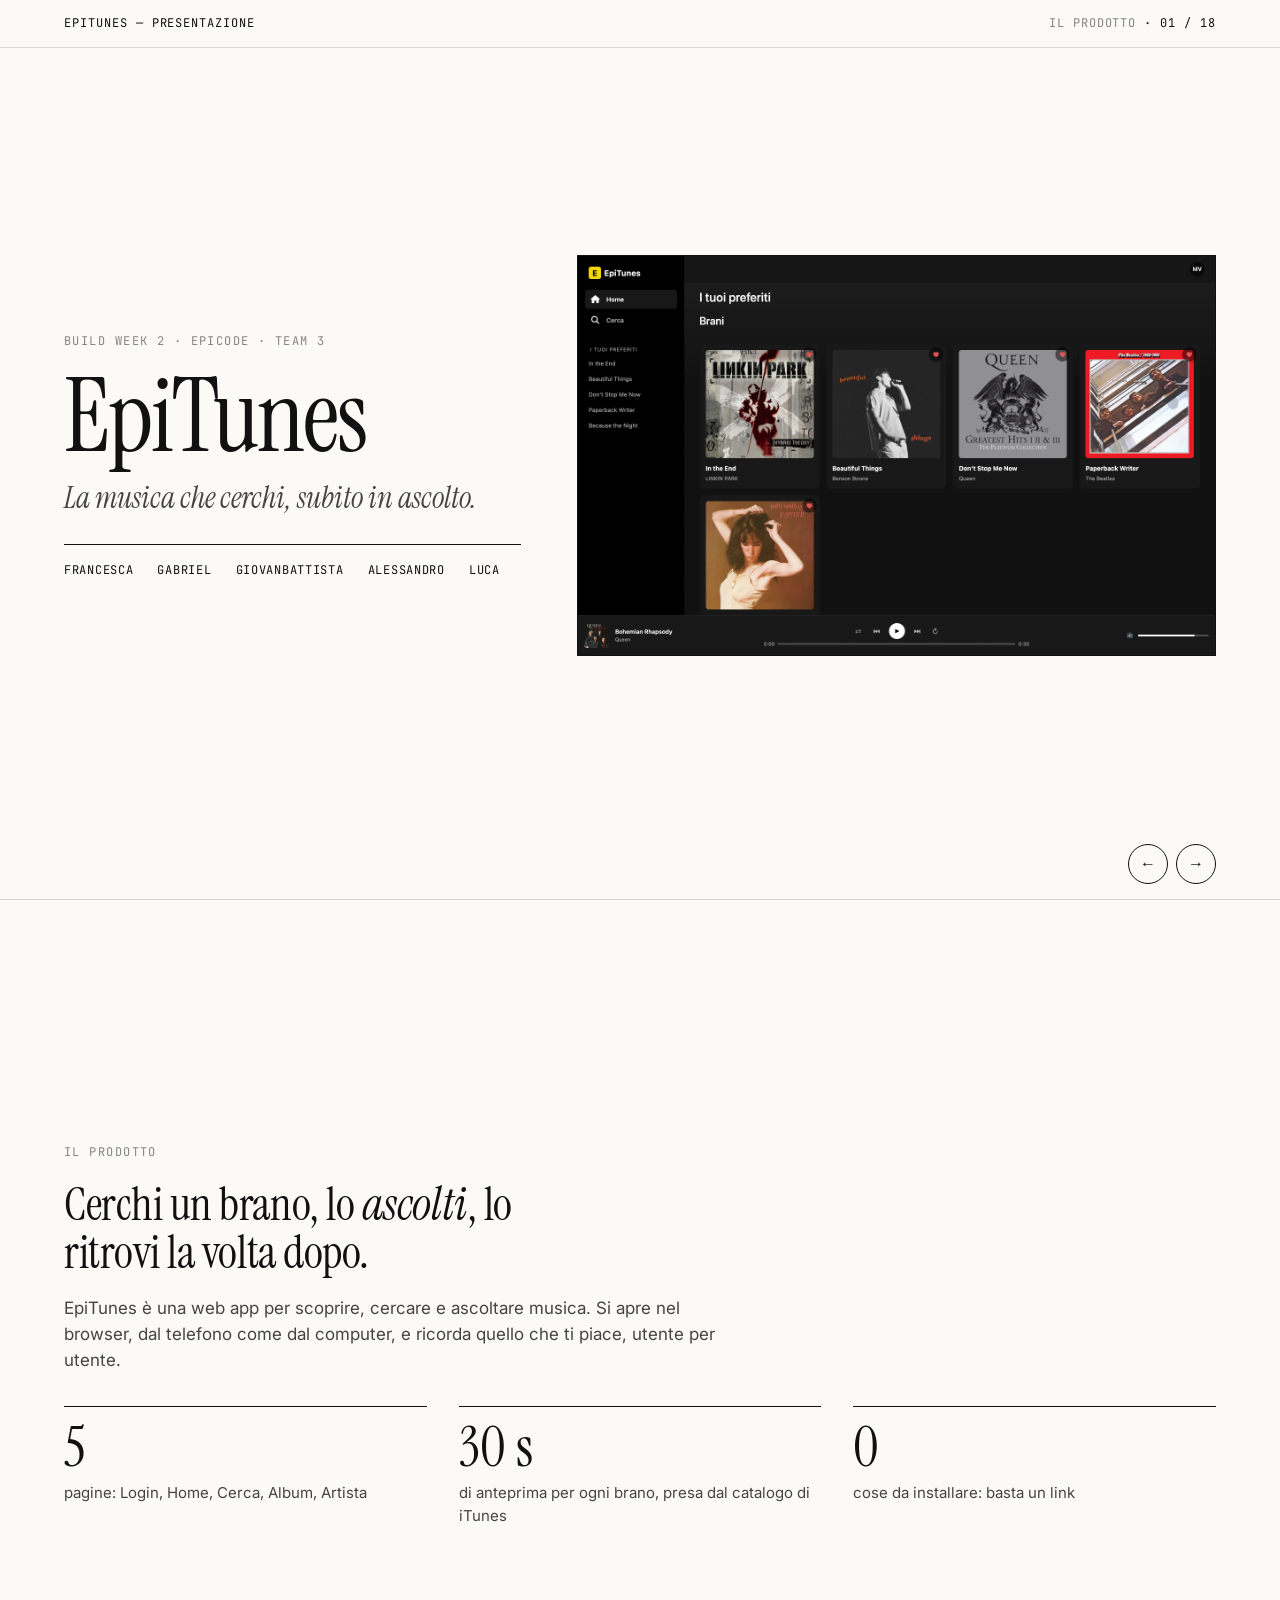
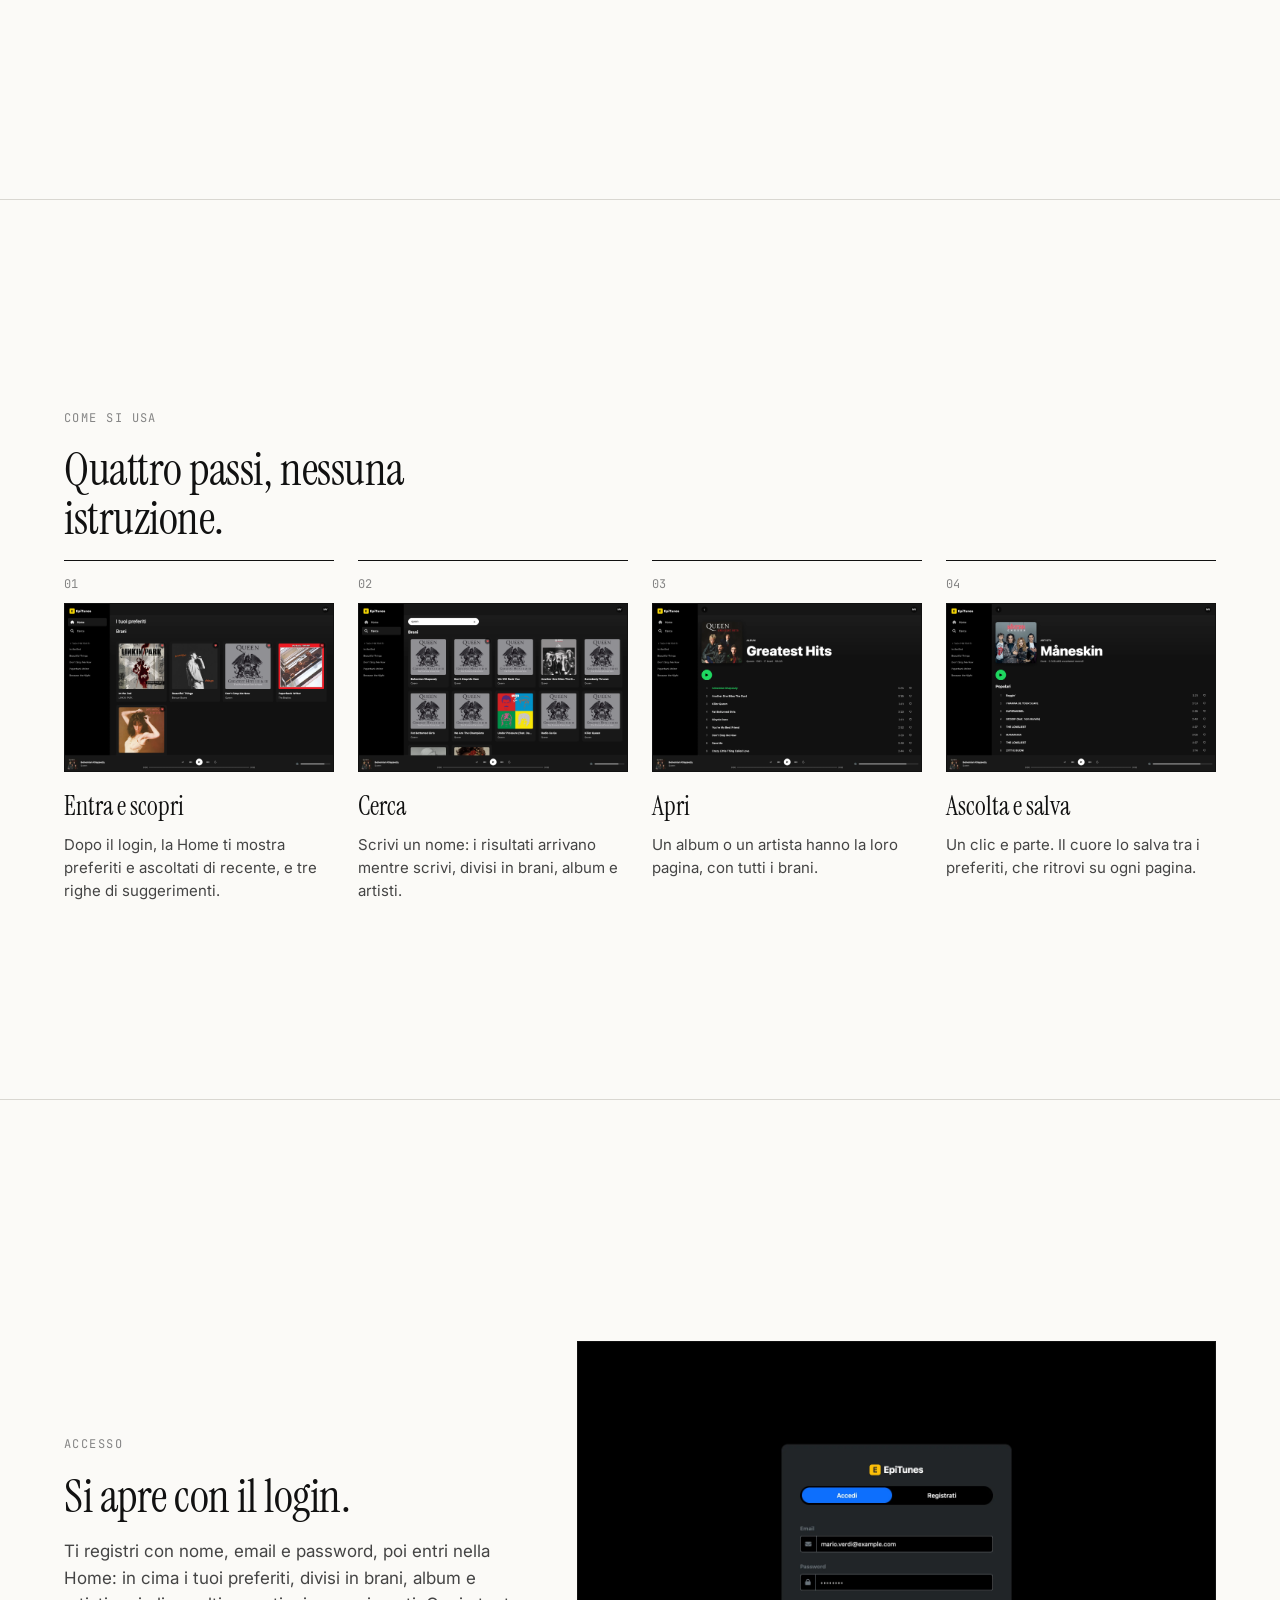
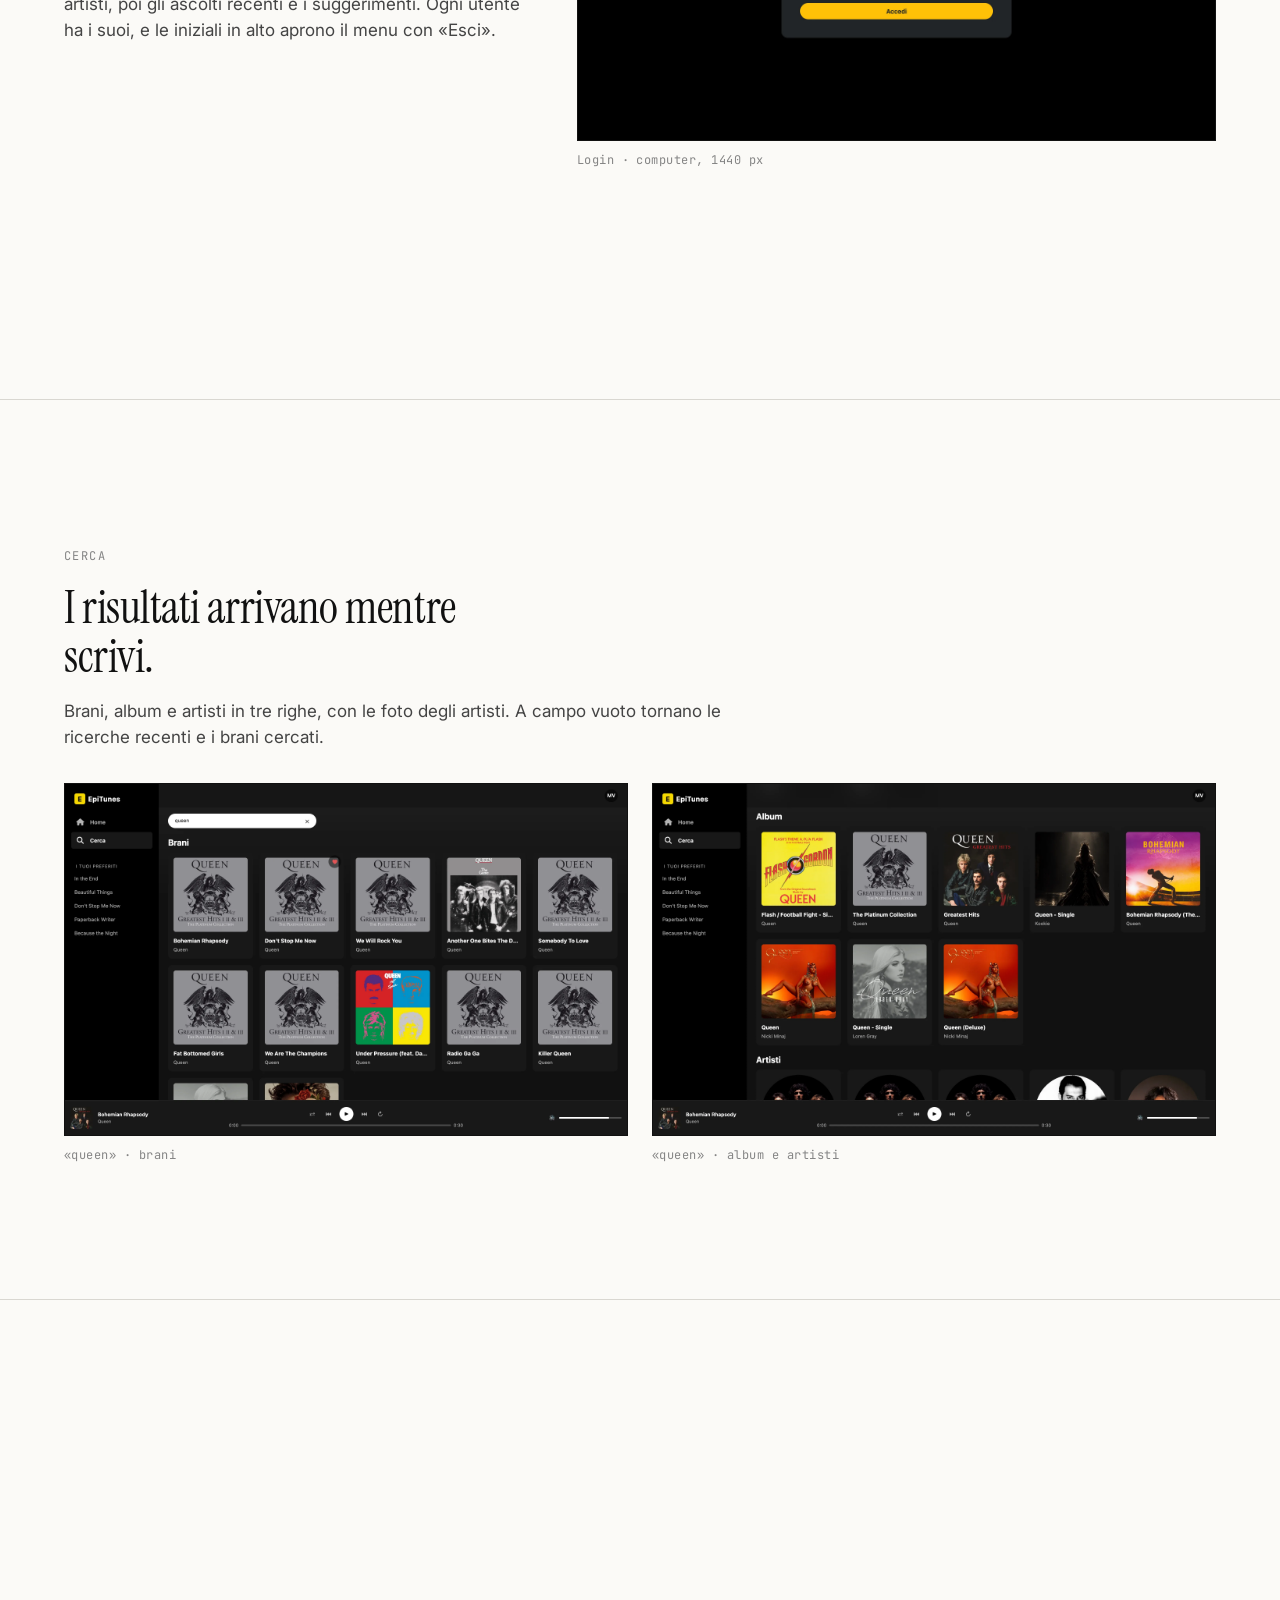
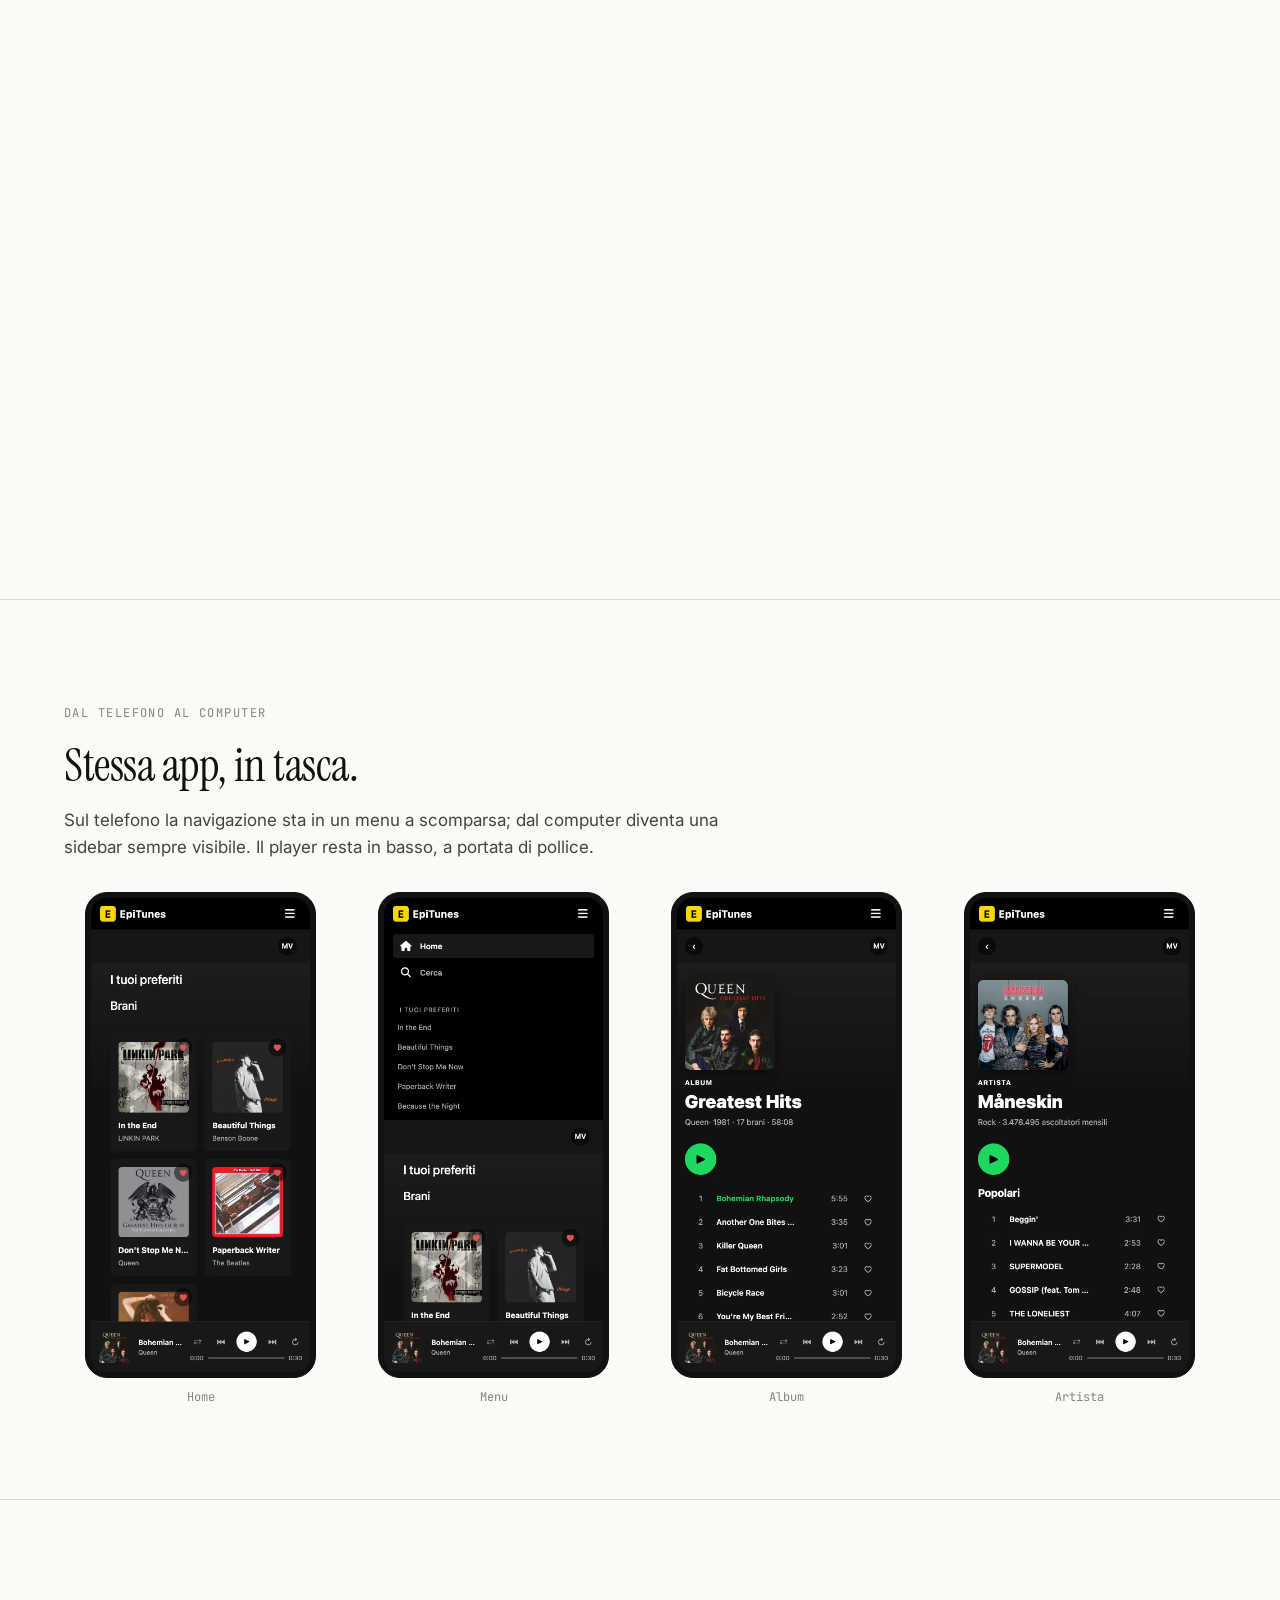
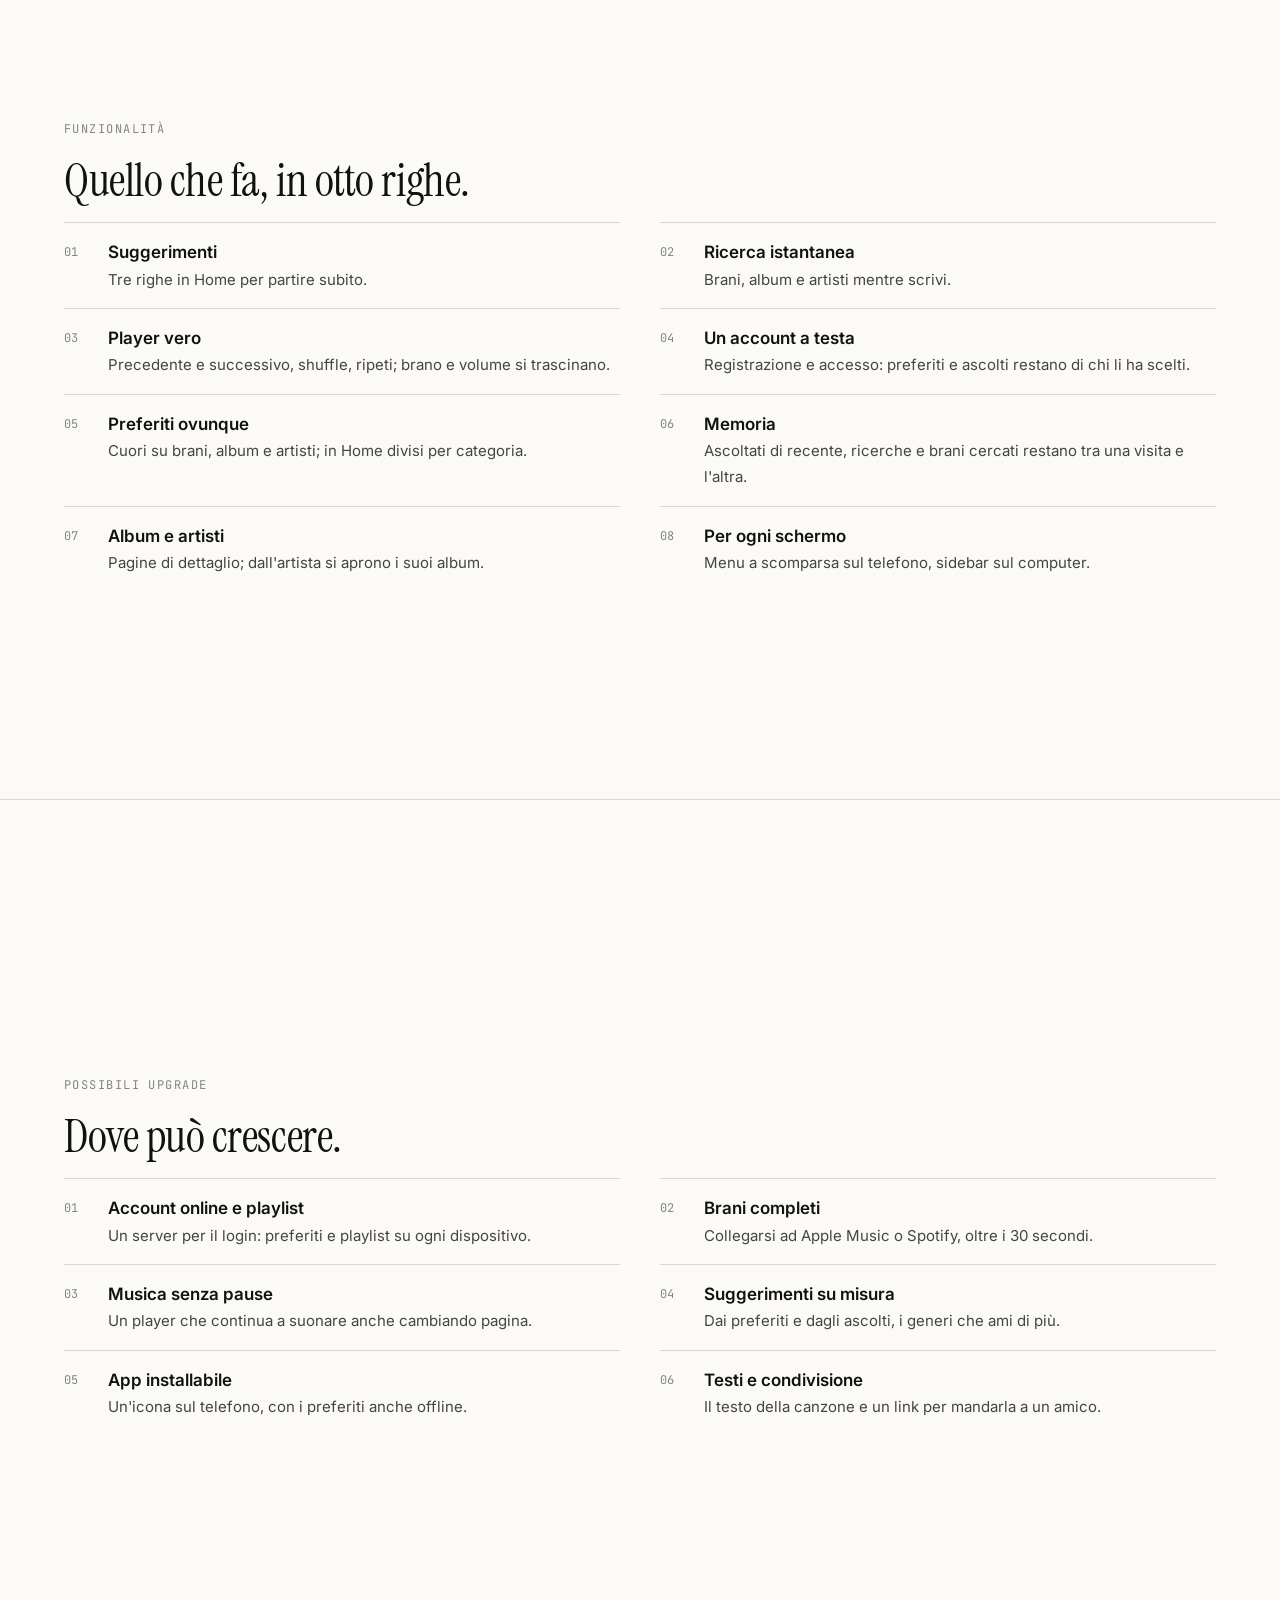
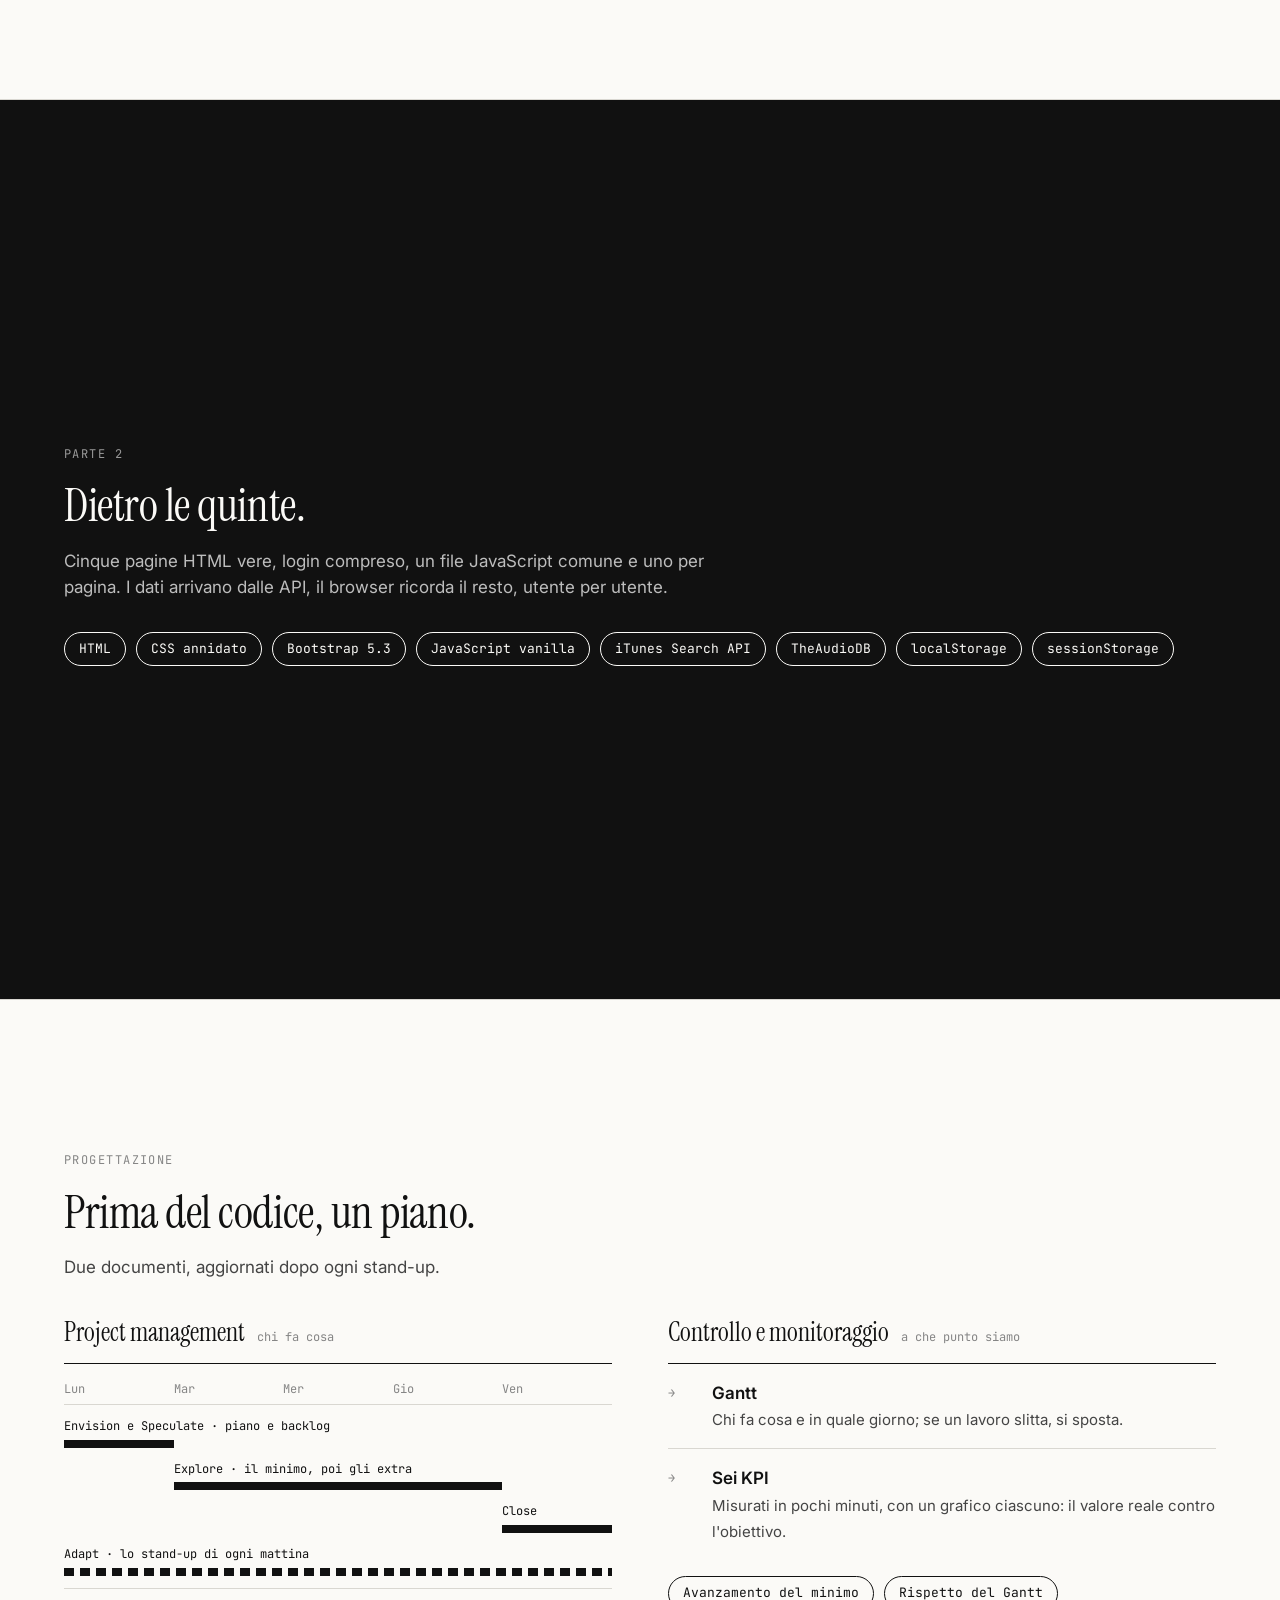
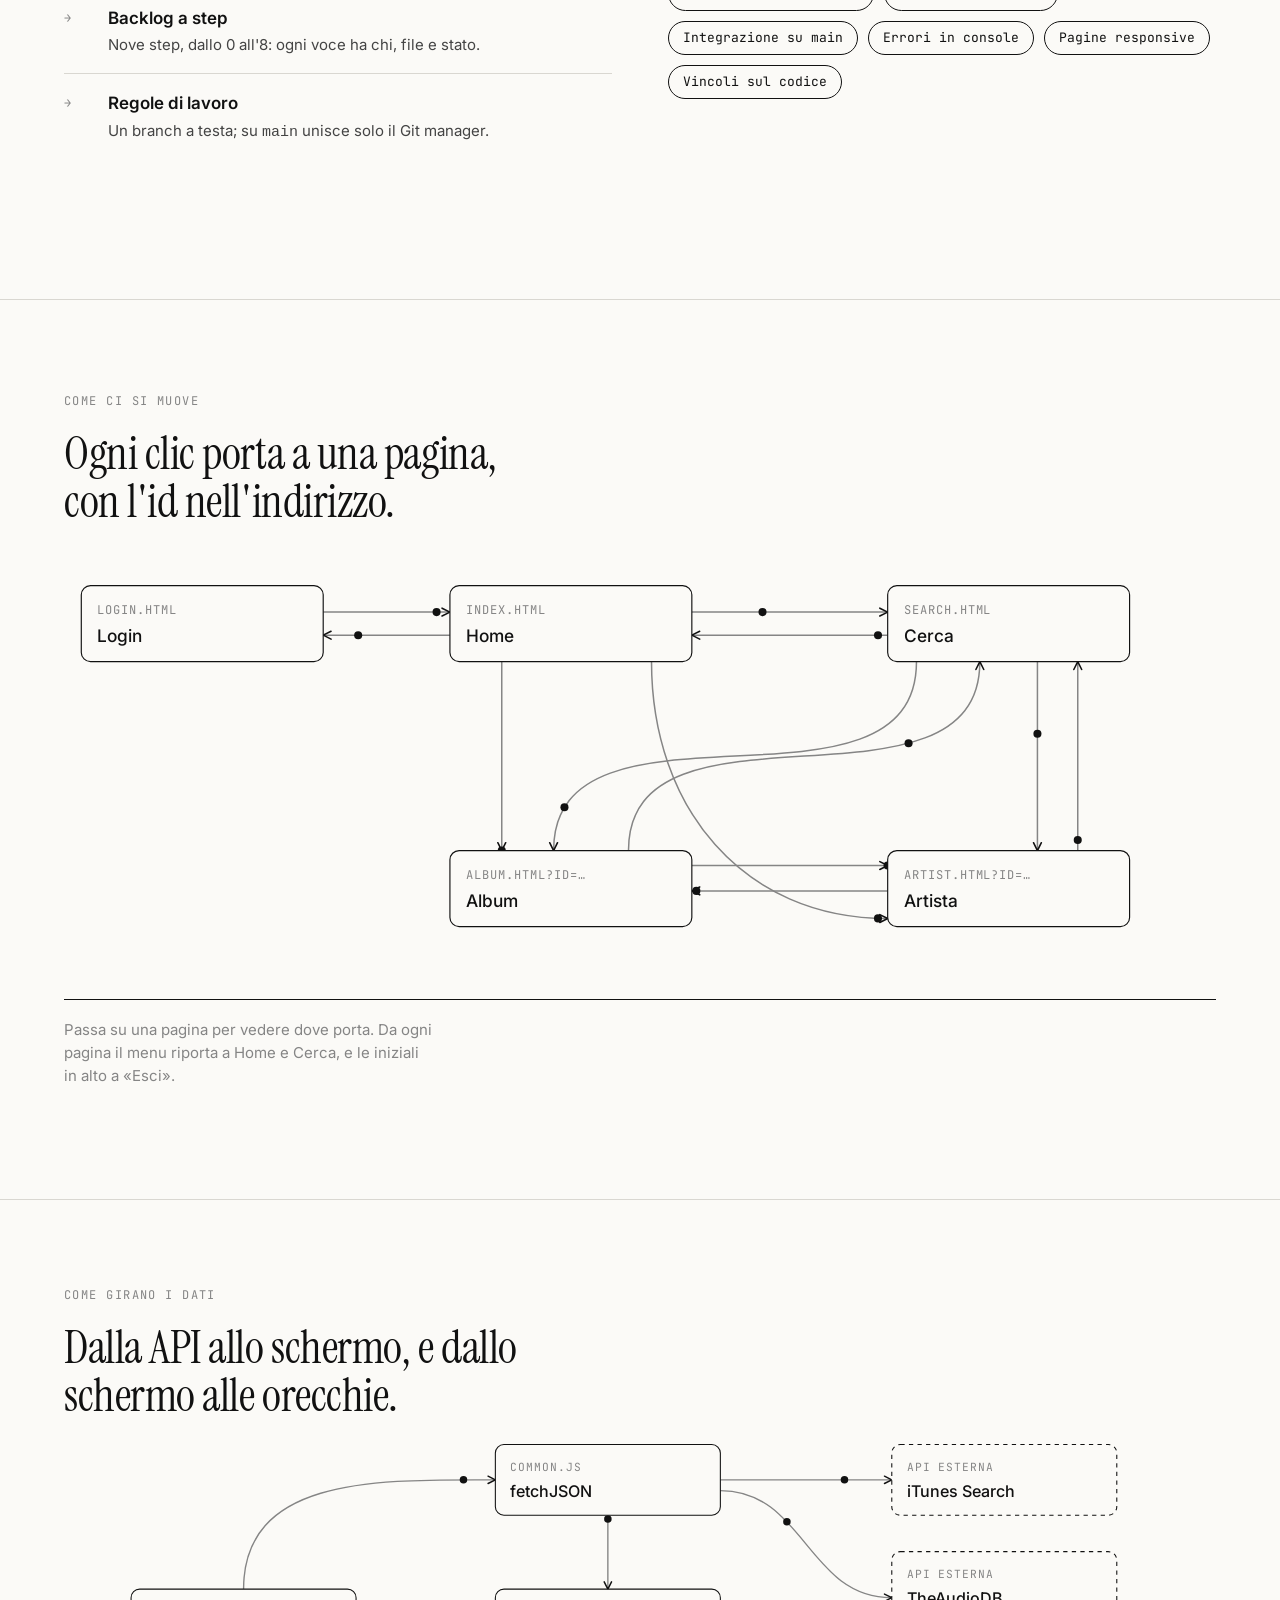
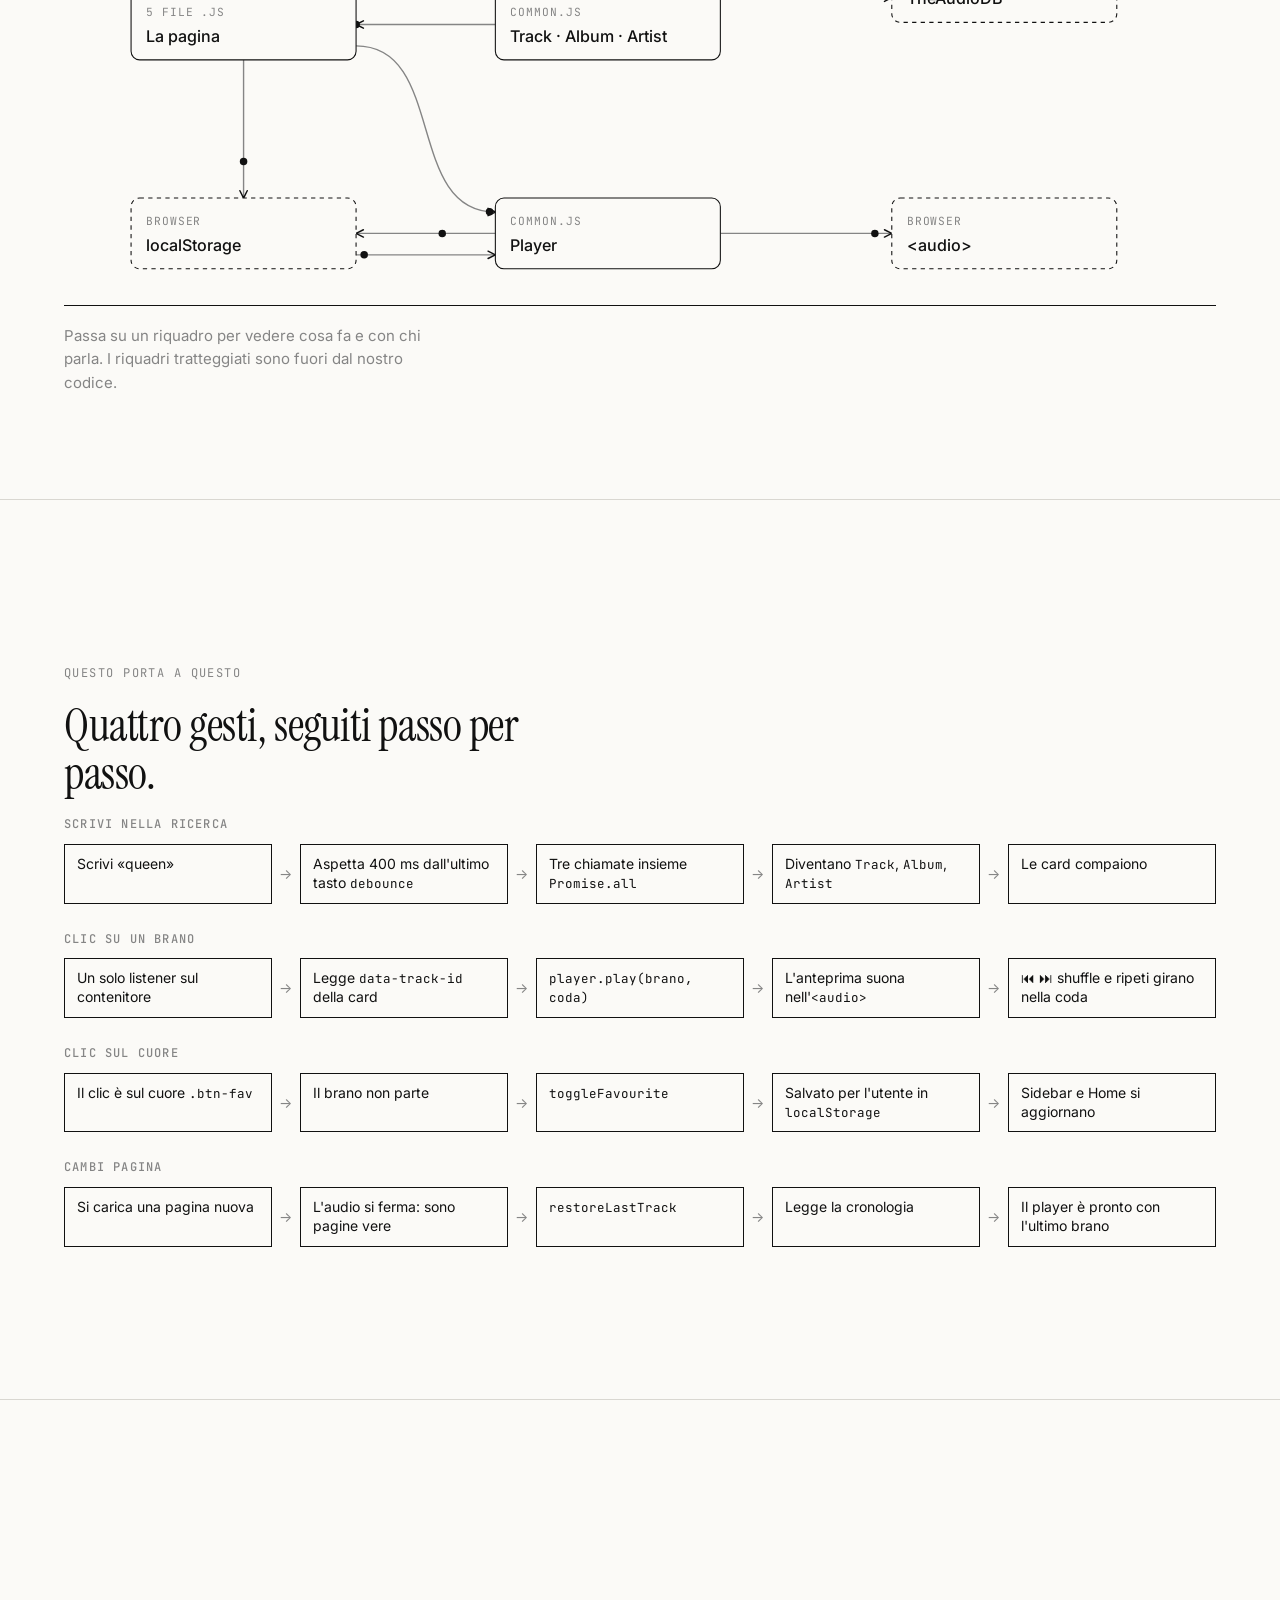
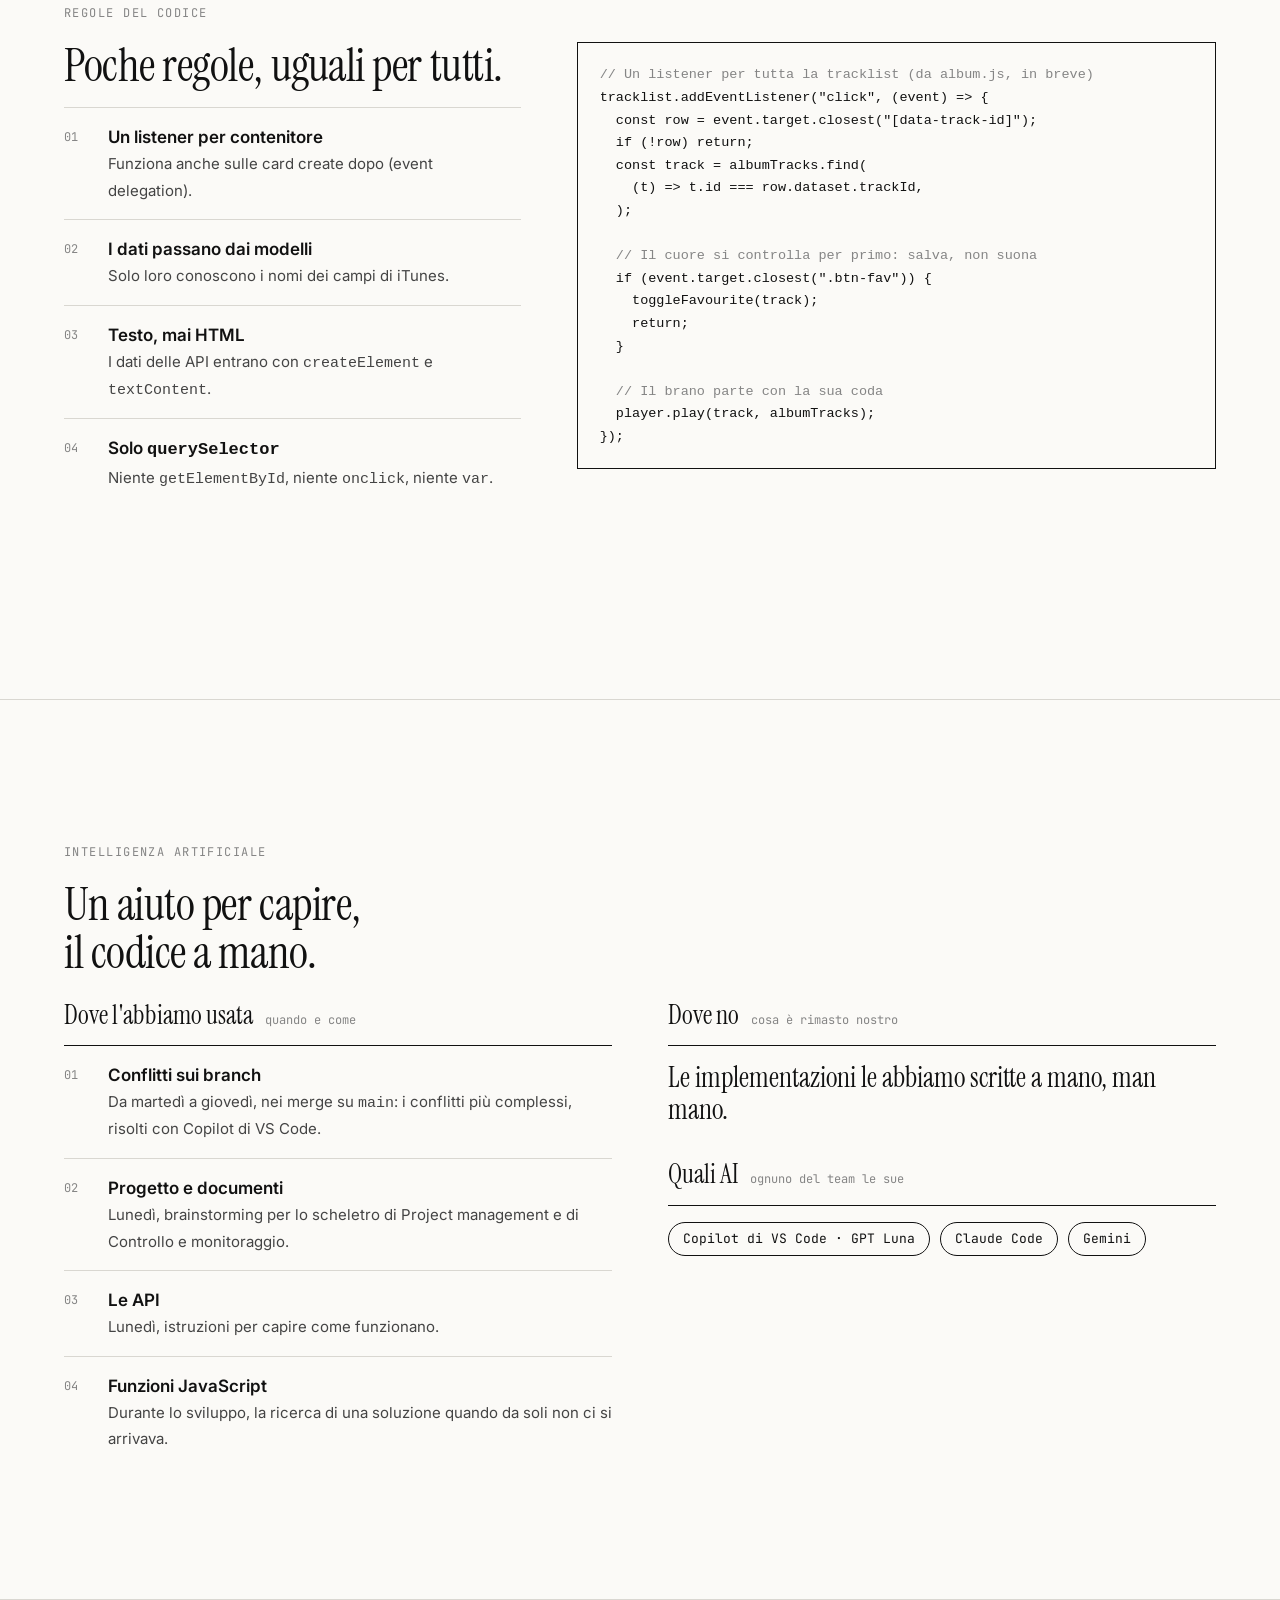
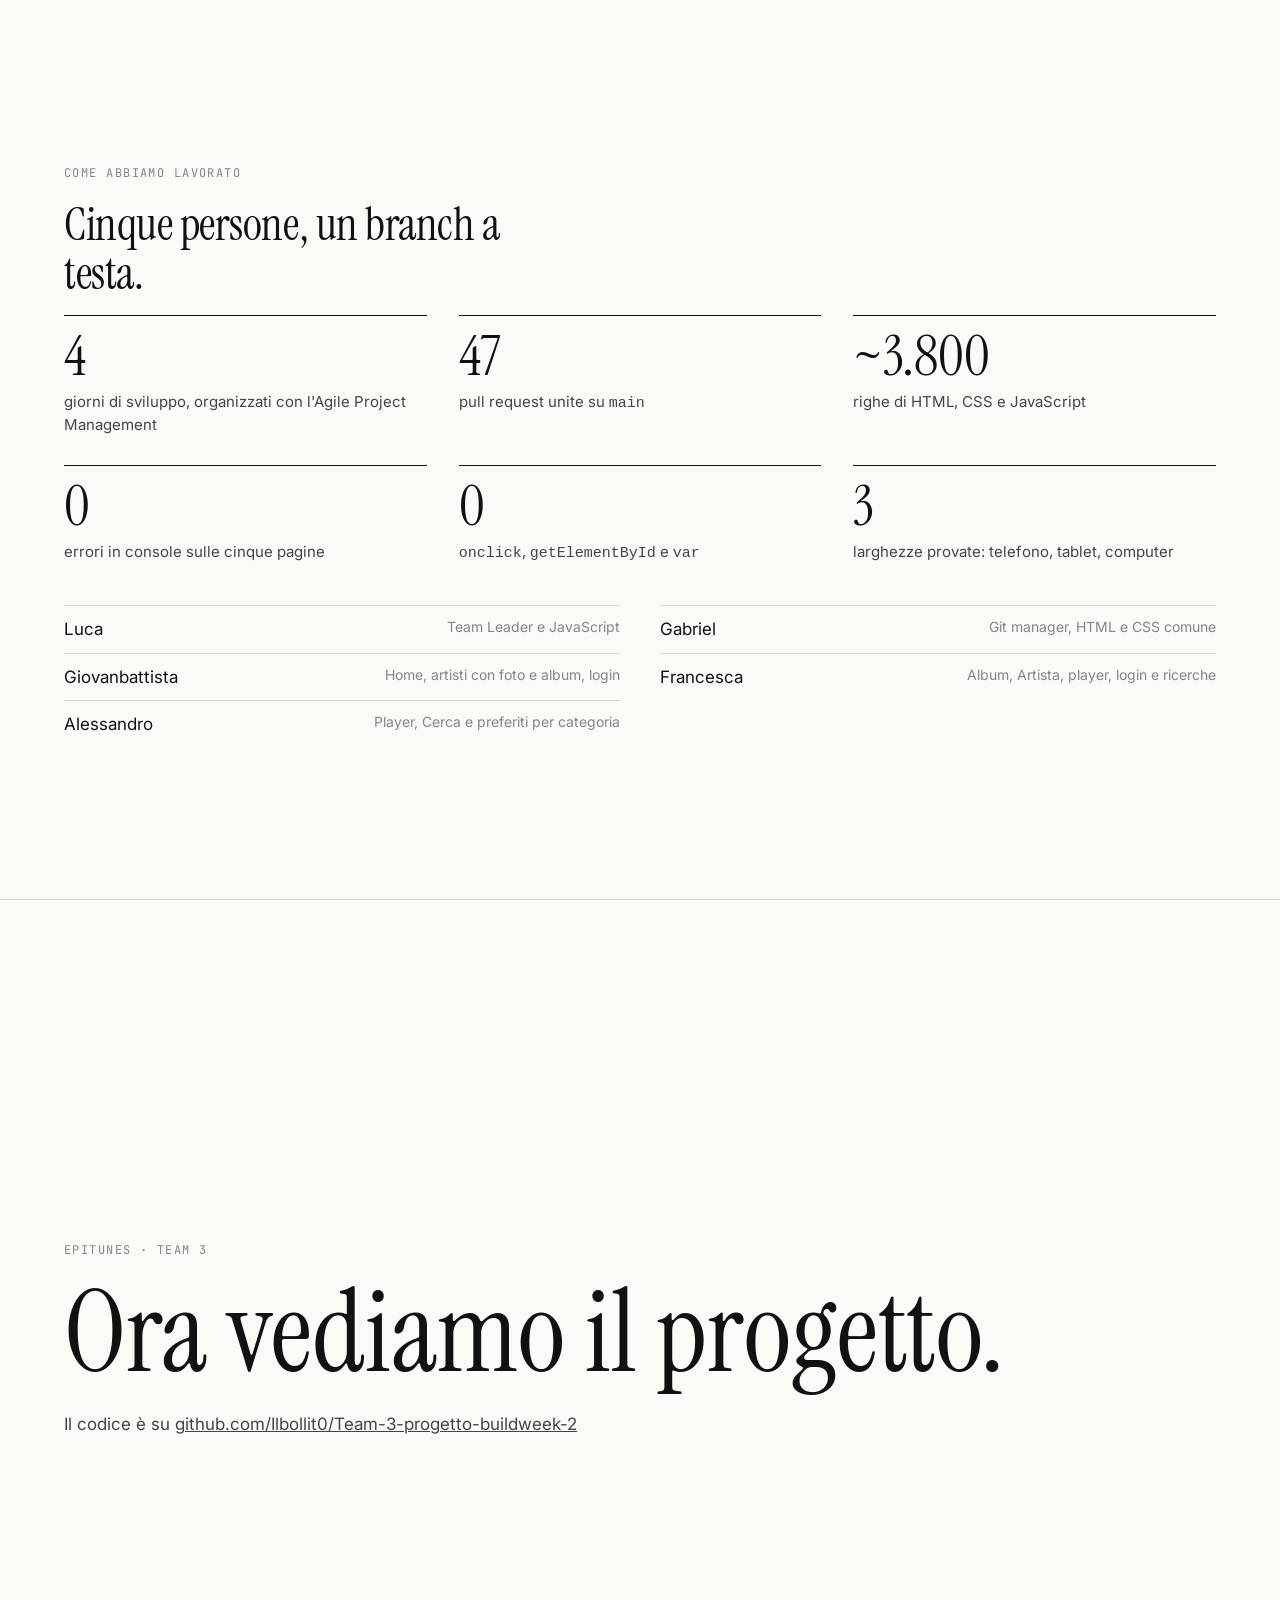
==== docs/presentazione/index.html @ e211a090 "Aggiornamento finale project e presentazione" ====
<!doctype html>
<html lang="it">
  <head>
    <meta charset="UTF-8" />
    <meta name="viewport" content="width=device-width, initial-scale=1.0" />
    <title>EpiTunes — Presentazione</title>
    <!-- Font: titoli serif editoriali, testo sans, etichette mono -->
    <link rel="preconnect" href="https://fonts.googleapis.com" />
    <link rel="preconnect" href="https://fonts.gstatic.com" crossorigin />
    <link
      href="https://fonts.googleapis.com/css2?family=Instrument+Serif:ital@0;1&family=Inter:wght@400;500;600&family=JetBrains+Mono:wght@400;500&display=swap"
      rel="stylesheet"
    />
    <style>
      /* ============================================================
         Presentazione di EpiTunes — una pagina a slide
         Ordine: token, base, barra e comandi, slide, copertina,
         schermate, elenchi, flussi, catene, codice, numeri, chiusura.
         ============================================================ */

      /* Token: carta e inchiostro, font, misure */
      :root {
        --carta: #fbfaf7;
        --inchiostro: #111111;
        --inchiostro-2: #444444;
        --inchiostro-3: #858585;
        --filo: #d9d7d1;
        --font-titoli: "Instrument Serif", Georgia, serif;
        --font-testo: "Inter", system-ui, -apple-system, sans-serif;
        --font-mono: "JetBrains Mono", ui-monospace, Menlo, monospace;
        --margine: clamp(16px, 5vw, 72px);
        --larghezza: 1180px;
        --molla: cubic-bezier(0.32, 0.72, 0, 1);
      }

      /* Base */
      * {
        box-sizing: border-box;
      }

      html {
        scroll-snap-type: y proximity;
        scroll-behavior: smooth;
      }

      body {
        margin: 0;
        background: var(--carta);
        color: var(--inchiostro);
        font-family: var(--font-testo);
        font-size: 17px;
        line-height: 1.55;
        -webkit-font-smoothing: antialiased;
      }

      img {
        display: block;
        max-width: 100%;
        height: auto;
      }

      a {
        color: inherit;
      }

      :focus-visible {
        outline: 2px solid var(--inchiostro);
        outline-offset: 3px;
      }

      /* Barra in alto: nome, parte, numero della slide */
      .barra {
        position: fixed;
        inset: 0 0 auto;
        z-index: 10;
        display: flex;
        justify-content: space-between;
        gap: 16px;
        padding: 14px var(--margine);
        background: color-mix(in srgb, var(--carta) 88%, transparent);
        backdrop-filter: blur(8px);
        border-bottom: 1px solid var(--filo);
        font-family: var(--font-mono);
        font-size: 12px;
        letter-spacing: 0.08em;
        text-transform: uppercase;

        .barra-parte {
          color: var(--inchiostro-3);
        }

        /* Sul telefono resta solo il nome, così la barra sta su una riga */
        .barra-extra {
          @media (max-width: 599px) {
            display: none;
          }
        }
      }

      /* Comandi in basso: slide precedente e successiva */
      .comandi {
        position: fixed;
        right: var(--margine);
        bottom: 16px;
        z-index: 10;
        display: flex;
        gap: 8px;

        button {
          width: 40px;
          height: 40px;
          border: 1px solid var(--inchiostro);
          border-radius: 50%;
          background: var(--carta);
          color: var(--inchiostro);
          font-size: 16px;
          cursor: pointer;
          transition:
            background 0.2s,
            color 0.2s;

          &:hover {
            background: var(--inchiostro);
            color: var(--carta);
          }
        }
      }

      /* Slide: un'altezza di schermo, contenuto centrato */
      .slide {
        min-height: 100vh;
        padding: 76px var(--margine) 64px;
        display: flex;
        flex-direction: column;
        justify-content: center;
        border-bottom: 1px solid var(--filo);
        scroll-snap-align: start;

        /* Schermi bassi, come un proiettore a 720 px: margini e titoli più stretti */
        @media (max-height: 780px) {
          padding: 64px var(--margine) 44px;
        }

        .contenuto {
          width: 100%;
          max-width: var(--larghezza);
          margin: 0 auto;
        }

        .etichetta {
          display: block;
          margin-bottom: 18px;
          font-family: var(--font-mono);
          font-size: 12px;
          letter-spacing: 0.12em;
          text-transform: uppercase;
          color: var(--inchiostro-3);
        }

        h2 {
          margin: 0 0 18px;
          max-width: 22ch;
          font-family: var(--font-titoli);
          font-weight: 400;
          font-size: clamp(32px, 3.6vw, 46px);
          line-height: 1.05;
          letter-spacing: -0.01em;

          @media (max-height: 780px) {
            font-size: clamp(28px, 3vw, 38px);
          }

          em {
            font-style: italic;
          }
        }

        .lead {
          max-width: 60ch;
          margin: 0 0 32px;
          color: var(--inchiostro-2);

          @media (max-height: 780px) {
            margin-bottom: 20px;
          }
        }

        /* Due colonne da tablet in su: testo e immagine */
        .due-colonne {
          display: grid;
          gap: 32px;
          align-items: center;

          @media (min-width: 900px) {
            grid-template-columns: 5fr 7fr;
            gap: 56px;
          }
        }
      }

      /* Ingresso dei blocchi quando la slide arriva sullo schermo */
      .js .rivela {
        opacity: 0;
        transform: translateY(14px);
        transition:
          opacity 0.7s var(--molla),
          transform 0.7s var(--molla);

        &.is-visibile {
          opacity: 1;
          transform: none;
        }

        @media (prefers-reduced-motion: reduce) {
          transform: none;
          transition: opacity 0.3s;
        }
      }

      /* Copertina */
      .copertina {
        .titolo {
          margin: 0;
          font-family: var(--font-titoli);
          font-weight: 400;
          font-size: clamp(56px, 8vw, 104px);
          line-height: 0.95;
          letter-spacing: -0.02em;
        }

        .sottotitolo {
          margin: 14px 0 28px;
          font-family: var(--font-titoli);
          font-style: italic;
          font-size: clamp(22px, 2.4vw, 30px);
          line-height: 1.2;
          color: var(--inchiostro-2);
        }

        .meta {
          display: flex;
          flex-wrap: wrap;
          gap: 8px 24px;
          margin: 0;
          padding: 16px 0 0;
          border-top: 1px solid var(--inchiostro);
          list-style: none;
          font-family: var(--font-mono);
          font-size: 12px;
          letter-spacing: 0.06em;
          text-transform: uppercase;
        }
      }

      /* Schermate del computer: cornice sottile e didascalia */
      .schermata {
        margin: 0;

        img {
          width: 100%;
          border: 1px solid var(--inchiostro);
          background: #121212;
        }

        figcaption {
          margin-top: 10px;
          font-family: var(--font-mono);
          font-size: 12px;
          letter-spacing: 0.04em;
          color: var(--inchiostro-3);
        }
      }

      /* Due schermate affiancate */
      .coppia {
        display: grid;
        gap: 24px;

        @media (min-width: 900px) {
          grid-template-columns: 1fr 1fr;
        }
      }

      /* Schermate del telefono: cornice arrotondata, in fila */
      .telefoni {
        display: grid;
        grid-template-columns: repeat(2, 1fr);
        gap: 20px;

        @media (min-width: 900px) {
          grid-template-columns: repeat(4, 1fr);
        }

        figure {
          margin: 0;
        }

        img {
          border: 1px solid var(--inchiostro);
          border-radius: 22px;
          padding: 5px;
          background: var(--inchiostro);
          max-height: 54vh;
          width: auto;
          margin: 0 auto;
        }

        figcaption {
          margin-top: 10px;
          text-align: center;
          font-family: var(--font-mono);
          font-size: 12px;
          color: var(--inchiostro-3);
        }
      }

      /* Percorso dell'utente: quattro passi numerati */
      .passi {
        display: grid;
        gap: 24px;
        margin: 0;
        padding: 0;
        list-style: none;
        counter-reset: passo;

        @media (min-width: 900px) {
          grid-template-columns: repeat(4, 1fr);
        }

        li {
          padding-top: 14px;
          border-top: 1px solid var(--inchiostro);
          counter-increment: passo;

          &::before {
            content: "0" counter(passo);
            display: block;
            margin-bottom: 10px;
            font-family: var(--font-mono);
            font-size: 12px;
            color: var(--inchiostro-3);
          }

          img {
            margin-bottom: 14px;
            border: 1px solid var(--inchiostro);
            aspect-ratio: 16 / 10;
            object-fit: cover;
            object-position: top left;
          }

          h3 {
            margin: 0 0 6px;
            font-family: var(--font-titoli);
            font-weight: 400;
            font-size: 26px;
          }

          p {
            margin: 0;
            font-size: 15px;
            color: var(--inchiostro-2);
          }
        }
      }

      /* Griglia di voci brevi: funzionalità, upgrade, regole */
      .voci {
        display: grid;
        gap: 0 40px;
        margin: 0;
        padding: 0;
        list-style: none;

        @media (min-width: 760px) {
          grid-template-columns: 1fr 1fr;
        }

        li {
          display: grid;
          grid-template-columns: 44px 1fr;
          padding: 16px 0;
          border-top: 1px solid var(--filo);

          .numero {
            font-family: var(--font-mono);
            font-size: 12px;
            color: var(--inchiostro-3);
            padding-top: 4px;
          }

          strong {
            display: block;
            font-weight: 600;
          }

          strong + span {
            color: var(--inchiostro-2);
            font-size: 15px;
          }
        }
      }

      /* Elenco di tecnologie, come targhette */
      .targhette {
        display: flex;
        flex-wrap: wrap;
        gap: 10px;
        margin: 0;
        padding: 0;
        list-style: none;

        li {
          padding: 6px 14px;
          border: 1px solid var(--inchiostro);
          border-radius: 999px;
          font-family: var(--font-mono);
          font-size: 13px;
        }
      }

      /* Due colonne con il loro titolo: i documenti di progetto, l'uso dell'AI */
      .colonne {
        display: grid;
        gap: 32px;

        @media (min-width: 900px) {
          grid-template-columns: 1fr 1fr;
          gap: 56px;
        }

        h3 {
          margin: 0 0 16px;
          padding-bottom: 10px;
          border-bottom: 1px solid var(--inchiostro);
          font-family: var(--font-titoli);
          font-weight: 400;
          font-size: 26px;

          /* Un secondo titolo nella stessa colonna si stacca da quello che c'è sopra */
          * + & {
            margin-top: 28px;
          }

          span {
            margin-left: 8px;
            font-family: var(--font-mono);
            font-size: 12px;
            color: var(--inchiostro-3);
          }
        }

        .voci {
          grid-template-columns: 1fr;
        }

        /* Sotto il titolo basta la sua riga, niente secondo filo */
        h3 + .voci li:first-child {
          padding-top: 0;
          border-top: 0;
        }

        .targhette {
          margin-top: 16px;
        }

        /* Frase in evidenza, nel carattere dei titoli */
        .frase {
          margin: 0;
          font-family: var(--font-titoli);
          font-size: 28px;
          line-height: 1.15;
        }
      }

      /* Settimana come un piccolo Gantt: le barre crescono quando la slide arriva */
      .settimana {
        display: grid;
        /* minmax(0, …): le etichette lunghe escono a destra senza allargare il giorno */
        grid-template-columns: repeat(5, minmax(0, 1fr));
        gap: 12px 0;
        margin-bottom: 12px;
        font-family: var(--font-mono);
        font-size: 12px;

        .giorno {
          padding-bottom: 6px;
          border-bottom: 1px solid var(--filo);
          color: var(--inchiostro-3);
        }

        /* Una fase per riga, come nel Gantt; la riga 1 è dei giorni */
        .fase {
          grid-column: var(--da) / var(--a);
          grid-row: calc(var(--i) + 2);
          white-space: nowrap;

          &::after {
            content: "";
            display: block;
            height: 8px;
            margin-top: 4px;
            background: var(--inchiostro);
            transform-origin: left;
            transition: transform 0.9s var(--molla) calc(var(--i) * 0.3s);
          }

          /* Adapt non è una fase in fila: tratteggio, perché torna ogni giorno */
          &.ogni-giorno::after {
            background: repeating-linear-gradient(
              90deg,
              var(--inchiostro) 0 10px,
              transparent 10px 16px
            );
          }
        }

        /* Con JS le barre partono vuote finché la slide non si vede */
        .js .rivela:not(.is-visibile) & .fase::after {
          transform: scaleX(0);
        }

        @media (prefers-reduced-motion: reduce) {
          .fase::after {
            transition: none;
          }
        }
      }

      /* Flussi: riquadri e frecce, si sceglie un riquadro per leggere cosa fa */
      .flusso {
        margin: 0;

        /* Il disegno si adatta in larghezza, ma non supera metà schermo in altezza */
        svg {
          display: block;
          width: 100%;
          height: auto;
          max-height: 50vh;
          overflow: visible;

          @media (max-height: 780px) {
            max-height: 44vh;
          }
        }

        .arco {
          transition: opacity 0.4s var(--molla);

          path {
            fill: none;
            stroke: var(--inchiostro-3);
            stroke-width: 1.3;
            transition: stroke 0.4s;
          }

          &.is-acceso path {
            stroke: var(--inchiostro);
            stroke-width: 1.8;
          }

          &.is-spento {
            opacity: 0.15;
          }
        }

        .impulso {
          fill: var(--inchiostro);

          @media (prefers-reduced-motion: reduce) {
            display: none;
          }
        }

        .nodo {
          cursor: pointer;
          transition: opacity 0.4s var(--molla);

          rect {
            fill: var(--carta);
            stroke: var(--inchiostro);
            stroke-width: 1;
            transition: fill 0.3s;
          }

          &.is-esterno rect {
            stroke-dasharray: 4 4;
          }

          .nodo-tipo {
            font-family: var(--font-mono);
            font-size: 10.5px;
            letter-spacing: 0.08em;
            text-transform: uppercase;
            fill: var(--inchiostro-3);
          }

          .nodo-nome {
            font-family: var(--font-testo);
            font-size: 15px;
            font-weight: 500;
            fill: var(--inchiostro);
          }

          &:focus {
            outline: none;
          }

          &.is-scelto rect,
          &:focus-visible rect {
            fill: var(--inchiostro);
          }

          &.is-scelto text,
          &:focus-visible text {
            fill: var(--carta);
          }

          &.is-spento {
            opacity: 0.3;
          }
        }

        /* Pannello sotto il disegno: cosa fa il riquadro scelto e con chi parla */
        .pannello {
          min-height: 120px;
          margin-top: 18px;
          padding-top: 18px;
          border-top: 1px solid var(--inchiostro);
          display: grid;
          gap: 8px 40px;

          @media (min-width: 900px) {
            grid-template-columns: 4fr 8fr;
          }

          .invito {
            color: var(--inchiostro-3);
            font-size: 15px;
          }

          .pannello-tipo {
            display: block;
            font-family: var(--font-mono);
            font-size: 12px;
            letter-spacing: 0.08em;
            text-transform: uppercase;
            color: var(--inchiostro-3);
          }

          .pannello-nome {
            display: block;
            margin-top: 4px;
            font-family: var(--font-titoli);
            font-size: 28px;
            line-height: 1.1;
          }

          p {
            margin: 0 0 8px;
            color: var(--inchiostro-2);
          }

          ul {
            margin: 0;
            padding: 0;
            list-style: none;
            font-size: 15px;

            li {
              padding: 3px 0;
            }

            .verso {
              font-family: var(--font-mono);
              font-size: 12px;
              color: var(--inchiostro-3);
            }
          }
        }
      }

      /* Catene «questo porta a questo»: i passi si accendono uno dopo l'altro */
      .catene {
        display: grid;
        gap: 26px;
      }

      .catena {
        h3 {
          margin: 0 0 10px;
          font-family: var(--font-mono);
          font-size: 12px;
          font-weight: 500;
          letter-spacing: 0.1em;
          text-transform: uppercase;
          color: var(--inchiostro-3);
        }

        ol {
          display: grid;
          gap: 24px;
          margin: 0;
          padding: 0;
          list-style: none;

          @media (min-width: 900px) {
            grid-template-columns: repeat(5, 1fr);
            gap: 28px;
          }
        }

        li {
          position: relative;
          padding: 10px 12px;
          border: 1px solid var(--inchiostro);
          font-size: 14px;
          line-height: 1.35;
          background: var(--carta);

          code {
            font-family: var(--font-mono);
            font-size: 12.5px;
          }

          /* La freccia verso il passo dopo */
          &:not(:last-child)::after {
            content: "→";
            position: absolute;
            top: 50%;
            right: -21px;
            transform: translateY(-50%);
            color: var(--inchiostro-3);

            @media (max-width: 899px) {
              content: "↓";
              top: auto;
              right: auto;
              left: 16px;
              bottom: -23px;
              transform: none;
            }
          }
        }

        &.is-visibile li {
          animation: passo 6s infinite;
          animation-delay: calc(var(--i) * 1.2s);

          @media (prefers-reduced-motion: reduce) {
            animation: none;
          }
        }
      }

      @keyframes passo {
        0%,
        18% {
          background: var(--inchiostro);
          color: var(--carta);
        }
        24%,
        100% {
          background: var(--carta);
          color: var(--inchiostro);
        }
      }

      /* Codice */
      .codice {
        margin: 0;
        padding: 20px 22px;
        border: 1px solid var(--inchiostro);
        overflow-x: auto;
        font-family: var(--font-mono);
        font-size: 13.5px;
        line-height: 1.6;

        .commento {
          color: var(--inchiostro-3);
        }
      }

      /* Numeri grandi */
      .numeri {
        display: grid;
        grid-template-columns: repeat(2, 1fr);
        gap: 28px 32px;
        margin: 0 0 40px;
        padding: 0;
        list-style: none;

        @media (min-width: 900px) {
          grid-template-columns: repeat(3, 1fr);
        }

        li {
          padding-top: 12px;
          border-top: 1px solid var(--inchiostro);
        }

        strong {
          display: block;
          font-family: var(--font-titoli);
          font-weight: 400;
          font-size: clamp(40px, 4.4vw, 60px);
          line-height: 1;
        }

        span {
          display: block;
          margin-top: 6px;
          font-size: 15px;
          color: var(--inchiostro-2);
        }
      }

      /* Team: nome e ruolo */
      .team {
        display: grid;
        gap: 0 40px;
        margin: 0;
        padding: 0;
        list-style: none;

        @media (min-width: 760px) {
          grid-template-columns: 1fr 1fr;
        }

        li {
          display: flex;
          justify-content: space-between;
          gap: 16px;
          padding: 10px 0;
          border-top: 1px solid var(--filo);

          span {
            color: var(--inchiostro-3);
            font-size: 14px;
            text-align: right;
          }
        }
      }

      /* Divisore tra le due parti */
      .divisore {
        background: var(--inchiostro);
        color: var(--carta);

        .etichetta {
          color: #9a9a9a;
        }

        .targhette li {
          border-color: var(--carta);
        }
      }

      /* Chiusura */
      .chiusura {
        .grazie {
          margin: 0 0 24px;
          font-family: var(--font-titoli);
          font-weight: 400;
          font-size: clamp(64px, 9vw, 120px);
          line-height: 0.95;
        }
      }
    </style>
  </head>

  <body>
    <script>
      document.documentElement.classList.add("js");
    </script>

    <!-- Barra in alto -->
    <header class="barra">
      <span>EpiTunes<span class="barra-extra"> — Presentazione</span></span>
      <span
        ><span class="barra-parte" id="barra-parte">Il prodotto</span> ·
        <span id="barra-numero">01</span></span
      >
    </header>

    <main>
      <!-- ======================= PARTE 1 — IL PRODOTTO ======================= -->

      <!-- 1. Copertina -->
      <section class="slide copertina" data-parte="Il prodotto">
        <div class="contenuto due-colonne">
          <div class="rivela">
            <span class="etichetta">Build Week 2 · EPICODE · Team 3</span>
            <h1 class="titolo">EpiTunes</h1>
            <p class="sottotitolo">La musica che cerchi, subito in ascolto.</p>
            <ul class="meta">
              <li>Francesca</li>
              <li>Gabriel</li>
              <li>Giovanbattista</li>
              <li>Alessandro</li>
              <li>Luca</li>
            </ul>
          </div>
          <figure class="schermata rivela">
            <img
              src="schermate/home.webp"
              width="2880"
              height="1800"
              alt="La Home di EpiTunes: preferiti con le copertine, sidebar e player in basso"
            />
          </figure>
        </div>
      </section>

      <!-- 2. Il prodotto in una frase -->
      <section class="slide" data-parte="Il prodotto">
        <div class="contenuto">
          <span class="etichetta rivela">Il prodotto</span>
          <h2 class="rivela">
            Cerchi un brano, lo <em>ascolti</em>, lo ritrovi la volta dopo.
          </h2>
          <p class="lead rivela">
            EpiTunes è una web app per scoprire, cercare e ascoltare musica. Si
            apre nel browser, dal telefono come dal computer, e ricorda quello
            che ti piace, utente per utente.
          </p>
          <ul class="numeri rivela">
            <li>
              <strong>5</strong
              ><span>pagine: Login, Home, Cerca, Album, Artista</span>
            </li>
            <li>
              <strong>30 s</strong
              ><span
                >di anteprima per ogni brano, presa dal catalogo di iTunes</span
              >
            </li>
            <li>
              <strong>0</strong><span>cose da installare: basta un link</span>
            </li>
          </ul>
        </div>
      </section>

      <!-- 3. Come si usa -->
      <section class="slide" data-parte="Il prodotto">
        <div class="contenuto">
          <span class="etichetta rivela">Come si usa</span>
          <h2 class="rivela">Quattro passi, nessuna istruzione.</h2>
          <ol class="passi rivela">
            <li>
              <img
                src="schermate/home.webp"
                width="2880"
                height="1800"
                alt=""
              />
              <h3>Entra e scopri</h3>
              <p>
                Dopo il login, la Home ti mostra preferiti e ascoltati di
                recente, e tre righe di suggerimenti.
              </p>
            </li>
            <li>
              <img
                src="schermate/cerca.webp"
                width="2880"
                height="1800"
                alt=""
              />
              <h3>Cerca</h3>
              <p>
                Scrivi un nome: i risultati arrivano mentre scrivi, divisi in
                brani, album e artisti.
              </p>
            </li>
            <li>
              <img
                src="schermate/album.webp"
                width="2880"
                height="1800"
                alt=""
              />
              <h3>Apri</h3>
              <p>
                Un album o un artista hanno la loro pagina, con tutti i brani.
              </p>
            </li>
            <li>
              <img
                src="schermate/artista.webp"
                width="2880"
                height="1800"
                alt=""
              />
              <h3>Ascolta e salva</h3>
              <p>
                Un clic e parte. Il cuore lo salva tra i preferiti, che ritrovi
                su ogni pagina.
              </p>
            </li>
          </ol>
        </div>
      </section>

      <!-- 4. Login -->
      <section class="slide" data-parte="Il prodotto">
        <div class="contenuto due-colonne">
          <div class="rivela">
            <span class="etichetta">Accesso</span>
            <h2>Si apre con il login.</h2>
            <p class="lead">
              Ti registri con nome, email e password, poi entri nella Home: in
              cima i tuoi preferiti, divisi in brani, album e artisti, poi gli
              ascolti recenti e i suggerimenti. Ogni utente ha i suoi, e le
              iniziali in alto aprono il menu con «Esci».
            </p>
          </div>
          <figure class="schermata rivela">
            <img
              src="schermate/login.webp"
              width="2880"
              height="1800"
              alt="Il login di EpiTunes: schede Accedi e Registrati, email e password"
            />
            <figcaption>Login · computer, 1440 px</figcaption>
          </figure>
        </div>
      </section>

      <!-- 5. Cerca -->
      <section class="slide" data-parte="Il prodotto">
        <div class="contenuto">
          <span class="etichetta rivela">Cerca</span>
          <h2 class="rivela">I risultati arrivano mentre scrivi.</h2>
          <p class="lead rivela">
            Brani, album e artisti in tre righe, con le foto degli artisti. A
            campo vuoto tornano le ricerche recenti e i brani cercati.
          </p>
          <div class="coppia rivela">
            <figure class="schermata">
              <img
                src="schermate/cerca.webp"
                width="2880"
                height="1800"
                alt="La Cerca con «queen»: la riga dei brani"
              />
              <figcaption>«queen» · brani</figcaption>
            </figure>
            <figure class="schermata">
              <img
                src="schermate/cerca-artisti.webp"
                width="2880"
                height="1800"
                alt="La Cerca con «queen»: album e artisti con le foto"
              />
              <figcaption>«queen» · album e artisti</figcaption>
            </figure>
          </div>
        </div>
      </section>

      <!-- 6. Album e Artista -->
      <section class="slide" data-parte="Il prodotto">
        <div class="contenuto">
          <span class="etichetta rivela">Album e Artista</span>
          <h2 class="rivela">Ogni album, ogni artista, la sua pagina.</h2>
          <p class="lead rivela">
            L'album con anno, brani e durata; l'artista con i più ascoltati e i
            suoi album. Il brano in ascolto è in verde, il grande ▶ parte
            dall'inizio.
          </p>
          <div class="coppia rivela">
            <figure class="schermata">
              <img
                src="schermate/album.webp"
                width="2880"
                height="1800"
                alt="La pagina dell'album Greatest Hits dei Queen con la tracklist"
              />
              <figcaption>Album · Greatest Hits</figcaption>
            </figure>
            <figure class="schermata">
              <img
                src="schermate/artista.webp"
                width="2880"
                height="1800"
                alt="La pagina dell'artista Måneskin con i brani popolari"
              />
              <figcaption>Artista · Måneskin</figcaption>
            </figure>
          </div>
        </div>
      </section>

      <!-- 7. Telefono -->
      <section class="slide" data-parte="Il prodotto">
        <div class="contenuto">
          <span class="etichetta rivela">Dal telefono al computer</span>
          <h2 class="rivela">Stessa app, in tasca.</h2>
          <p class="lead rivela">
            Sul telefono la navigazione sta in un menu a scomparsa; dal computer
            diventa una sidebar sempre visibile. Il player resta in basso, a
            portata di pollice.
          </p>
          <div class="telefoni rivela">
            <figure>
              <img
                src="schermate/home-telefono.webp"
                width="780"
                height="1688"
                alt="La Home sul telefono"
              />
              <figcaption>Home</figcaption>
            </figure>
            <figure>
              <img
                src="schermate/menu-telefono.webp"
                width="780"
                height="1688"
                alt="Il menu aperto sul telefono, con Home, Cerca e i preferiti"
              />
              <figcaption>Menu</figcaption>
            </figure>
            <figure>
              <img
                src="schermate/album-telefono.webp"
                width="780"
                height="1688"
                alt="La pagina dell'album sul telefono"
              />
              <figcaption>Album</figcaption>
            </figure>
            <figure>
              <img
                src="schermate/artista-telefono.webp"
                width="780"
                height="1688"
                alt="La pagina dell'artista sul telefono"
              />
              <figcaption>Artista</figcaption>
            </figure>
          </div>
        </div>
      </section>

      <!-- 8. Funzionalità -->
      <section class="slide" data-parte="Il prodotto">
        <div class="contenuto">
          <span class="etichetta rivela">Funzionalità</span>
          <h2 class="rivela">Quello che fa, in otto righe.</h2>
          <ul class="voci rivela">
            <li>
              <span class="numero">01</span
              ><span
                ><strong>Suggerimenti</strong
                ><span>Tre righe in Home per partire subito.</span></span
              >
            </li>
            <li>
              <span class="numero">02</span
              ><span
                ><strong>Ricerca istantanea</strong
                ><span>Brani, album e artisti mentre scrivi.</span></span
              >
            </li>
            <li>
              <span class="numero">03</span
              ><span
                ><strong>Player vero</strong
                ><span
                  >Precedente e successivo, shuffle, ripeti; brano e volume si
                  trascinano.</span
                ></span
              >
            </li>
            <li>
              <span class="numero">04</span
              ><span
                ><strong>Un account a testa</strong
                ><span
                  >Registrazione e accesso: preferiti e ascolti restano di chi
                  li ha scelti.</span
                ></span
              >
            </li>
            <li>
              <span class="numero">05</span
              ><span
                ><strong>Preferiti ovunque</strong
                ><span
                  >Cuori su brani, album e artisti; in Home divisi per
                  categoria.</span
                ></span
              >
            </li>
            <li>
              <span class="numero">06</span
              ><span
                ><strong>Memoria</strong
                ><span
                  >Ascoltati di recente, ricerche e brani cercati restano tra
                  una visita e l'altra.</span
                ></span
              >
            </li>
            <li>
              <span class="numero">07</span
              ><span
                ><strong>Album e artisti</strong
                ><span
                  >Pagine di dettaglio; dall'artista si aprono i suoi
                  album.</span
                ></span
              >
            </li>
            <li>
              <span class="numero">08</span
              ><span
                ><strong>Per ogni schermo</strong
                ><span
                  >Menu a scomparsa sul telefono, sidebar sul computer.</span
                ></span
              >
            </li>
          </ul>
        </div>
      </section>

      <!-- 9. Possibili upgrade -->
      <section class="slide" data-parte="Il prodotto">
        <div class="contenuto">
          <span class="etichetta rivela">Possibili upgrade</span>
          <h2 class="rivela">Dove può crescere.</h2>
          <ul class="voci rivela">
            <li>
              <span class="numero">01</span
              ><span
                ><strong>Account online e playlist</strong
                ><span
                  >Un server per il login: preferiti e playlist su ogni
                  dispositivo.</span
                ></span
              >
            </li>
            <li>
              <span class="numero">02</span
              ><span
                ><strong>Brani completi</strong
                ><span
                  >Collegarsi ad Apple Music o Spotify, oltre i 30
                  secondi.</span
                ></span
              >
            </li>
            <li>
              <span class="numero">03</span
              ><span
                ><strong>Musica senza pause</strong
                ><span
                  >Un player che continua a suonare anche cambiando
                  pagina.</span
                ></span
              >
            </li>
            <li>
              <span class="numero">04</span
              ><span
                ><strong>Suggerimenti su misura</strong
                ><span
                  >Dai preferiti e dagli ascolti, i generi che ami di più.</span
                ></span
              >
            </li>
            <li>
              <span class="numero">05</span
              ><span
                ><strong>App installabile</strong
                ><span
                  >Un'icona sul telefono, con i preferiti anche offline.</span
                ></span
              >
            </li>
            <li>
              <span class="numero">06</span
              ><span
                ><strong>Testi e condivisione</strong
                ><span
                  >Il testo della canzone e un link per mandarla a un
                  amico.</span
                ></span
              >
            </li>
          </ul>
        </div>
      </section>

      <!-- ======================= PARTE 2 — COME FUNZIONA ======================= -->

      <!-- 10. Divisore -->
      <section class="slide divisore" data-parte="Come funziona">
        <div class="contenuto">
          <span class="etichetta rivela">Parte 2</span>
          <h2 class="rivela">Dietro le quinte.</h2>
          <p class="lead rivela" style="color: #bdbdbd">
            Cinque pagine HTML vere, login compreso, un file JavaScript comune e
            uno per pagina. I dati arrivano dalle API, il browser ricorda il
            resto, utente per utente.
          </p>
          <ul class="targhette rivela">
            <li>HTML</li>
            <li>CSS annidato</li>
            <li>Bootstrap 5.3</li>
            <li>JavaScript vanilla</li>
            <li>iTunes Search API</li>
            <li>TheAudioDB</li>
            <li>localStorage</li>
            <li>sessionStorage</li>
          </ul>
        </div>
      </section>

      <!-- 11. Progettazione -->
      <section class="slide" data-parte="Come funziona">
        <div class="contenuto">
          <span class="etichetta rivela">Progettazione</span>
          <h2 class="rivela">Prima del codice, un piano.</h2>
          <p class="lead rivela">
            Due documenti, aggiornati dopo ogni stand-up.
          </p>
          <div class="colonne">
            <div class="rivela">
              <h3>Project management <span>chi fa cosa</span></h3>
              <div
                class="settimana"
                role="img"
                aria-label="La settimana: lunedì Envision e Speculate, da martedì a giovedì Explore, venerdì Close, ogni giorno Adapt"
              >
                <span class="giorno">Lun</span>
                <span class="giorno">Mar</span>
                <span class="giorno">Mer</span>
                <span class="giorno">Gio</span>
                <span class="giorno">Ven</span>
                <span class="fase" style="--da: 1; --a: 2; --i: 0"
                  >Envision e Speculate · piano e backlog</span
                >
                <span class="fase" style="--da: 2; --a: 5; --i: 1"
                  >Explore · il minimo, poi gli extra</span
                >
                <span class="fase" style="--da: 5; --a: 6; --i: 2">Close</span>
                <span class="fase ogni-giorno" style="--da: 1; --a: 6; --i: 3"
                  >Adapt · lo stand-up di ogni mattina</span
                >
              </div>
              <ul class="voci">
                <li>
                  <span class="numero">→</span
                  ><span
                    ><strong>Backlog a step</strong
                    ><span
                      >Nove step, dallo 0 all'8: ogni voce ha chi, file e
                      stato.</span
                    ></span
                  >
                </li>
                <li>
                  <span class="numero">→</span
                  ><span
                    ><strong>Regole di lavoro</strong
                    ><span
                      >Un branch a testa; su <code>main</code> unisce solo il
                      Git manager.</span
                    ></span
                  >
                </li>
              </ul>
            </div>
            <div class="rivela">
              <h3>Controllo e monitoraggio <span>a che punto siamo</span></h3>
              <ul class="voci">
                <li>
                  <span class="numero">→</span
                  ><span
                    ><strong>Gantt</strong
                    ><span
                      >Chi fa cosa e in quale giorno; se un lavoro slitta, si
                      sposta.</span
                    ></span
                  >
                </li>
                <li>
                  <span class="numero">→</span
                  ><span
                    ><strong>Sei KPI</strong
                    ><span
                      >Misurati in pochi minuti, con un grafico ciascuno: il
                      valore reale contro l'obiettivo.</span
                    ></span
                  >
                </li>
              </ul>
              <ul class="targhette">
                <li>Avanzamento del minimo</li>
                <li>Rispetto del Gantt</li>
                <li>Integrazione su main</li>
                <li>Errori in console</li>
                <li>Pagine responsive</li>
                <li>Vincoli sul codice</li>
              </ul>
            </div>
          </div>
        </div>
      </section>

      <!-- 12. Flusso delle pagine -->
      <section class="slide" data-parte="Come funziona">
        <div class="contenuto">
          <span class="etichetta rivela">Come ci si muove</span>
          <h2 class="rivela">
            Ogni clic porta a una pagina, con l'id nell'indirizzo.
          </h2>
          <figure class="flusso rivela" data-flusso="pagine">
            <svg
              role="group"
              aria-label="Le cinque pagine e i collegamenti tra loro"
            ></svg>
            <div class="pannello" aria-live="polite"></div>
          </figure>
        </div>
      </section>

      <!-- 13. Flusso dei dati -->
      <section class="slide" data-parte="Come funziona">
        <div class="contenuto">
          <span class="etichetta rivela">Come girano i dati</span>
          <h2 class="rivela">
            Dalla API allo schermo, e dallo schermo alle orecchie.
          </h2>
          <figure class="flusso rivela" data-flusso="dati">
            <svg
              role="group"
              aria-label="Il percorso dei dati tra pagine, codice comune, API e browser"
            ></svg>
            <div class="pannello" aria-live="polite"></div>
          </figure>
        </div>
      </section>

      <!-- 14. Questo porta a questo -->
      <section class="slide" data-parte="Come funziona">
        <div class="contenuto">
          <span class="etichetta rivela">Questo porta a questo</span>
          <h2 class="rivela">Quattro gesti, seguiti passo per passo.</h2>
          <div class="catene">
            <div class="catena rivela">
              <h3>Scrivi nella ricerca</h3>
              <ol>
                <li style="--i: 0">Scrivi «queen»</li>
                <li style="--i: 1">
                  Aspetta 400 ms dall'ultimo tasto <code>debounce</code>
                </li>
                <li style="--i: 2">
                  Tre chiamate insieme <code>Promise.all</code>
                </li>
                <li style="--i: 3">
                  Diventano <code>Track</code>, <code>Album</code>,
                  <code>Artist</code>
                </li>
                <li style="--i: 4">Le card compaiono</li>
              </ol>
            </div>
            <div class="catena rivela">
              <h3>Clic su un brano</h3>
              <ol>
                <li style="--i: 0">Un solo listener sul contenitore</li>
                <li style="--i: 1">
                  Legge <code>data-track-id</code> della card
                </li>
                <li style="--i: 2"><code>player.play(brano, coda)</code></li>
                <li style="--i: 3">
                  L'anteprima suona nell'<code>&lt;audio&gt;</code>
                </li>
                <li style="--i: 4">⏮ ⏭ shuffle e ripeti girano nella coda</li>
              </ol>
            </div>
            <div class="catena rivela">
              <h3>Clic sul cuore</h3>
              <ol>
                <li style="--i: 0">
                  Il clic è sul cuore <code>.btn-fav</code>
                </li>
                <li style="--i: 1">Il brano non parte</li>
                <li style="--i: 2"><code>toggleFavourite</code></li>
                <li style="--i: 3">
                  Salvato per l'utente in <code>localStorage</code>
                </li>
                <li style="--i: 4">Sidebar e Home si aggiornano</li>
              </ol>
            </div>
            <div class="catena rivela">
              <h3>Cambi pagina</h3>
              <ol>
                <li style="--i: 0">Si carica una pagina nuova</li>
                <li style="--i: 1">L'audio si ferma: sono pagine vere</li>
                <li style="--i: 2"><code>restoreLastTrack</code></li>
                <li style="--i: 3">Legge la cronologia</li>
                <li style="--i: 4">Il player è pronto con l'ultimo brano</li>
              </ol>
            </div>
          </div>
        </div>
      </section>

      <!-- 15. Regole del codice -->
      <section class="slide" data-parte="Come funziona">
        <div class="contenuto due-colonne">
          <div class="rivela">
            <span class="etichetta">Regole del codice</span>
            <h2>Poche regole, uguali per tutti.</h2>
            <ul class="voci" style="grid-template-columns: 1fr">
              <li>
                <span class="numero">01</span
                ><span
                  ><strong>Un listener per contenitore</strong
                  ><span
                    >Funziona anche sulle card create dopo (event
                    delegation).</span
                  ></span
                >
              </li>
              <li>
                <span class="numero">02</span
                ><span
                  ><strong>I dati passano dai modelli</strong
                  ><span
                    >Solo loro conoscono i nomi dei campi di iTunes.</span
                  ></span
                >
              </li>
              <li>
                <span class="numero">03</span
                ><span
                  ><strong>Testo, mai HTML</strong
                  ><span
                    >I dati delle API entrano con <code>createElement</code> e
                    <code>textContent</code>.</span
                  ></span
                >
              </li>
              <li>
                <span class="numero">04</span
                ><span
                  ><strong>Solo <code>querySelector</code></strong
                  ><span
                    >Niente <code>getElementById</code>, niente
                    <code>onclick</code>, niente <code>var</code>.</span
                  ></span
                >
              </li>
            </ul>
          </div>
          <pre
            class="codice rivela"
          ><code><span class="commento">// Un listener per tutta la tracklist (da album.js, in breve)</span>
tracklist.addEventListener("click", (event) =&gt; {
  const row = event.target.closest("[data-track-id]");
  if (!row) return;
  const track = albumTracks.find(
    (t) =&gt; t.id === row.dataset.trackId,
  );

  <span class="commento">// Il cuore si controlla per primo: salva, non suona</span>
  if (event.target.closest(".btn-fav")) {
    toggleFavourite(track);
    return;
  }

  <span class="commento">// Il brano parte con la sua coda</span>
  player.play(track, albumTracks);
});</code></pre>
        </div>
      </section>

      <!-- 16. Intelligenza artificiale -->
      <section class="slide" data-parte="Come funziona">
        <div class="contenuto">
          <span class="etichetta rivela">Intelligenza artificiale</span>
          <h2 class="rivela">Un aiuto per capire,<br />il codice a mano.</h2>
          <div class="colonne">
            <div class="rivela">
              <h3>Dove l'abbiamo usata <span>quando e come</span></h3>
              <ul class="voci">
                <li>
                  <span class="numero">01</span
                  ><span
                    ><strong>Conflitti sui branch</strong
                    ><span
                      >Da martedì a giovedì, nei merge su <code>main</code>: i
                      conflitti più complessi, risolti con Copilot di VS
                      Code.</span
                    ></span
                  >
                </li>
                <li>
                  <span class="numero">02</span
                  ><span
                    ><strong>Progetto e documenti</strong
                    ><span
                      >Lunedì, brainstorming per lo scheletro di Project
                      management e di Controllo e monitoraggio.</span
                    ></span
                  >
                </li>
                <li>
                  <span class="numero">03</span
                  ><span
                    ><strong>Le API</strong
                    ><span
                      >Lunedì, istruzioni per capire come funzionano.</span
                    ></span
                  >
                </li>
                <li>
                  <span class="numero">04</span
                  ><span
                    ><strong>Funzioni JavaScript</strong
                    ><span
                      >Durante lo sviluppo, la ricerca di una soluzione quando
                      da soli non ci si arrivava.</span
                    ></span
                  >
                </li>
              </ul>
            </div>
            <div class="rivela">
              <h3>Dove no <span>cosa è rimasto nostro</span></h3>
              <p class="frase">
                Le implementazioni le abbiamo scritte a mano, man mano.
              </p>
              <h3>Quali AI <span>ognuno del team le sue</span></h3>
              <ul class="targhette">
                <li>Copilot di VS Code · GPT Luna</li>
                <li>Claude Code</li>
                <li>Gemini</li>
              </ul>
            </div>
          </div>
        </div>
      </section>

      <!-- 17. Come abbiamo lavorato -->
      <section class="slide" data-parte="Come funziona">
        <div class="contenuto">
          <span class="etichetta rivela">Come abbiamo lavorato</span>
          <h2 class="rivela">Cinque persone, un branch a testa.</h2>
          <ul class="numeri rivela">
            <li>
              <strong>4</strong
              ><span
                >giorni di sviluppo, organizzati con l'Agile Project
                Management</span
              >
            </li>
            <li>
              <strong>47</strong
              ><span>pull request unite su <code>main</code></span>
            </li>
            <li>
              <strong>~3.800</strong
              ><span>righe di HTML, CSS e JavaScript</span>
            </li>
            <li>
              <strong>0</strong
              ><span>errori in console sulle cinque pagine</span>
            </li>
            <li>
              <strong>0</strong
              ><span
                ><code>onclick</code>, <code>getElementById</code> e
                <code>var</code></span
              >
            </li>
            <li>
              <strong>3</strong
              ><span>larghezze provate: telefono, tablet, computer</span>
            </li>
          </ul>
          <ul class="team rivela">
            <li>Luca <span>Team Leader e JavaScript</span></li>
            <li>Gabriel <span>Git manager, HTML e CSS comune</span></li>
            <li>
              Giovanbattista <span>Home, artisti con foto e album, login</span>
            </li>
            <li>
              Francesca <span>Album, Artista, player, login e ricerche</span>
            </li>
            <li>
              Alessandro <span>Player, Cerca e preferiti per categoria</span>
            </li>
          </ul>
        </div>
      </section>

      <!-- 18. Chiusura -->
      <section class="slide chiusura" data-parte="Come funziona">
        <div class="contenuto">
          <span class="etichetta rivela">EpiTunes · Team 3</span>
          <p class="grazie rivela">Ora vediamo il progetto.</p>
          <p class="lead rivela">
            Il codice è su
            <a href="https://github.com/Ilbollit0/Team-3-progetto-buildweek-2"
              >github.com/Ilbollit0/Team-3-progetto-buildweek-2</a
            >
          </p>
        </div>
      </section>
    </main>

    <!-- Comandi: slide precedente e successiva -->
    <nav class="comandi" aria-label="Slide">
      <button type="button" id="slide-prima" aria-label="Slide precedente">
        ←
      </button>
      <button type="button" id="slide-dopo" aria-label="Slide successiva">
        →
      </button>
    </nav>

    <script>
      // Valori fissi: dove sta il disegno SVG, durata dell'impulso
      const SVG_NS = "http://www.w3.org/2000/svg";
      const DURATA_IMPULSO = 2.6;
      const NODO_LARGHEZZA = 210;
      const NODO_ALTEZZA = 66;

      // I due flussi: riquadri (con cosa fanno) e frecce (con cosa passa).
      // dal e al sono i lati della freccia (n, s, e, o); scarto la sposta di lato, per le frecce affiancate
      const FLUSSI = {
        pagine: {
          larghezza: 1000,
          altezza: 380,
          invito:
            "Passa su una pagina per vedere dove porta. Da ogni pagina il menu riporta a Home e Cerca, e le iniziali in alto a «Esci».",
          nodi: [
            {
              id: "login",
              tipo: "login.html",
              nome: "Login",
              x: 120,
              y: 70,
              testo:
                "La porta d'ingresso: ci si registra con nome, email e password, o si accede. Senza un utente collegato, ogni altra pagina rimanda qui.",
            },
            {
              id: "home",
              tipo: "index.html",
              nome: "Home",
              x: 440,
              y: 70,
              testo:
                "La pagina d'arrivo: preferiti divisi in brani, album e artisti, ascoltati di recente e tre righe di suggerimenti. Un clic su un brano lo fa partire senza cambiare pagina; un album o un artista preferito apre la sua pagina.",
            },
            {
              id: "cerca",
              tipo: "search.html",
              nome: "Cerca",
              x: 820,
              y: 70,
              testo:
                "Si scrive e i risultati arrivano da soli, divisi in brani, album e artisti. A campo vuoto mostra le ricerche recenti e i brani cercati. Da qui si aprono le pagine di dettaglio.",
            },
            {
              id: "album",
              tipo: "album.html?id=…",
              nome: "Album",
              x: 440,
              y: 300,
              testo:
                "Legge l'id dell'album dall'indirizzo e chiede a iTunes l'album con tutti i suoi brani.",
            },
            {
              id: "artista",
              tipo: "artist.html?id=…",
              nome: "Artista",
              x: 820,
              y: 300,
              testo:
                "Legge l'id dell'artista dall'indirizzo: nome, genere, brani più popolari e i suoi album.",
            },
          ],
          archi: [
            {
              da: "login",
              a: "home",
              dal: "e",
              al: "o",
              scarto: -10,
              etichetta: "accesso o registrazione",
            },
            {
              da: "home",
              a: "login",
              dal: "o",
              al: "e",
              scarto: 10,
              etichetta: "«Esci» dal menu delle iniziali, da ogni pagina",
            },
            {
              da: "home",
              a: "cerca",
              dal: "e",
              al: "o",
              scarto: -10,
              etichetta: "menu, Cerca",
            },
            {
              da: "cerca",
              a: "home",
              dal: "o",
              al: "e",
              scarto: 10,
              etichetta: "menu, Home",
            },
            {
              da: "home",
              a: "album",
              dal: "s",
              al: "n",
              scarto: -60,
              etichetta: "clic su un album preferito",
            },
            {
              da: "home",
              a: "artista",
              dal: "s",
              al: "o",
              scarto: [70, 26],
              etichetta: "clic su un artista preferito",
            },
            {
              da: "cerca",
              a: "album",
              dal: "s",
              al: "n",
              scarto: [-80, -15],
              etichetta: "clic su un album: album.html?id=…",
            },
            {
              da: "album",
              a: "cerca",
              dal: "n",
              al: "s",
              scarto: [50, -25],
              etichetta: "‹ torna alla pagina precedente",
            },
            {
              da: "cerca",
              a: "artista",
              dal: "s",
              al: "n",
              scarto: 25,
              etichetta: "clic su un artista: artist.html?id=…",
            },
            {
              da: "artista",
              a: "cerca",
              dal: "n",
              al: "s",
              scarto: 60,
              etichetta: "‹ torna alla pagina precedente",
            },
            {
              da: "album",
              a: "artista",
              dal: "e",
              al: "o",
              scarto: -20,
              etichetta: "clic sul nome dell'artista",
            },
            {
              da: "artista",
              a: "album",
              dal: "o",
              al: "e",
              scarto: 2,
              etichetta: "clic su un suo album",
            },
          ],
        },
        dati: {
          larghezza: 1000,
          altezza: 420,
          invito:
            "Passa su un riquadro per vedere cosa fa e con chi parla. I riquadri tratteggiati sono fuori dal nostro codice.",
          nodi: [
            {
              id: "pagina",
              tipo: "5 file .js",
              nome: "La pagina",
              x: 130,
              y: 175,
              testo:
                "Ogni pagina ha il suo file (login.js, home.js, search.js, album.js, artist.js): chiede i dati, disegna card e righe, ascolta i clic con un listener per contenitore.",
            },
            {
              id: "fetch",
              tipo: "common.js",
              nome: "fetchJSON",
              x: 470,
              y: 40,
              testo:
                "L'unica porta verso le API. Se una chiamata va male non blocca la pagina: scrive l'errore in console e risponde con una lista vuota.",
            },
            {
              id: "itunes",
              tipo: "API esterna",
              nome: "iTunes Search",
              x: 840,
              y: 40,
              esterno: true,
              testo:
                "Brani, album e artisti, con copertine e anteprime di 30 secondi. Gratis e senza chiave.",
            },
            {
              id: "audiodb",
              tipo: "API esterna",
              nome: "TheAudioDB",
              x: 840,
              y: 140,
              esterno: true,
              testo:
                "iTunes non ha le foto degli artisti: la Cerca le chiede qui. Se manca, usa la copertina di un suo brano o album.",
            },
            {
              id: "modelli",
              tipo: "common.js",
              nome: "Track · Album · Artist",
              x: 470,
              y: 175,
              testo:
                "Traducono i campi di iTunes (trackName, artworkUrl100) nei nostri (title, cover). Se iTunes cambia un nome, si corregge solo qui.",
            },
            {
              id: "player",
              tipo: "common.js",
              nome: "Player",
              x: 470,
              y: 370,
              testo:
                "Suona il brano scelto con la sua coda: precedente, successivo, shuffle e ripeti si muovono lì dentro.",
            },
            {
              id: "storage",
              tipo: "Browser",
              nome: "localStorage",
              x: 130,
              y: 370,
              esterno: true,
              testo:
                "La memoria del browser: gli utenti registrati e, per ognuno, preferiti, ultimi 12 ascolti, ricerche recenti e brani cercati, che restano anche chiudendo la pagina. Chi è collegato sta in sessionStorage, che si svuota chiudendo la scheda.",
            },
            {
              id: "audio",
              tipo: "Browser",
              nome: "<audio>",
              x: 840,
              y: 370,
              esterno: true,
              testo: "L'elemento audio di HTML: riceve l'anteprima e la suona.",
            },
          ],
          archi: [
            {
              da: "pagina",
              a: "fetch",
              dal: "n",
              al: "o",
              scarto: 0,
              etichetta: "chiede i dati",
            },
            {
              da: "fetch",
              a: "itunes",
              dal: "e",
              al: "o",
              scarto: 0,
              etichetta: "search e lookup",
            },
            {
              da: "fetch",
              a: "audiodb",
              dal: "e",
              al: "o",
              scarto: 10,
              etichetta: "foto dell'artista",
            },
            {
              da: "fetch",
              a: "modelli",
              dal: "s",
              al: "n",
              scarto: 0,
              etichetta: "risposta in JSON",
            },
            {
              da: "modelli",
              a: "pagina",
              dal: "o",
              al: "e",
              scarto: 0,
              etichetta: "oggetti pronti per card e righe",
            },
            {
              da: "pagina",
              a: "player",
              dal: "e",
              al: "o",
              scarto: [20, -20],
              etichetta: "play(brano, coda)",
            },
            {
              da: "player",
              a: "audio",
              dal: "e",
              al: "o",
              scarto: 0,
              etichetta: "anteprima di 30 secondi",
            },
            {
              da: "pagina",
              a: "storage",
              dal: "s",
              al: "n",
              scarto: 0,
              etichetta: "utente, preferiti e ricerche recenti",
            },
            {
              da: "player",
              a: "storage",
              dal: "o",
              al: "e",
              scarto: 0,
              etichetta: "cronologia degli ascolti",
            },
            {
              da: "storage",
              a: "player",
              dal: "e",
              al: "o",
              scarto: 20,
              etichetta: "ultimo brano, al cambio pagina",
            },
          ],
        },
      };

      // Direzione di ogni lato del riquadro
      const LATI = { n: [0, -1], s: [0, 1], e: [1, 0], o: [-1, 0] };

      // Elemento SVG con i suoi attributi
      const creaSvg = (tag, attributi = {}) => {
        const elemento = document.createElementNS(SVG_NS, tag);
        Object.entries(attributi).forEach(([nome, valore]) =>
          elemento.setAttribute(nome, valore),
        );
        return elemento;
      };

      // Punto sul lato del riquadro, spostato di lato di «scarto»
      const puntoSulLato = (nodo, lato, scarto) => {
        const [dx, dy] = LATI[lato];
        return {
          x: nodo.x + (dx * NODO_LARGHEZZA) / 2 + (dy !== 0 ? scarto : 0),
          y: nodo.y + (dy * NODO_ALTEZZA) / 2 + (dx !== 0 ? scarto : 0),
          dx,
          dy,
        };
      };

      // Tracciato a curva tra due riquadri: esce e arriva perpendicolare ai lati.
      // scarto è un numero, uguale ai due capi, o una coppia [partenza, arrivo]
      const tracciato = (da, a, arco) => {
        const [scartoDa, scartoA] = Array.isArray(arco.scarto)
          ? arco.scarto
          : [arco.scarto, arco.scarto];
        const p1 = puntoSulLato(da, arco.dal, scartoDa);
        const p2 = puntoSulLato(a, arco.al, scartoA);
        const spinta = Math.max(40, Math.hypot(p2.x - p1.x, p2.y - p1.y) / 2.4);
        const c1 = `${p1.x + p1.dx * spinta} ${p1.y + p1.dy * spinta}`;
        const c2 = `${p2.x + p2.dx * spinta} ${p2.y + p2.dy * spinta}`;
        return `M${p1.x} ${p1.y} C${c1} ${c2} ${p2.x} ${p2.y}`;
      };

      // Pannello sotto il disegno: cosa fa il riquadro e le sue frecce
      const disegnaPannello = (pannello, flusso, nodo) => {
        pannello.replaceChildren();
        if (!nodo) {
          const invito = document.createElement("p");
          invito.className = "invito";
          invito.textContent = flusso.invito;
          pannello.append(invito);
          return;
        }
        const nomeDi = (id) => flusso.nodi.find((n) => n.id === id).nome;
        const testa = document.createElement("div");
        const tipo = document.createElement("span");
        tipo.className = "pannello-tipo";
        tipo.textContent = nodo.tipo;
        const nome = document.createElement("span");
        nome.className = "pannello-nome";
        nome.textContent = nodo.nome;
        testa.append(tipo, nome);

        const corpo = document.createElement("div");
        const testo = document.createElement("p");
        testo.textContent = nodo.testo;
        const elenco = document.createElement("ul");
        flusso.archi
          .filter((arco) => arco.da === nodo.id || arco.a === nodo.id)
          .forEach((arco) => {
            const esce = arco.da === nodo.id;
            const voce = document.createElement("li");
            const verso = document.createElement("span");
            verso.className = "verso";
            verso.textContent = esce
              ? `→ ${nomeDi(arco.a)}  `
              : `← da ${nomeDi(arco.da)}  `;
            voce.append(verso, arco.etichetta);
            elenco.append(voce);
          });
        corpo.append(testo, elenco);
        pannello.append(testa, corpo);
      };

      // Un flusso: frecce con l'impulso, riquadri da scegliere, pannello
      const initFlusso = (figura) => {
        const flusso = FLUSSI[figura.dataset.flusso];
        const svg = figura.querySelector("svg");
        const pannello = figura.querySelector(".pannello");
        const nodoDi = (id) => flusso.nodi.find((n) => n.id === id);
        svg.setAttribute(
          "viewBox",
          `0 0 ${flusso.larghezza} ${flusso.altezza}`,
        );

        // Punta delle frecce
        const defs = creaSvg("defs");
        const punta = creaSvg("marker", {
          id: `punta-${figura.dataset.flusso}`,
          viewBox: "0 0 8 8",
          refX: 7,
          refY: 4,
          markerWidth: 7,
          markerHeight: 7,
          orient: "auto-start-reverse",
        });
        punta.append(
          creaSvg("path", {
            d: "M1 1 L7 4 L1 7",
            fill: "none",
            stroke: "#111",
            "stroke-width": 1.2,
            "stroke-linecap": "round",
            "stroke-linejoin": "round",
          }),
        );
        defs.append(punta);
        svg.append(defs);

        // Frecce: un impulso le percorre nel verso in cui passano i dati
        const archi = flusso.archi.map((arco, i) => {
          const d = tracciato(nodoDi(arco.da), nodoDi(arco.a), arco);
          const gruppo = creaSvg("g", { class: "arco" });
          gruppo.append(
            creaSvg("path", {
              d,
              "marker-end": `url(#punta-${figura.dataset.flusso})`,
            }),
          );
          const impulso = creaSvg("circle", { r: 3.5, class: "impulso" });
          impulso.append(
            creaSvg("animateMotion", {
              dur: `${DURATA_IMPULSO}s`,
              begin: `${(i * 0.43) % DURATA_IMPULSO}s`,
              repeatCount: "indefinite",
              path: d,
              keyPoints: "0;1",
              keyTimes: "0;1",
              calcMode: "spline",
              keySplines: "0.4 0 0.2 1",
            }),
          );
          gruppo.append(impulso);
          svg.append(gruppo);
          return { arco, gruppo };
        });

        // Riquadri: si scelgono con il mouse, con un tocco o con il tabulatore
        const riquadri = flusso.nodi.map((nodo) => {
          const gruppo = creaSvg("g", {
            class: `nodo${nodo.esterno ? " is-esterno" : ""}`,
            tabindex: 0,
            role: "button",
            "aria-label": `${nodo.nome}: ${nodo.testo}`,
          });
          gruppo.append(
            creaSvg("rect", {
              x: nodo.x - NODO_LARGHEZZA / 2,
              y: nodo.y - NODO_ALTEZZA / 2,
              width: NODO_LARGHEZZA,
              height: NODO_ALTEZZA,
              rx: 8,
            }),
          );
          const tipo = creaSvg("text", {
            x: nodo.x - NODO_LARGHEZZA / 2 + 14,
            y: nodo.y - 8,
            class: "nodo-tipo",
          });
          tipo.textContent = nodo.tipo;
          const nome = creaSvg("text", {
            x: nodo.x - NODO_LARGHEZZA / 2 + 14,
            y: nodo.y + 16,
            class: "nodo-nome",
          });
          nome.textContent = nodo.nome;
          gruppo.append(tipo, nome);
          gruppo.addEventListener("pointerenter", () => scegli(nodo.id));
          gruppo.addEventListener("focus", () => scegli(nodo.id));
          gruppo.addEventListener("click", () => scegli(nodo.id));
          svg.append(gruppo);
          return { nodo, gruppo };
        });

        // Scelta: accende le frecce del riquadro, spegne il resto, riempie il pannello
        const scegli = (id) => {
          const vicini = new Set([id]);
          archi.forEach(({ arco, gruppo }) => {
            const acceso = id !== null && (arco.da === id || arco.a === id);
            if (acceso) vicini.add(arco.da).add(arco.a);
            gruppo.classList.toggle("is-acceso", acceso);
            gruppo.classList.toggle("is-spento", id !== null && !acceso);
          });
          riquadri.forEach(({ nodo, gruppo }) => {
            gruppo.classList.toggle("is-scelto", nodo.id === id);
            gruppo.classList.toggle(
              "is-spento",
              id !== null && !vicini.has(nodo.id),
            );
          });
          disegnaPannello(pannello, flusso, nodoDi(id));
        };

        // Uscendo col mouse dal disegno si torna alla vista intera; col dito resta l'ultimo scelto
        svg.addEventListener("pointerleave", (event) => {
          if (event.pointerType === "mouse") scegli(null);
        });
        scegli(null);
      };

      // Ingresso dei blocchi: compaiono quando entrano nello schermo
      const initRivela = () => {
        const osservatore = new IntersectionObserver(
          (voci) =>
            voci.forEach((voce) => {
              if (!voce.isIntersecting) return;
              voce.target.classList.add("is-visibile");
              osservatore.unobserve(voce.target);
            }),
          { threshold: 0.15 },
        );
        document
          .querySelectorAll(".rivela")
          .forEach((elemento) => osservatore.observe(elemento));
      };

      // Navigazione: frecce della tastiera, barra spaziatrice e bottoni; numero e parte in alto
      const initNavigazione = () => {
        const slide = [...document.querySelectorAll(".slide")];
        const numero = document.querySelector("#barra-numero");
        const parte = document.querySelector("#barra-parte");
        let corrente = 0;

        const aggiorna = (indice) => {
          corrente = indice;
          numero.textContent = `${String(indice + 1).padStart(2, "0")} / ${slide.length}`;
          parte.textContent = slide[indice].dataset.parte;
        };
        const vai = (indice) => {
          const destinazione = Math.min(Math.max(indice, 0), slide.length - 1);
          slide[destinazione].scrollIntoView({ behavior: "smooth" });
        };

        const osservatore = new IntersectionObserver(
          (voci) =>
            voci.forEach(
              (voce) =>
                voce.isIntersecting && aggiorna(slide.indexOf(voce.target)),
            ),
          { threshold: 0.55 },
        );
        slide.forEach((elemento) => osservatore.observe(elemento));

        document.addEventListener("keydown", (event) => {
          if (event.target.closest?.(".nodo")) return;
          if (
            ["ArrowRight", "ArrowDown", "PageDown", " "].includes(event.key)
          ) {
            event.preventDefault();
            vai(corrente + 1);
          }
          if (["ArrowLeft", "ArrowUp", "PageUp"].includes(event.key)) {
            event.preventDefault();
            vai(corrente - 1);
          }
        });
        document
          .querySelector("#slide-prima")
          .addEventListener("click", () => vai(corrente - 1));
        document
          .querySelector("#slide-dopo")
          .addEventListener("click", () => vai(corrente + 1));
        aggiorna(0);
      };

      // Avvio, nell'ordine della pagina
      initNavigazione();
      document.querySelectorAll(".flusso").forEach(initFlusso);
      initRivela();
    </script>
  </body>
</html>
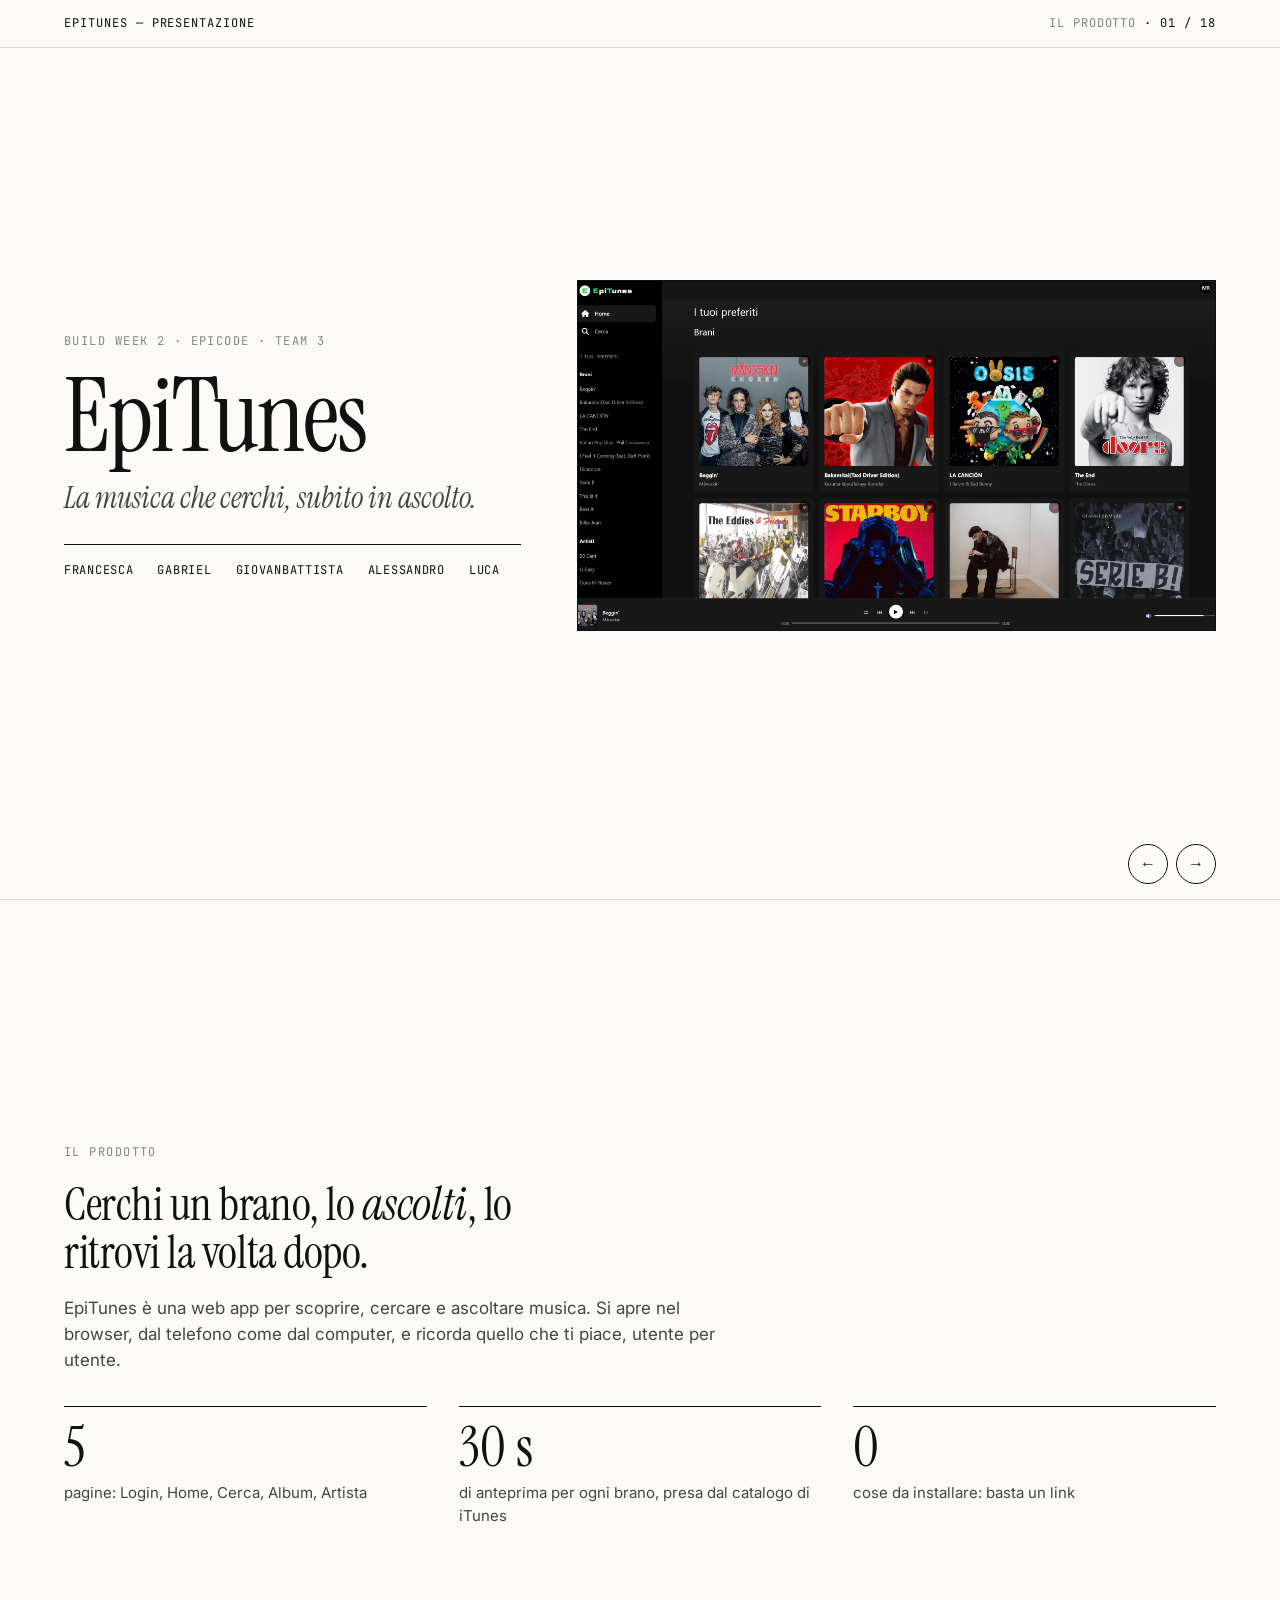
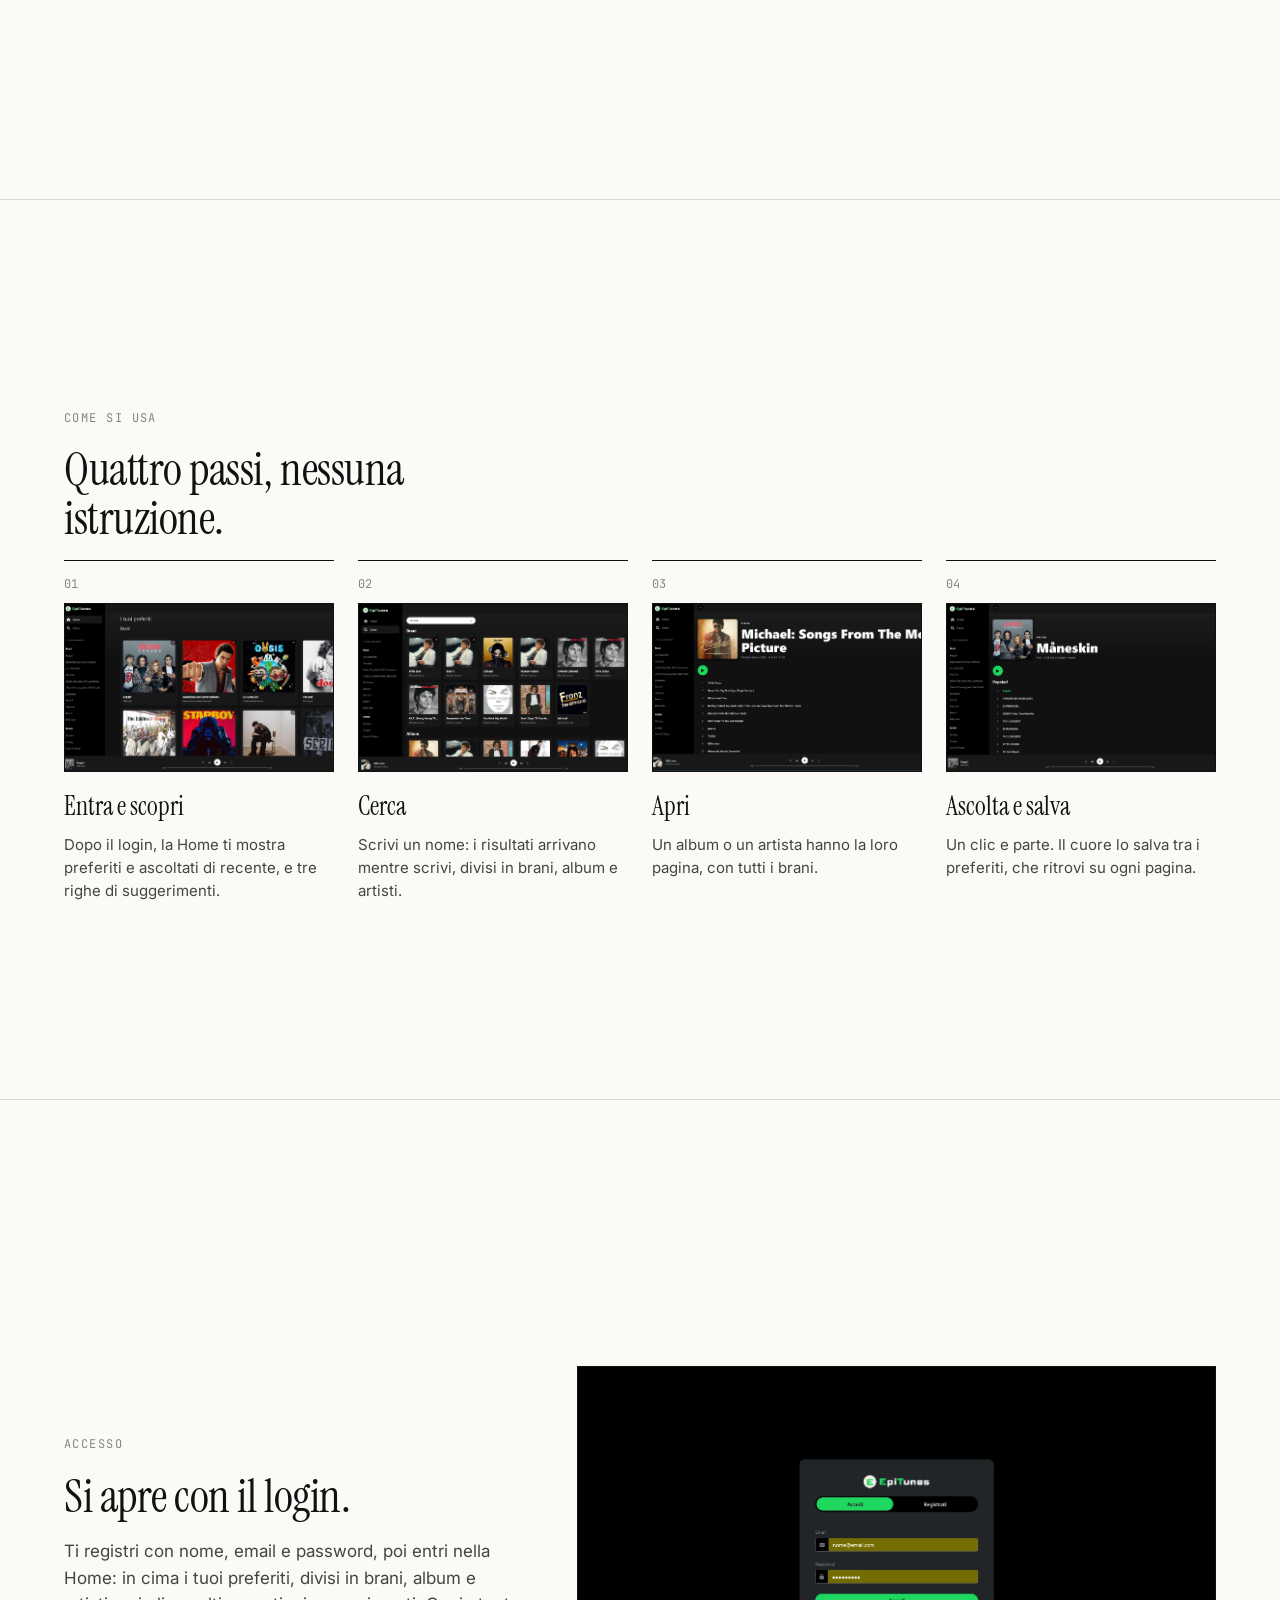
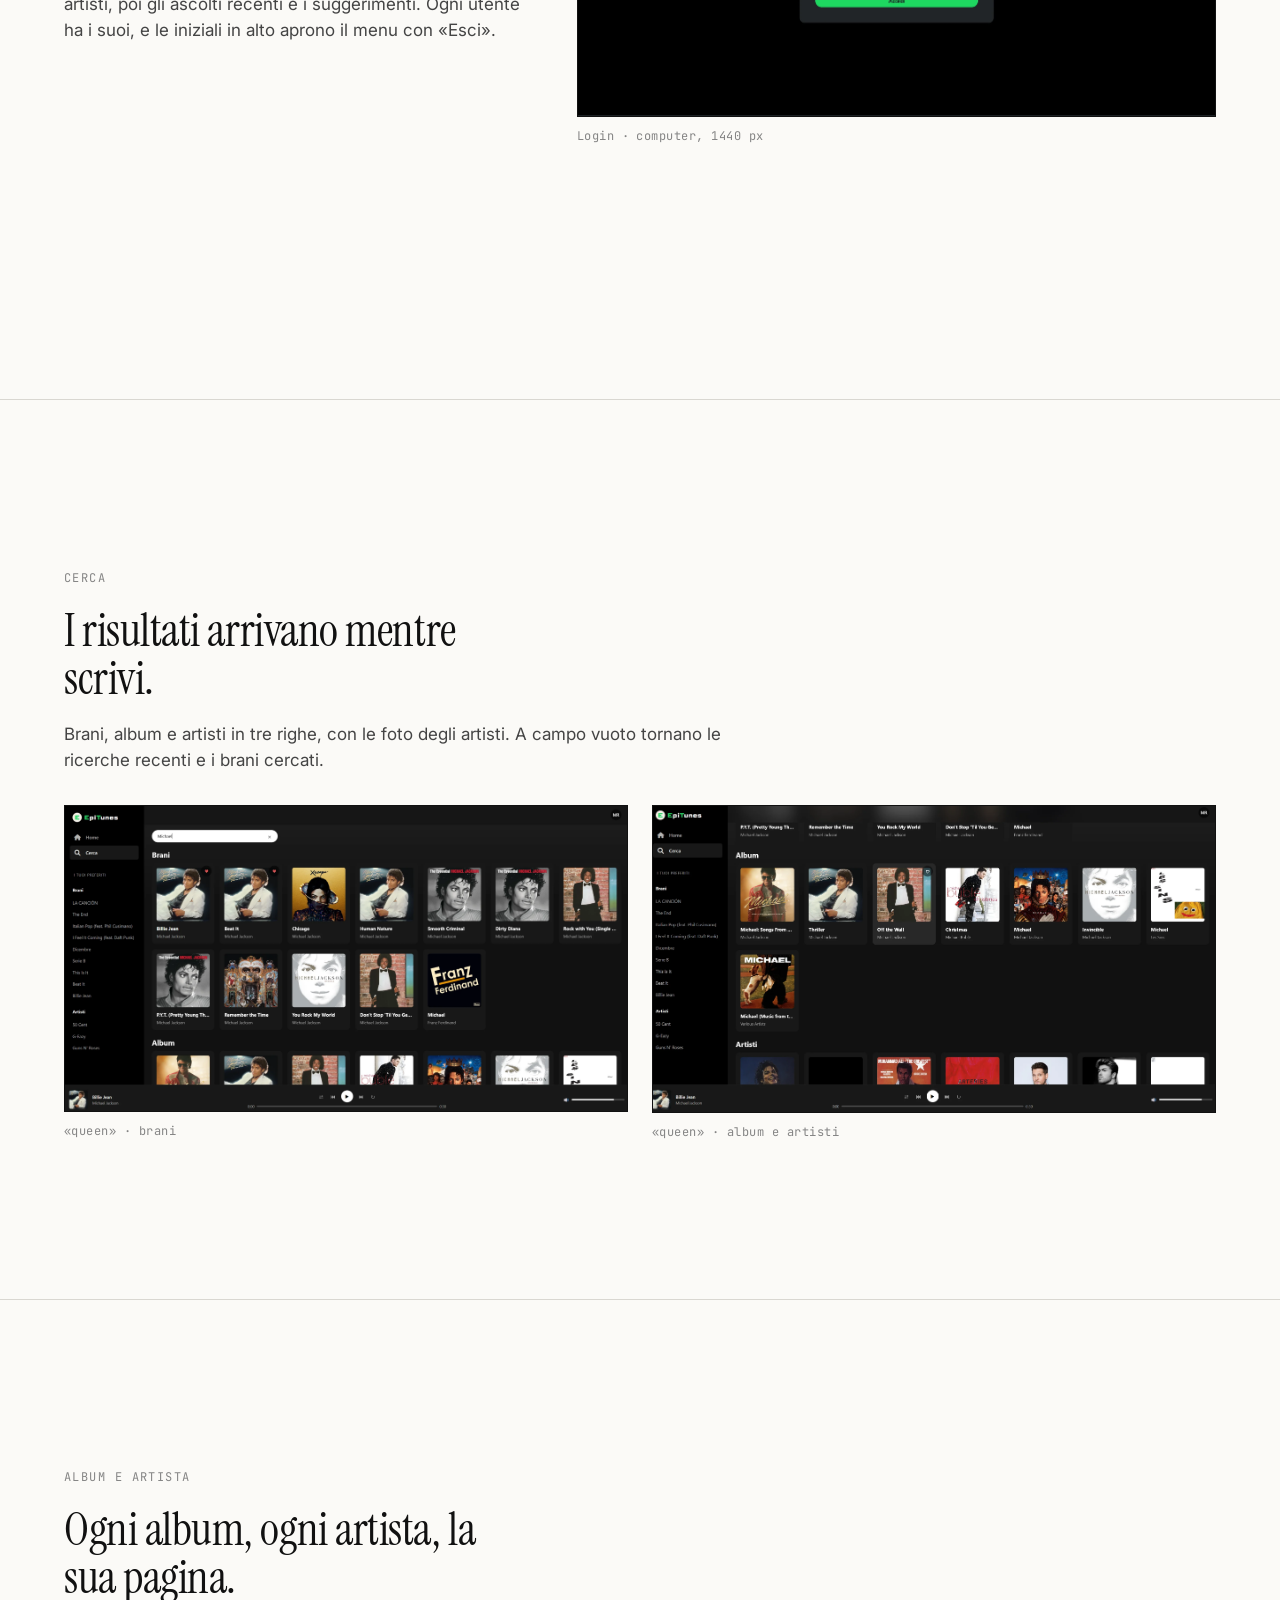
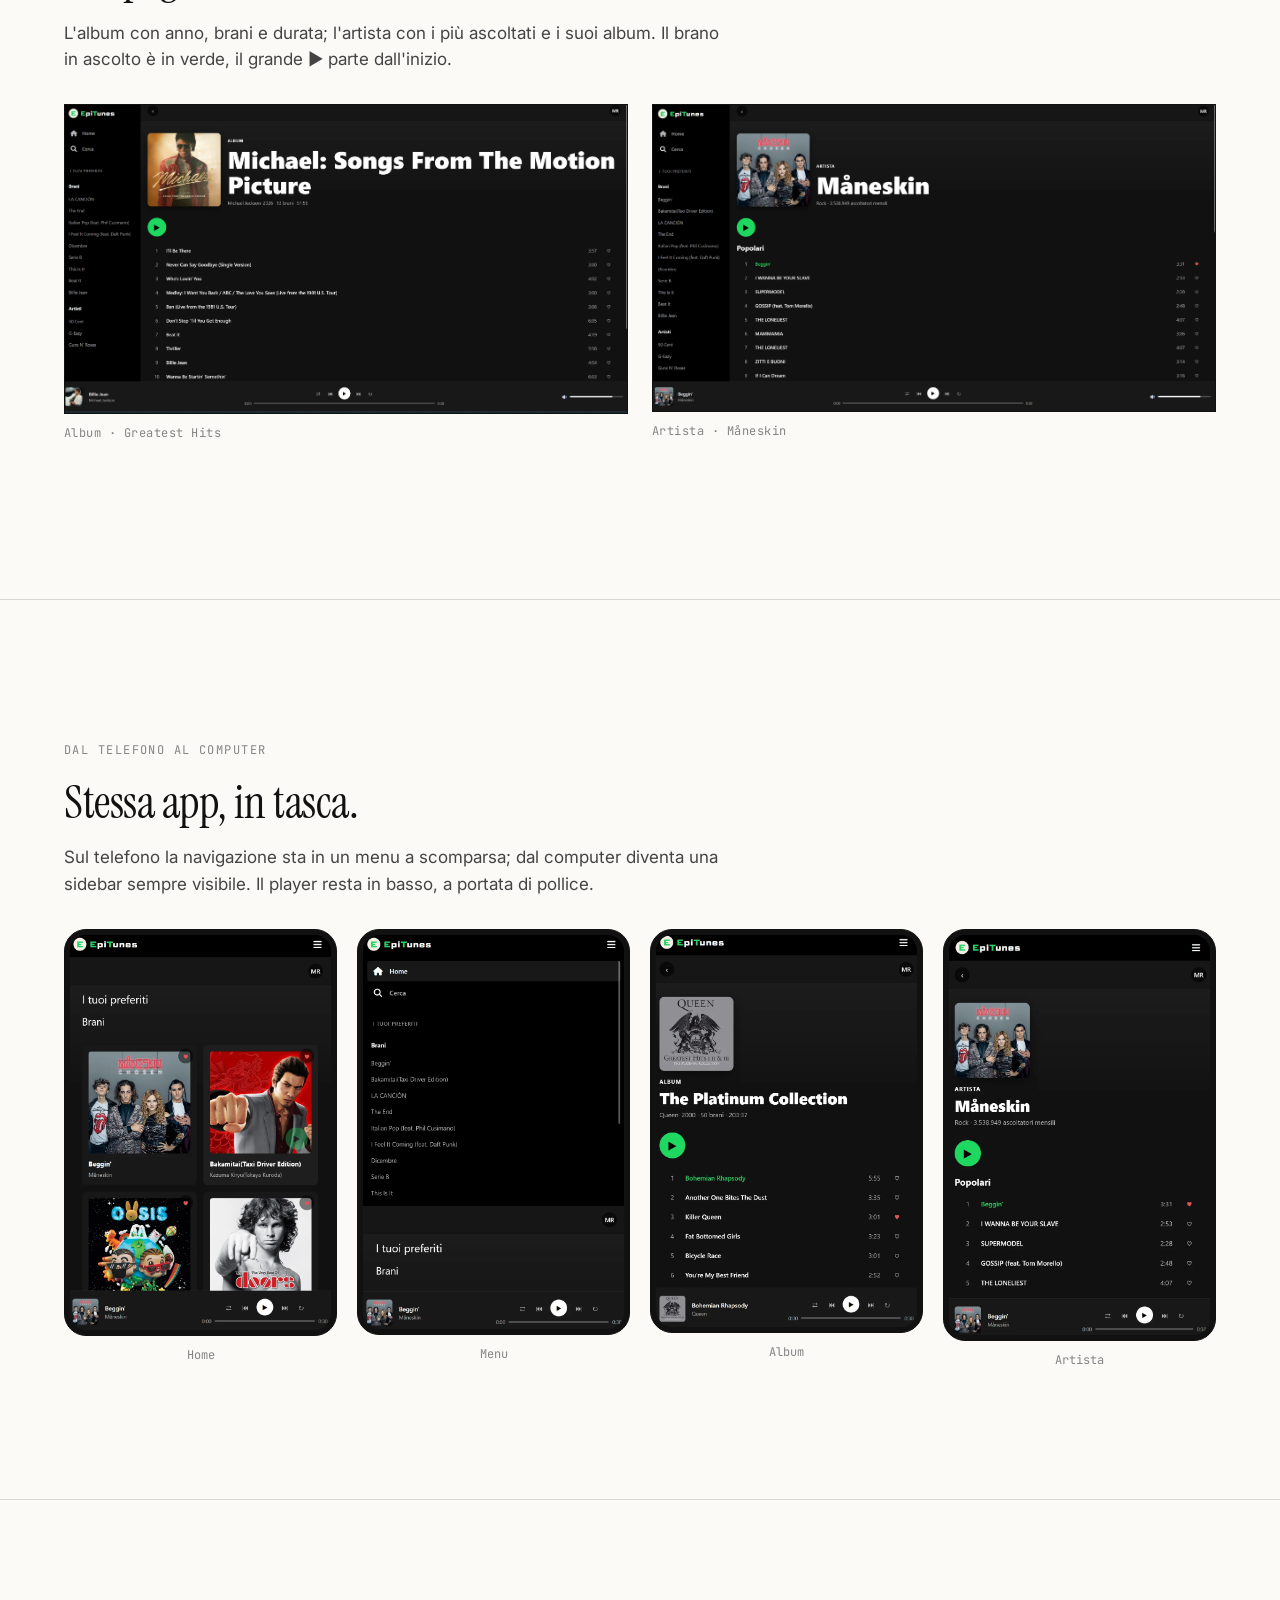
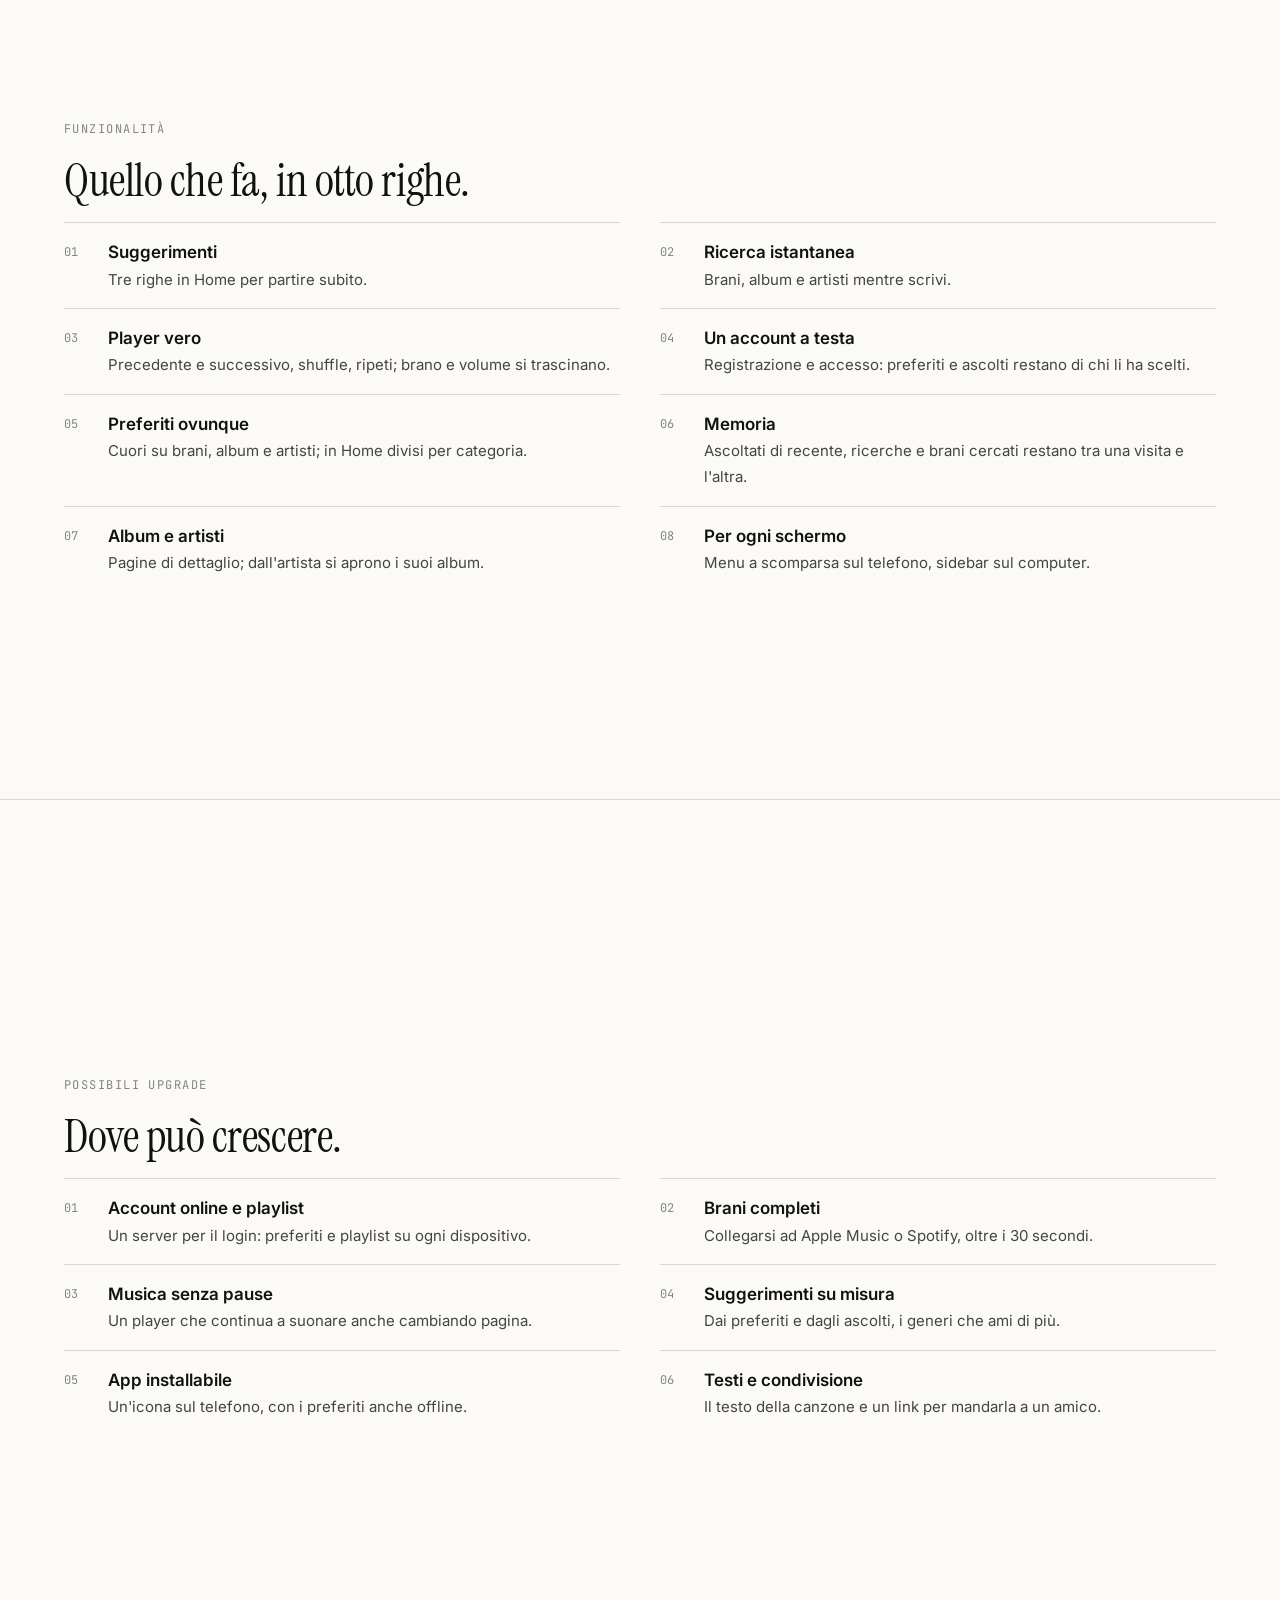
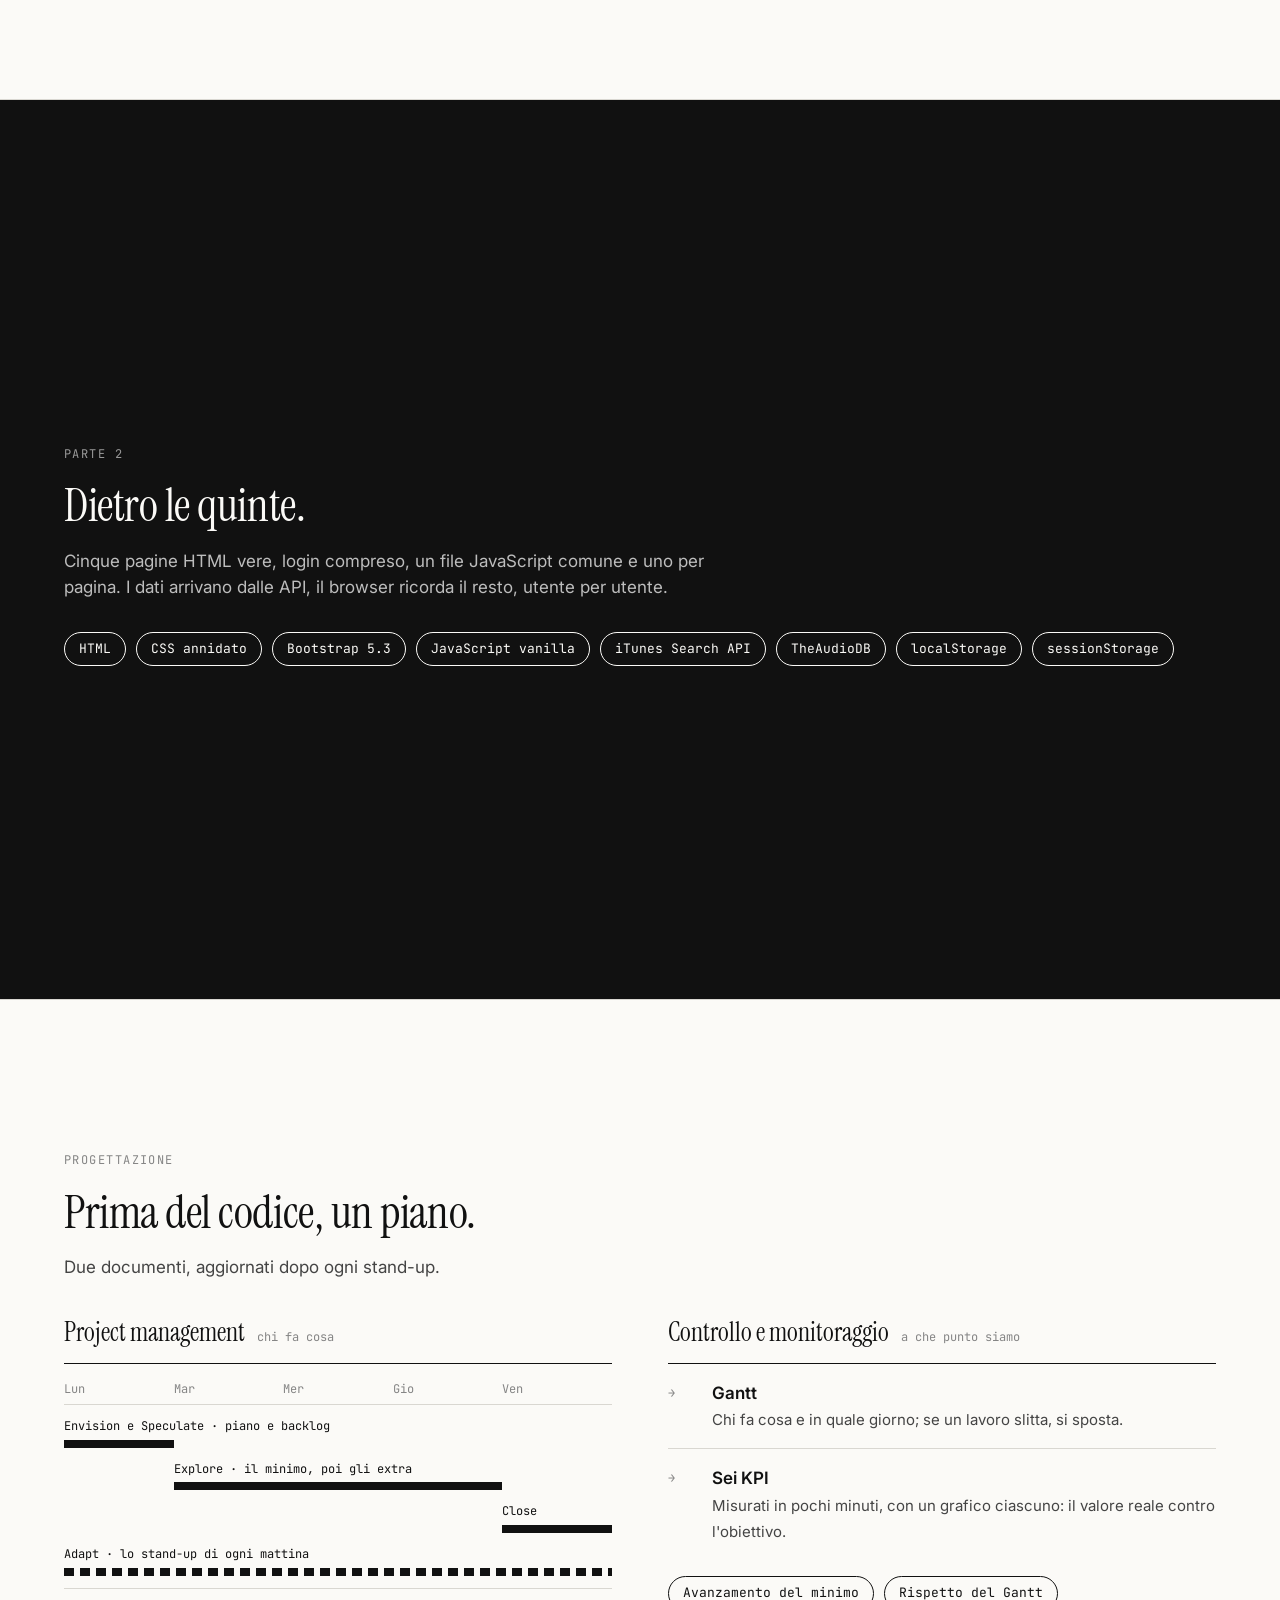
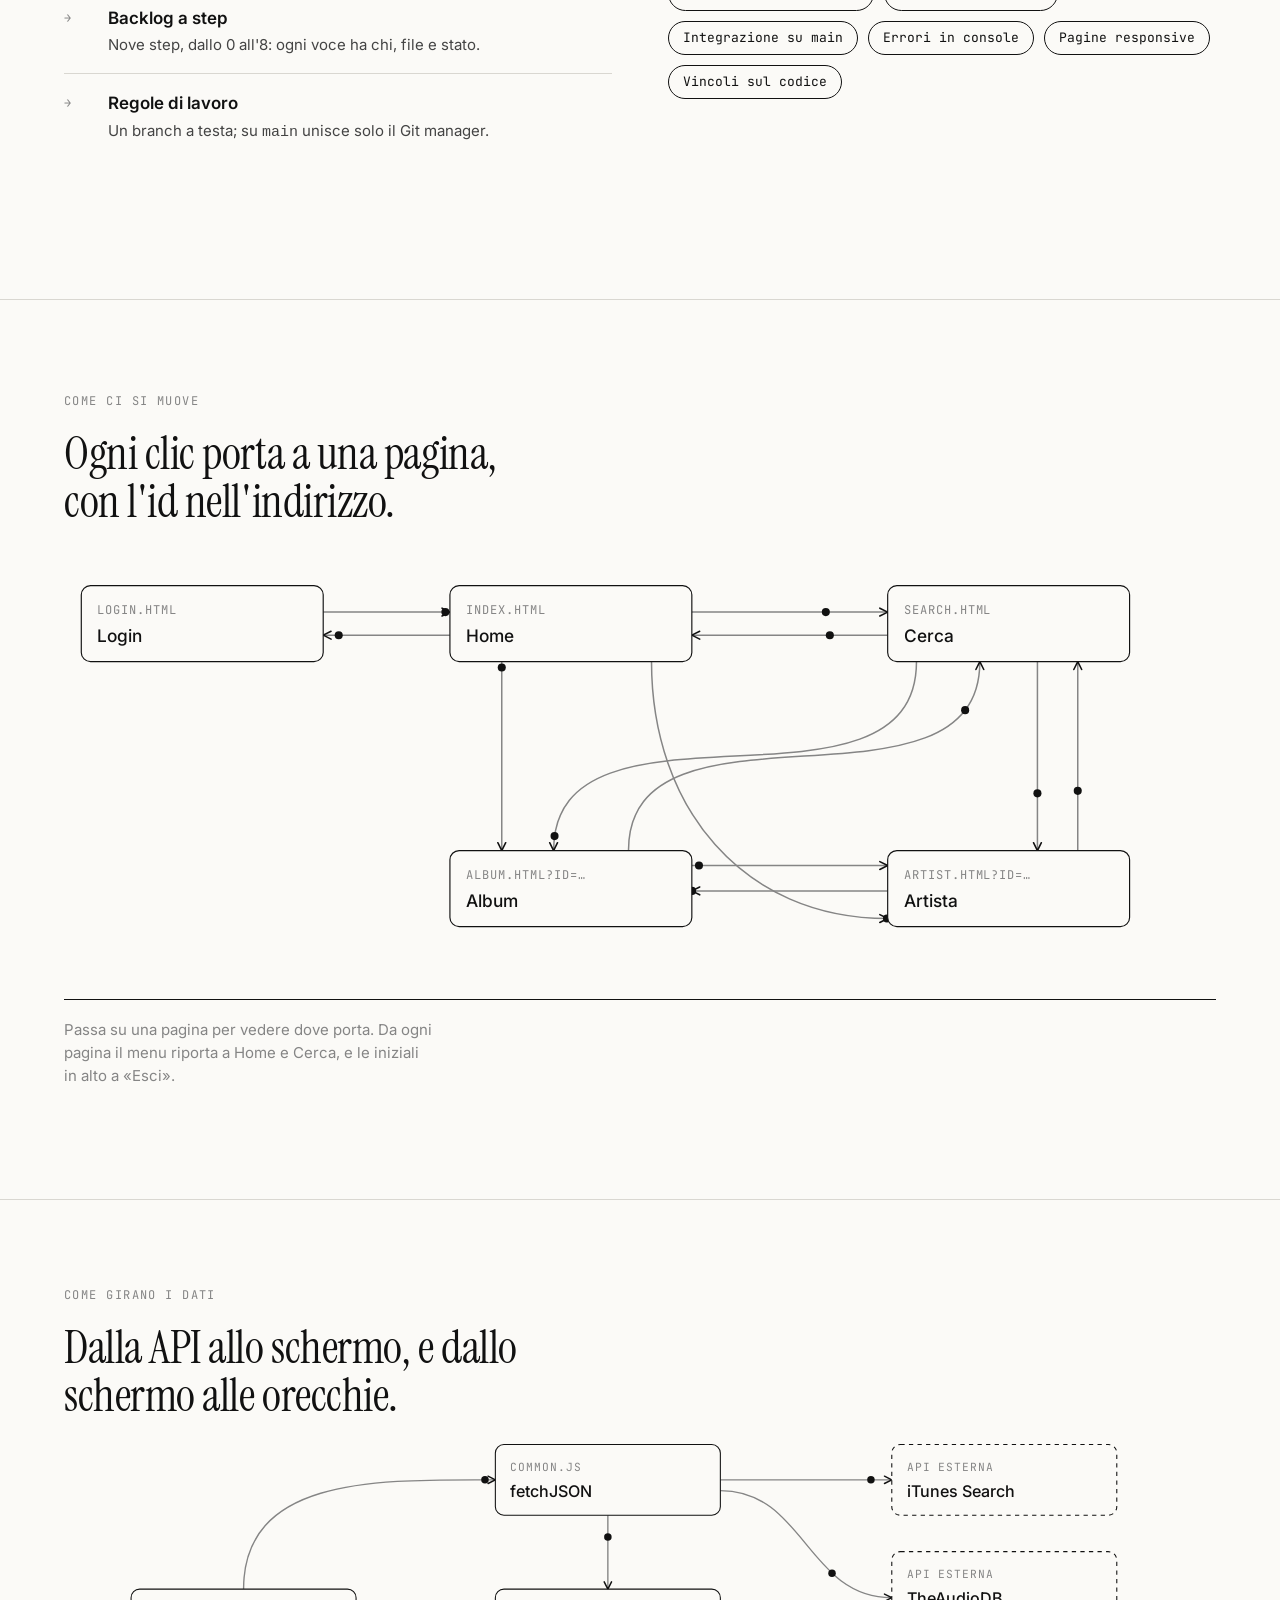
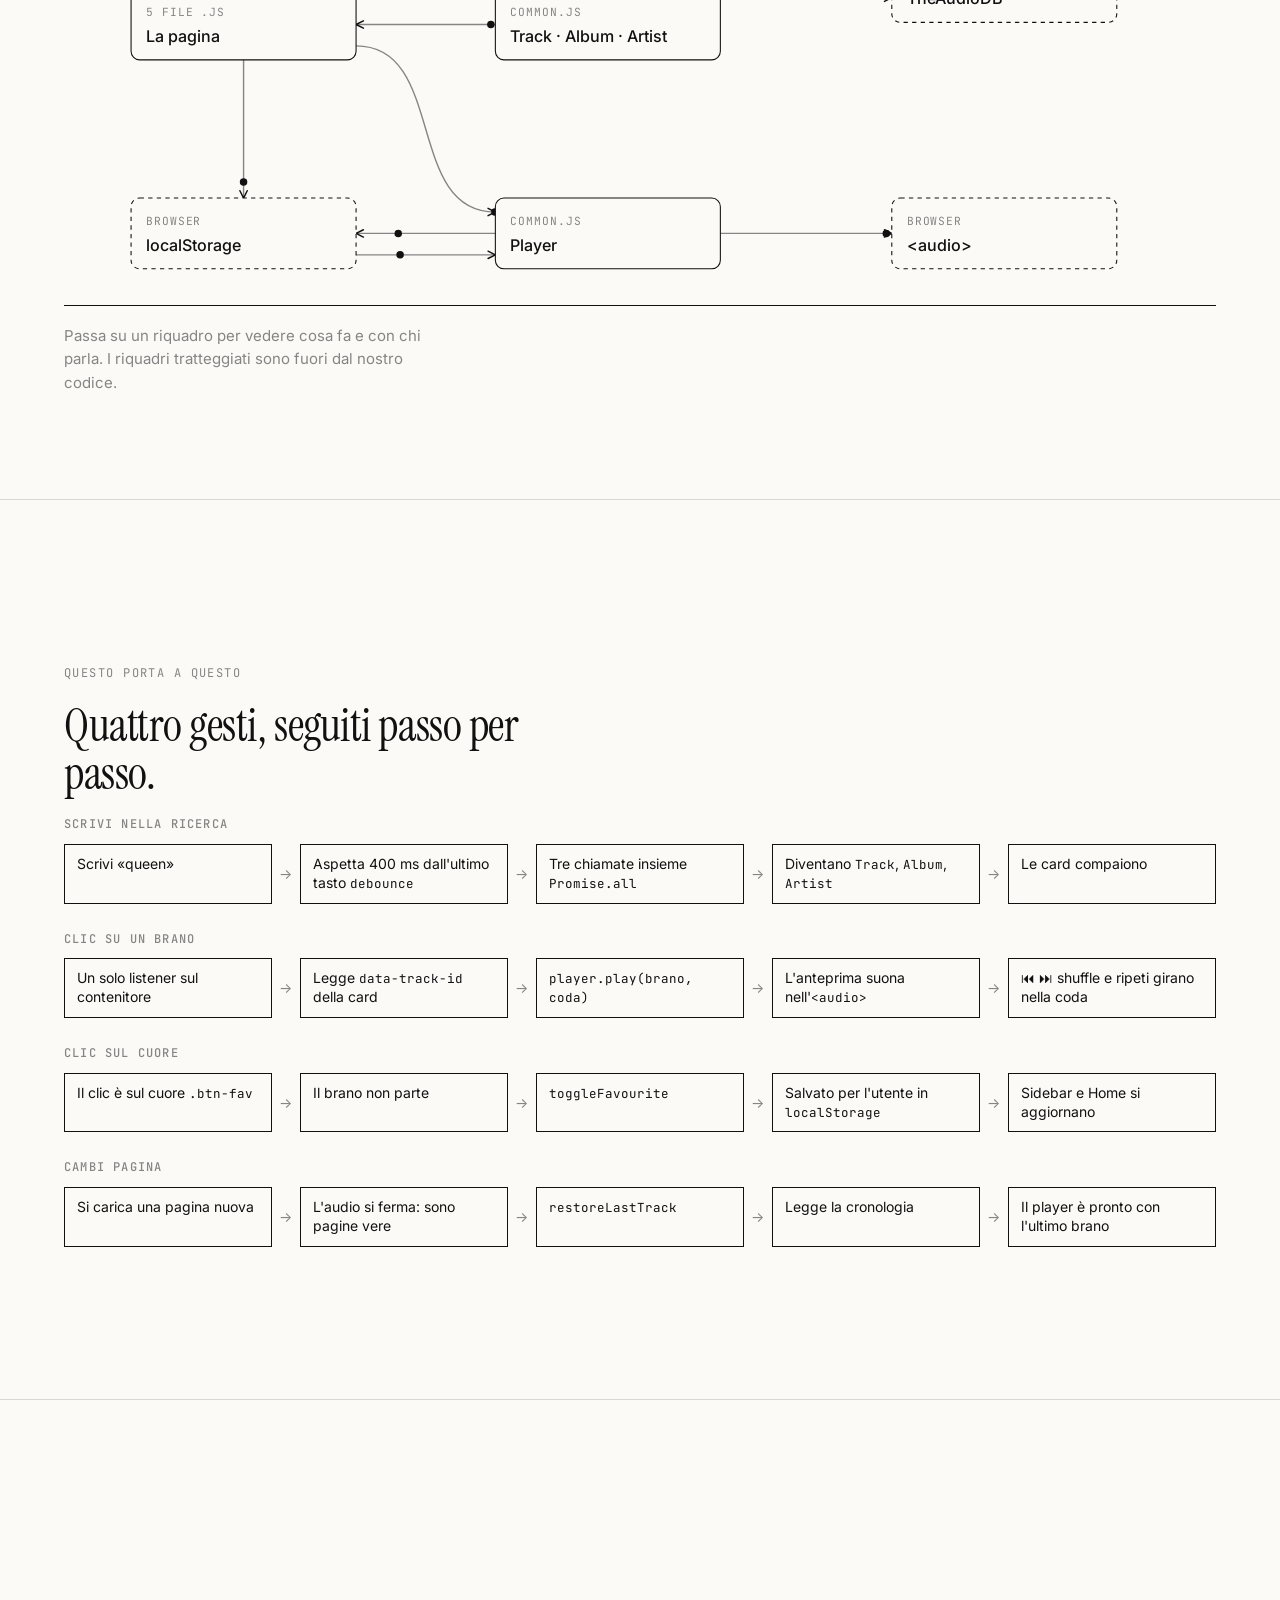
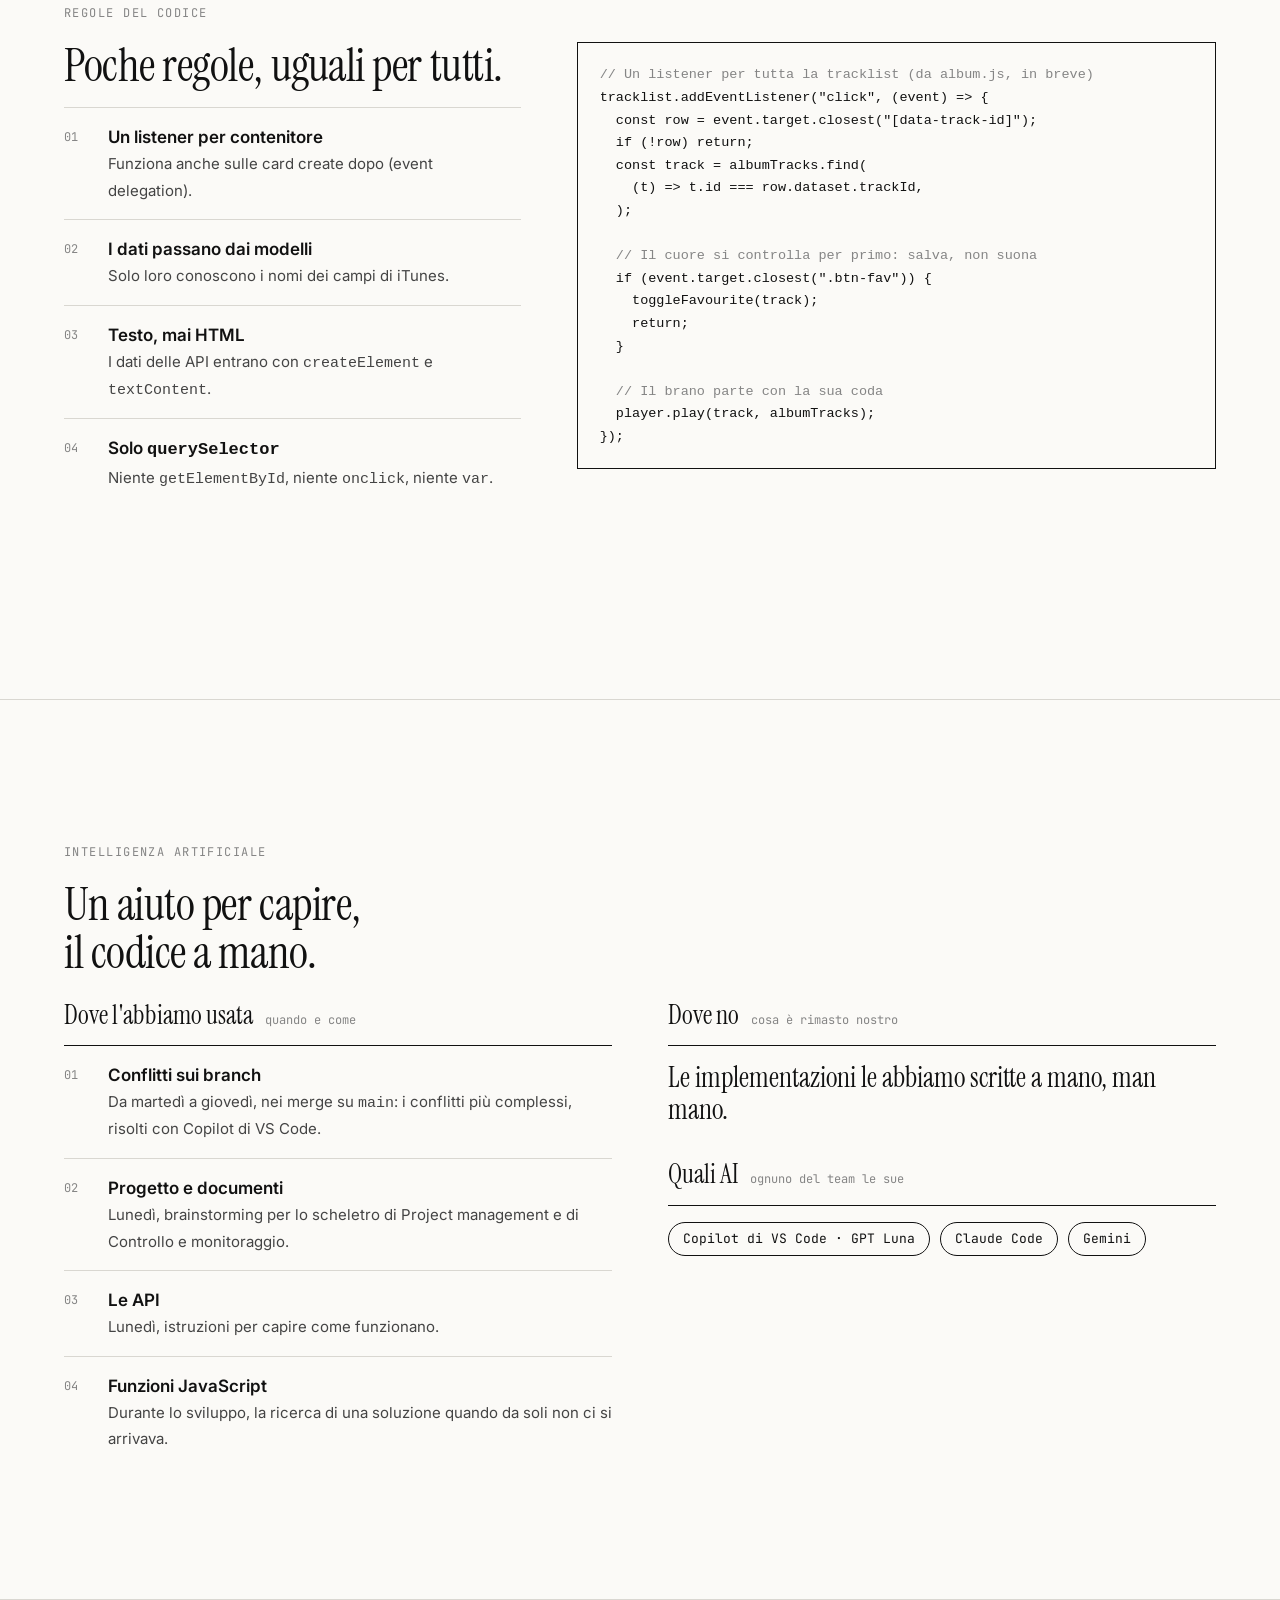
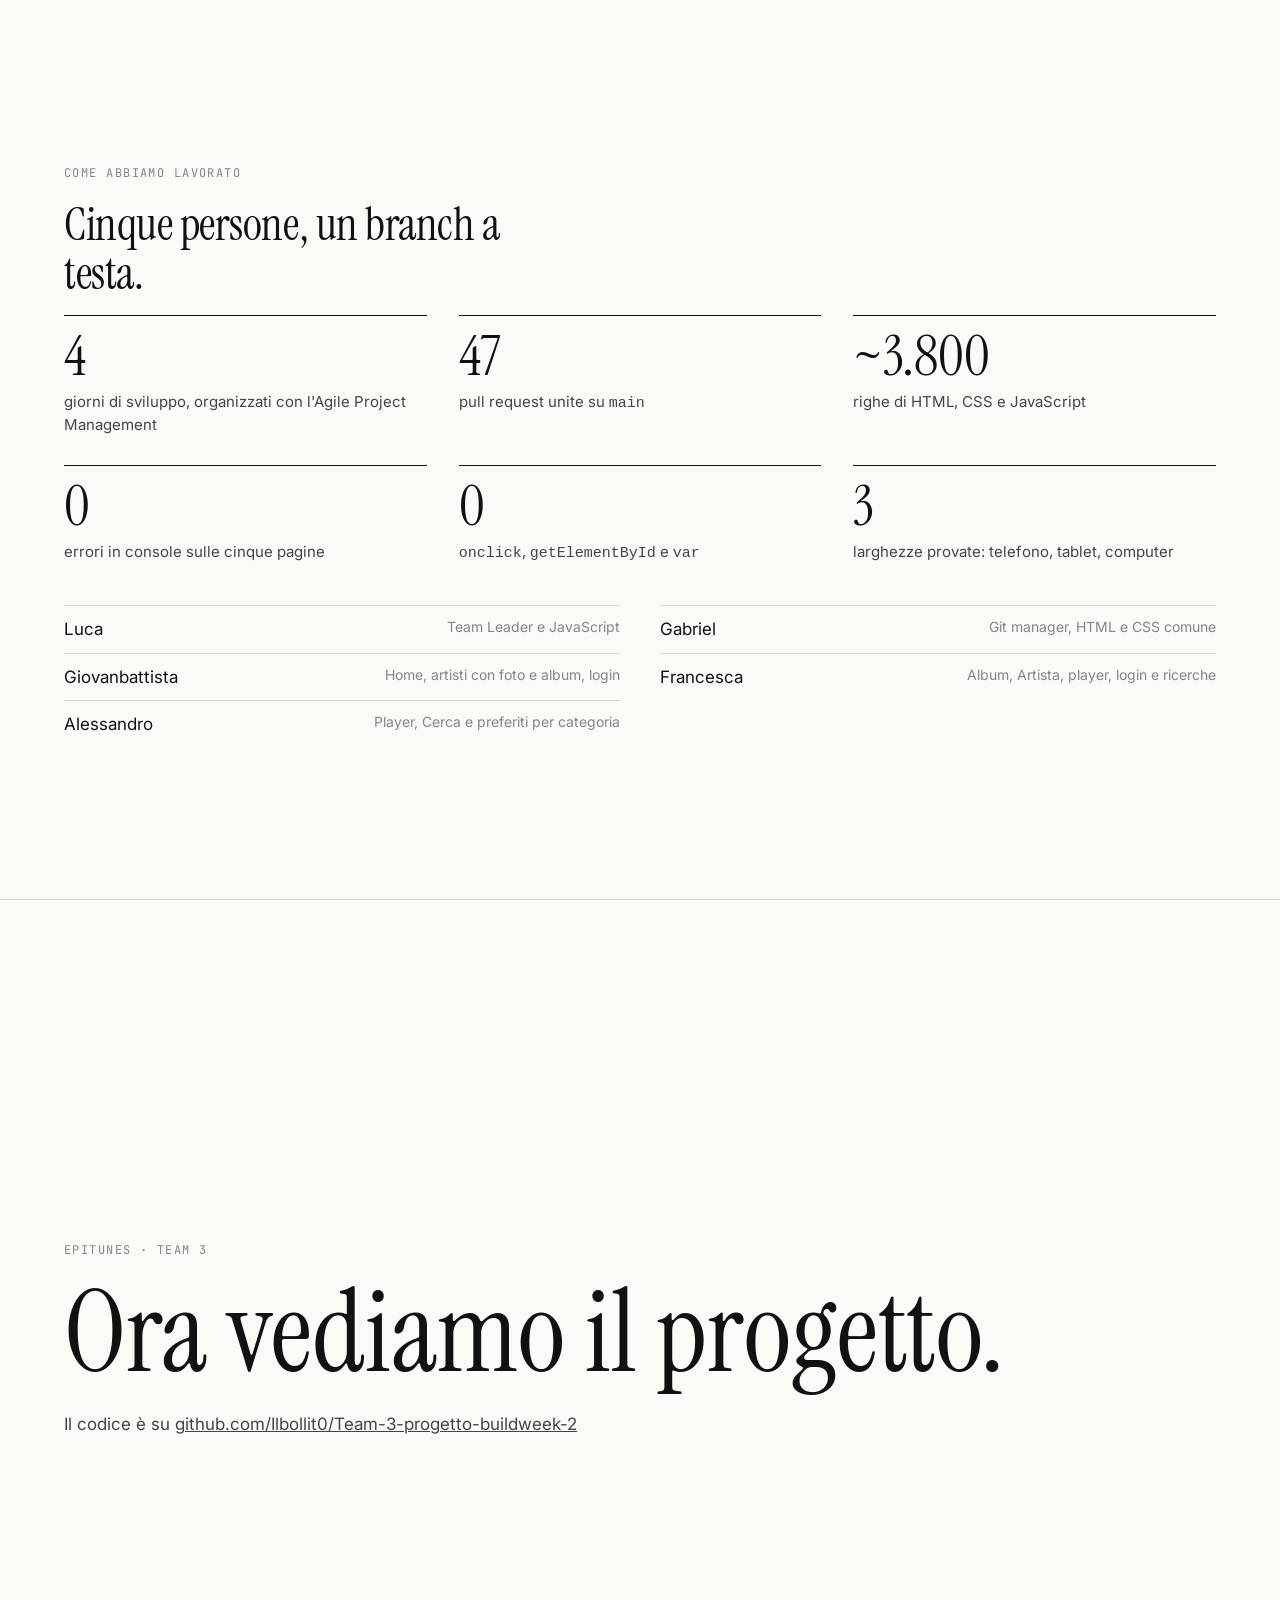
==== commit f1798a52: "Update" ====
--- a/docs/presentazione/index.html
+++ b/docs/presentazione/index.html
@@ -904,8 +904,8 @@
           <figure class="schermata rivela">
             <img
               src="schermate/home.webp"
-              width="2880"
-              height="1800"
+              width="2506"
+              height="1372"
               alt="La Home di EpiTunes: preferiti con le copertine, sidebar e player in basso"
             />
           </figure>
@@ -951,8 +951,8 @@
             <li>
               <img
                 src="schermate/home.webp"
-                width="2880"
-                height="1800"
+                width="2506"
+                height="1372"
                 alt=""
               />
               <h3>Entra e scopri</h3>
@@ -964,8 +964,8 @@
             <li>
               <img
                 src="schermate/cerca.webp"
-                width="2880"
-                height="1800"
+                width="2548"
+                height="1381"
                 alt=""
               />
               <h3>Cerca</h3>
@@ -977,8 +977,8 @@
             <li>
               <img
                 src="schermate/album.webp"
-                width="2880"
-                height="1800"
+                width="2538"
+                height="1389"
                 alt=""
               />
               <h3>Apri</h3>
@@ -989,8 +989,8 @@
             <li>
               <img
                 src="schermate/artista.webp"
-                width="2880"
-                height="1800"
+                width="2544"
+                height="1383"
                 alt=""
               />
               <h3>Ascolta e salva</h3>
@@ -1019,8 +1019,8 @@
           <figure class="schermata rivela">
             <img
               src="schermate/login.webp"
-              width="2880"
-              height="1800"
+              width="2559"
+              height="1402"
               alt="Il login di EpiTunes: schede Accedi e Registrati, email e password"
             />
             <figcaption>Login · computer, 1440 px</figcaption>
@@ -1041,8 +1041,8 @@
             <figure class="schermata">
               <img
                 src="schermate/cerca.webp"
-                width="2880"
-                height="1800"
+                width="2548"
+                height="1381"
                 alt="La Cerca con «queen»: la riga dei brani"
               />
               <figcaption>«queen» · brani</figcaption>
@@ -1050,8 +1050,8 @@
             <figure class="schermata">
               <img
                 src="schermate/cerca-artisti.webp"
-                width="2880"
-                height="1800"
+                width="2526"
+                height="1374"
                 alt="La Cerca con «queen»: album e artisti con le foto"
               />
               <figcaption>«queen» · album e artisti</figcaption>
@@ -1074,8 +1074,8 @@
             <figure class="schermata">
               <img
                 src="schermate/album.webp"
-                width="2880"
-                height="1800"
+                width="2538"
+                height="1389"
                 alt="La pagina dell'album Greatest Hits dei Queen con la tracklist"
               />
               <figcaption>Album · Greatest Hits</figcaption>
@@ -1083,8 +1083,8 @@
             <figure class="schermata">
               <img
                 src="schermate/artista.webp"
-                width="2880"
-                height="1800"
+                width="2544"
+                height="1383"
                 alt="La pagina dell'artista Måneskin con i brani popolari"
               />
               <figcaption>Artista · Måneskin</figcaption>
@@ -1107,8 +1107,8 @@
             <figure>
               <img
                 src="schermate/home-telefono.webp"
-                width="780"
-                height="1688"
+                width="844"
+                height="1279"
                 alt="La Home sul telefono"
               />
               <figcaption>Home</figcaption>
@@ -1116,8 +1116,8 @@
             <figure>
               <img
                 src="schermate/menu-telefono.webp"
-                width="780"
-                height="1688"
+                width="844"
+                height="1273"
                 alt="Il menu aperto sul telefono, con Home, Cerca e i preferiti"
               />
               <figcaption>Menu</figcaption>
@@ -1125,8 +1125,8 @@
             <figure>
               <img
                 src="schermate/album-telefono.webp"
-                width="780"
-                height="1688"
+                width="847"
+                height="1273"
                 alt="La pagina dell'album sul telefono"
               />
               <figcaption>Album</figcaption>
@@ -1134,8 +1134,8 @@
             <figure>
               <img
                 src="schermate/artista-telefono.webp"
-                width="780"
-                height="1688"
+                width="834"
+                height="1279"
                 alt="La pagina dell'artista sul telefono"
               />
               <figcaption>Artista</figcaption>
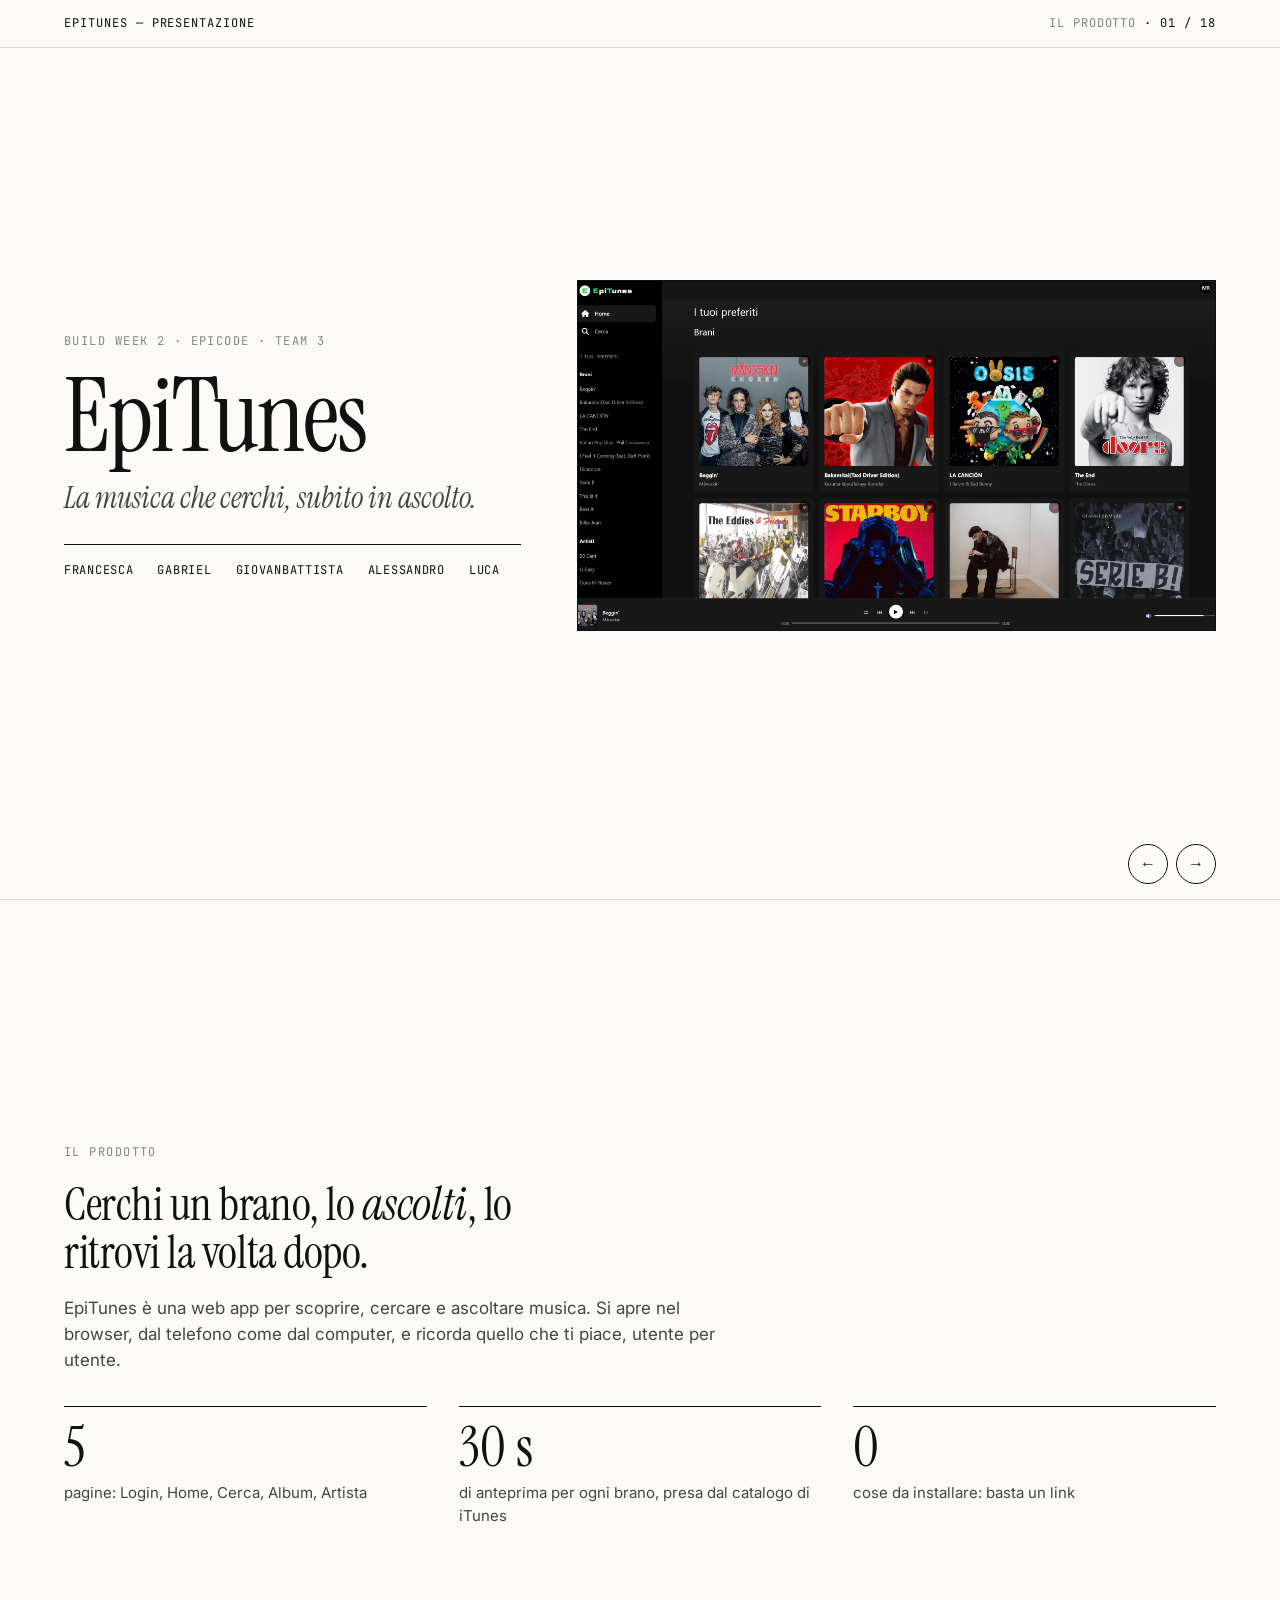
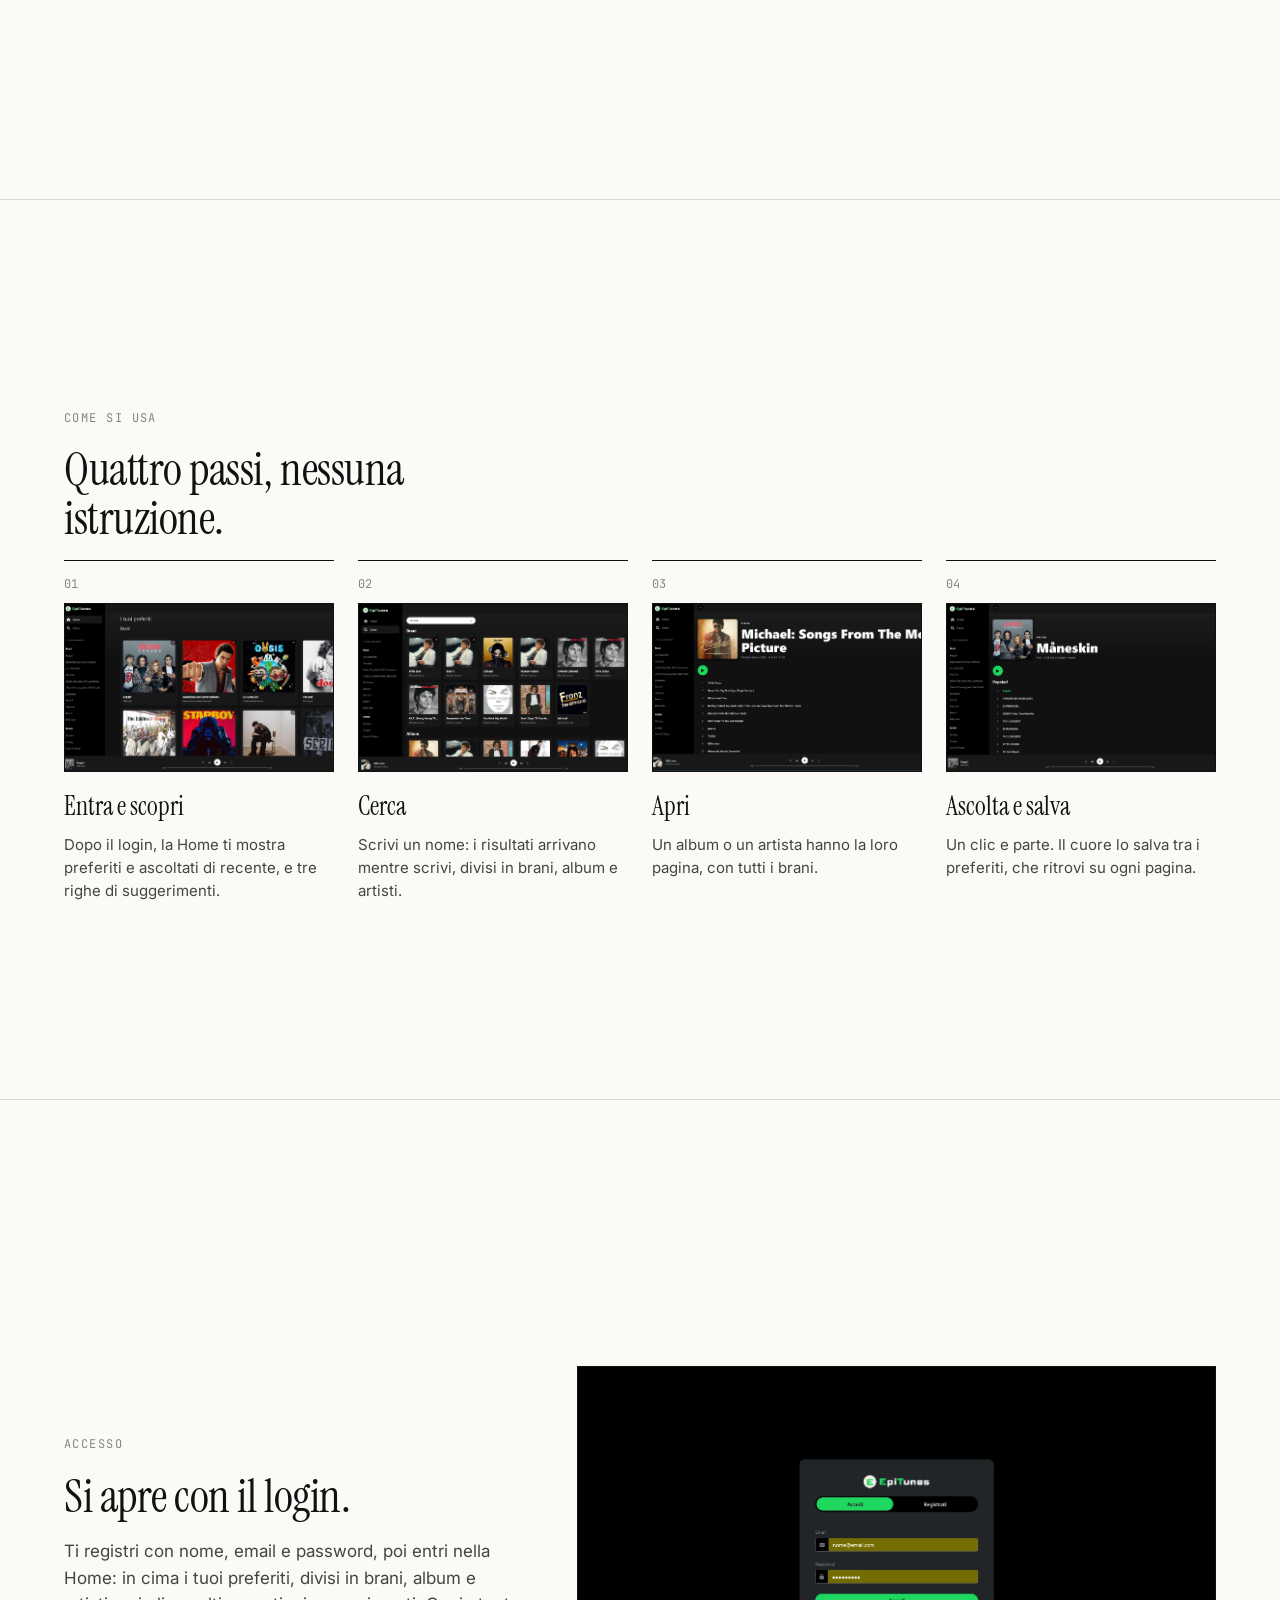
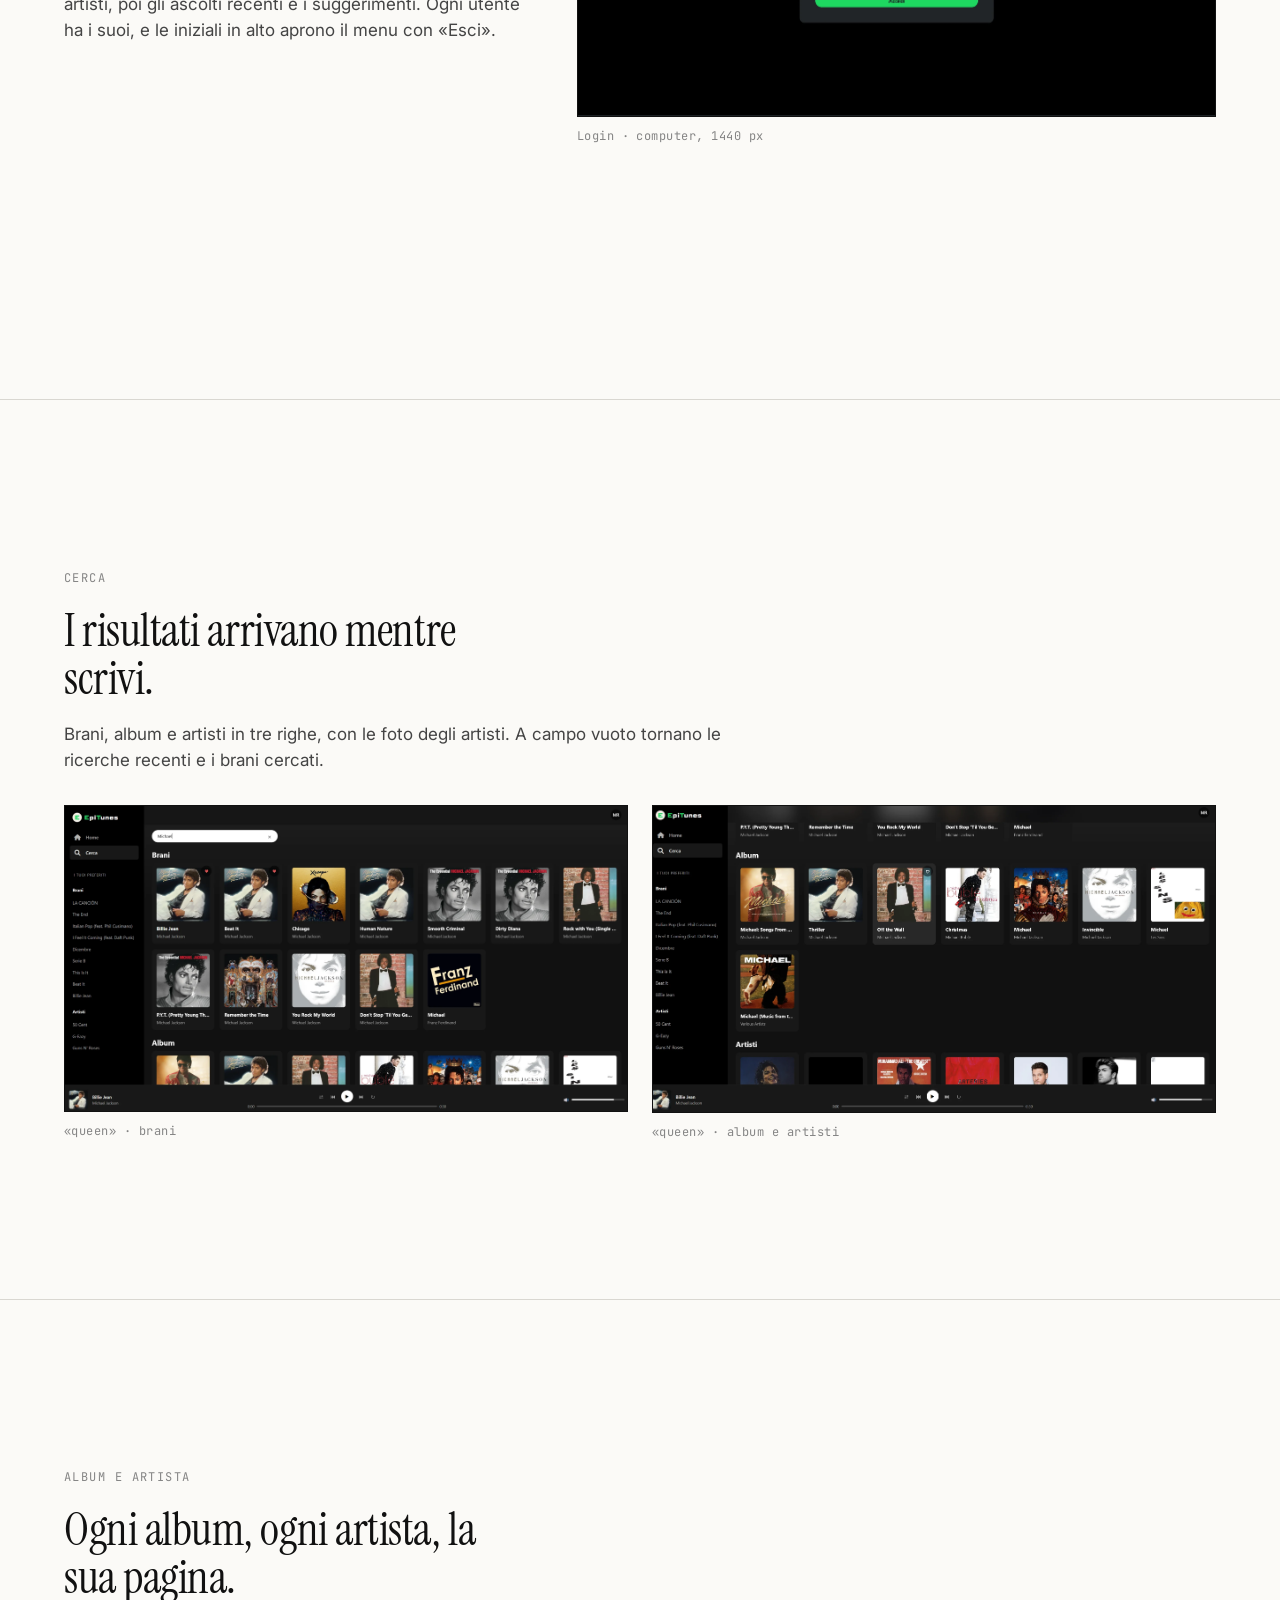
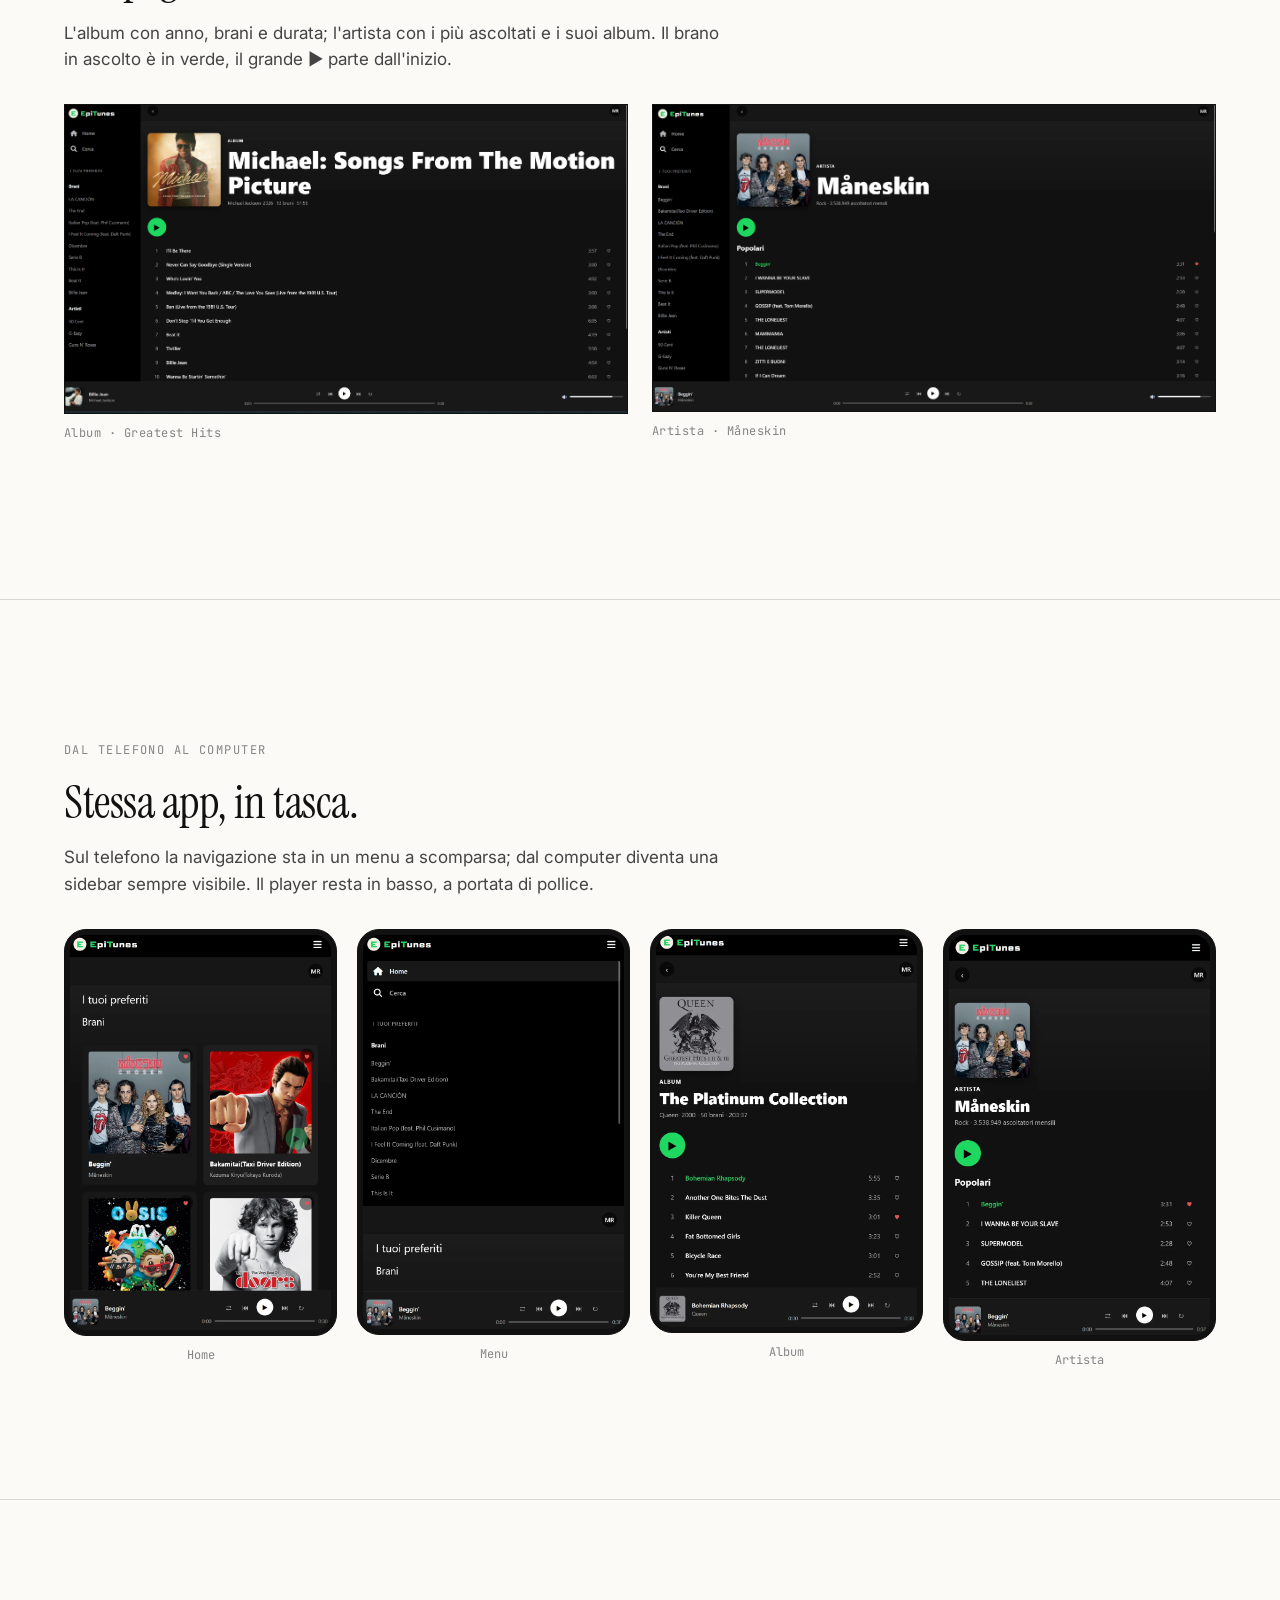
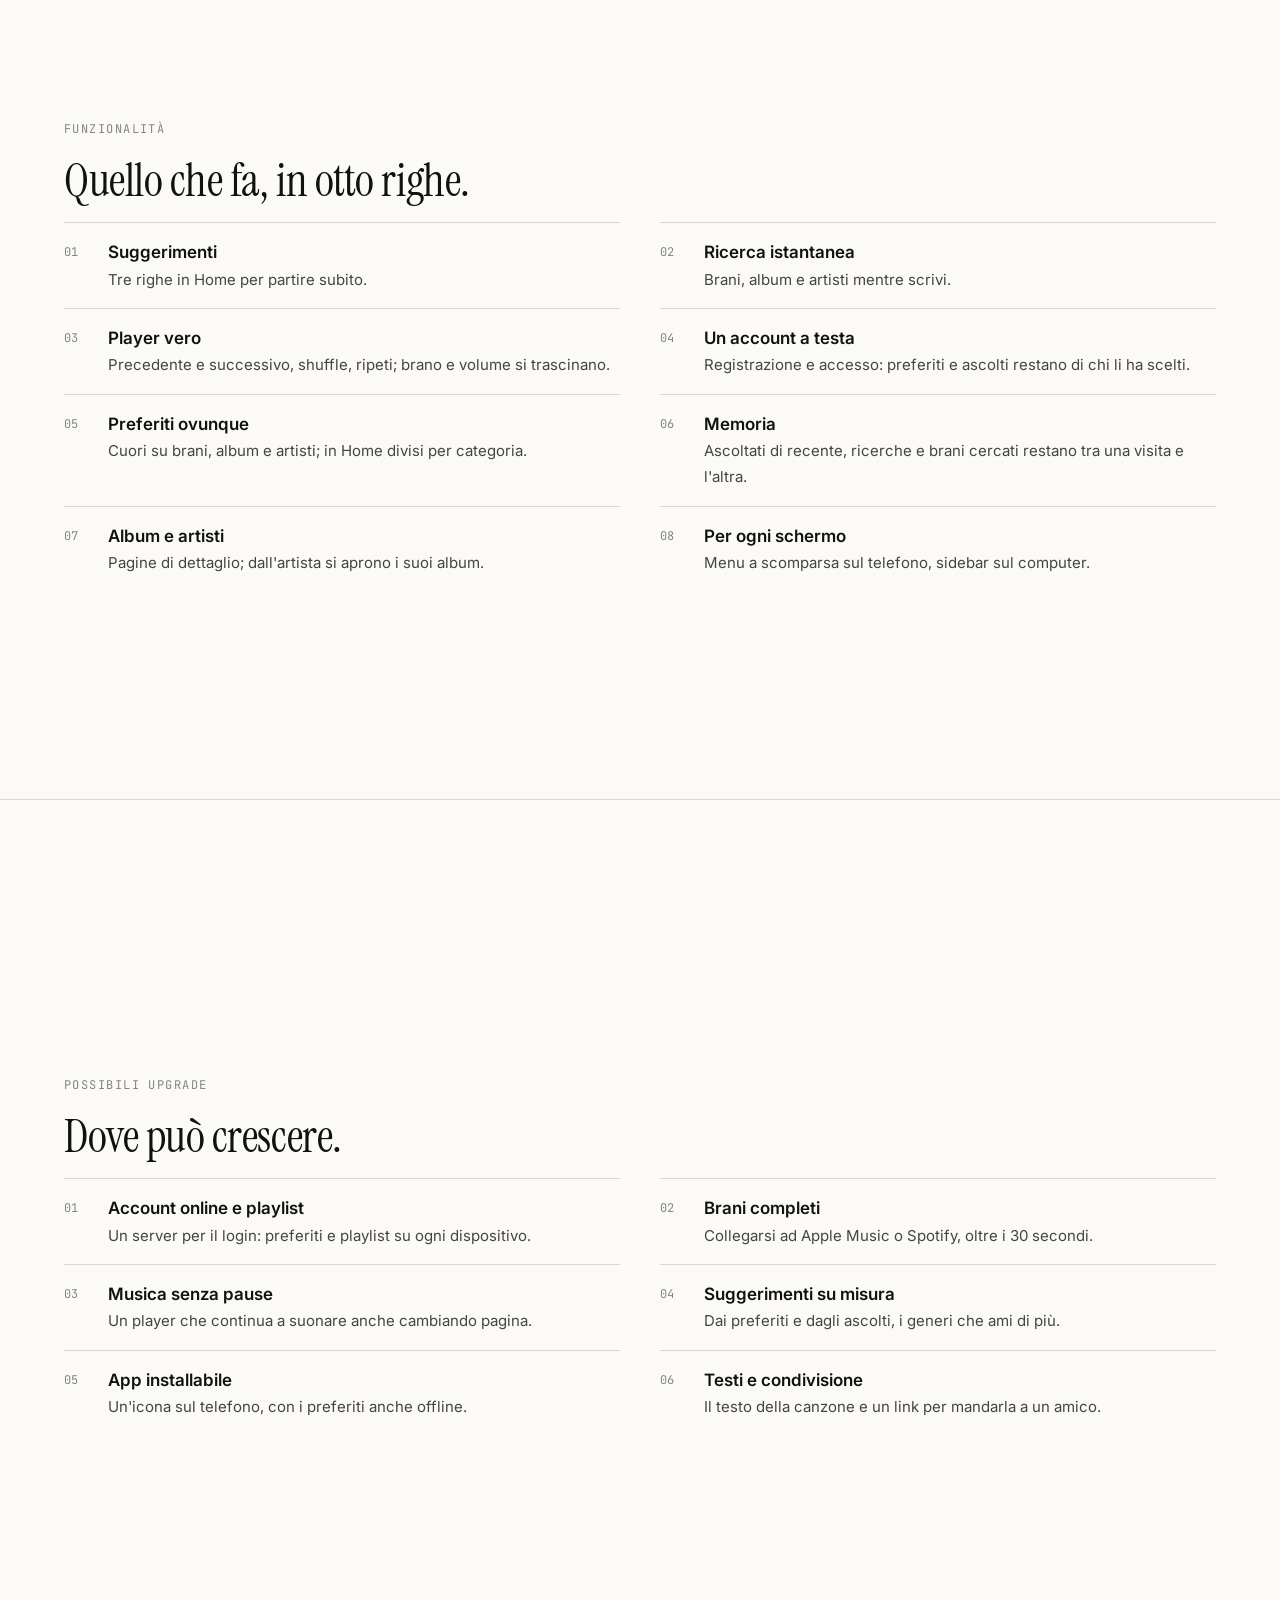
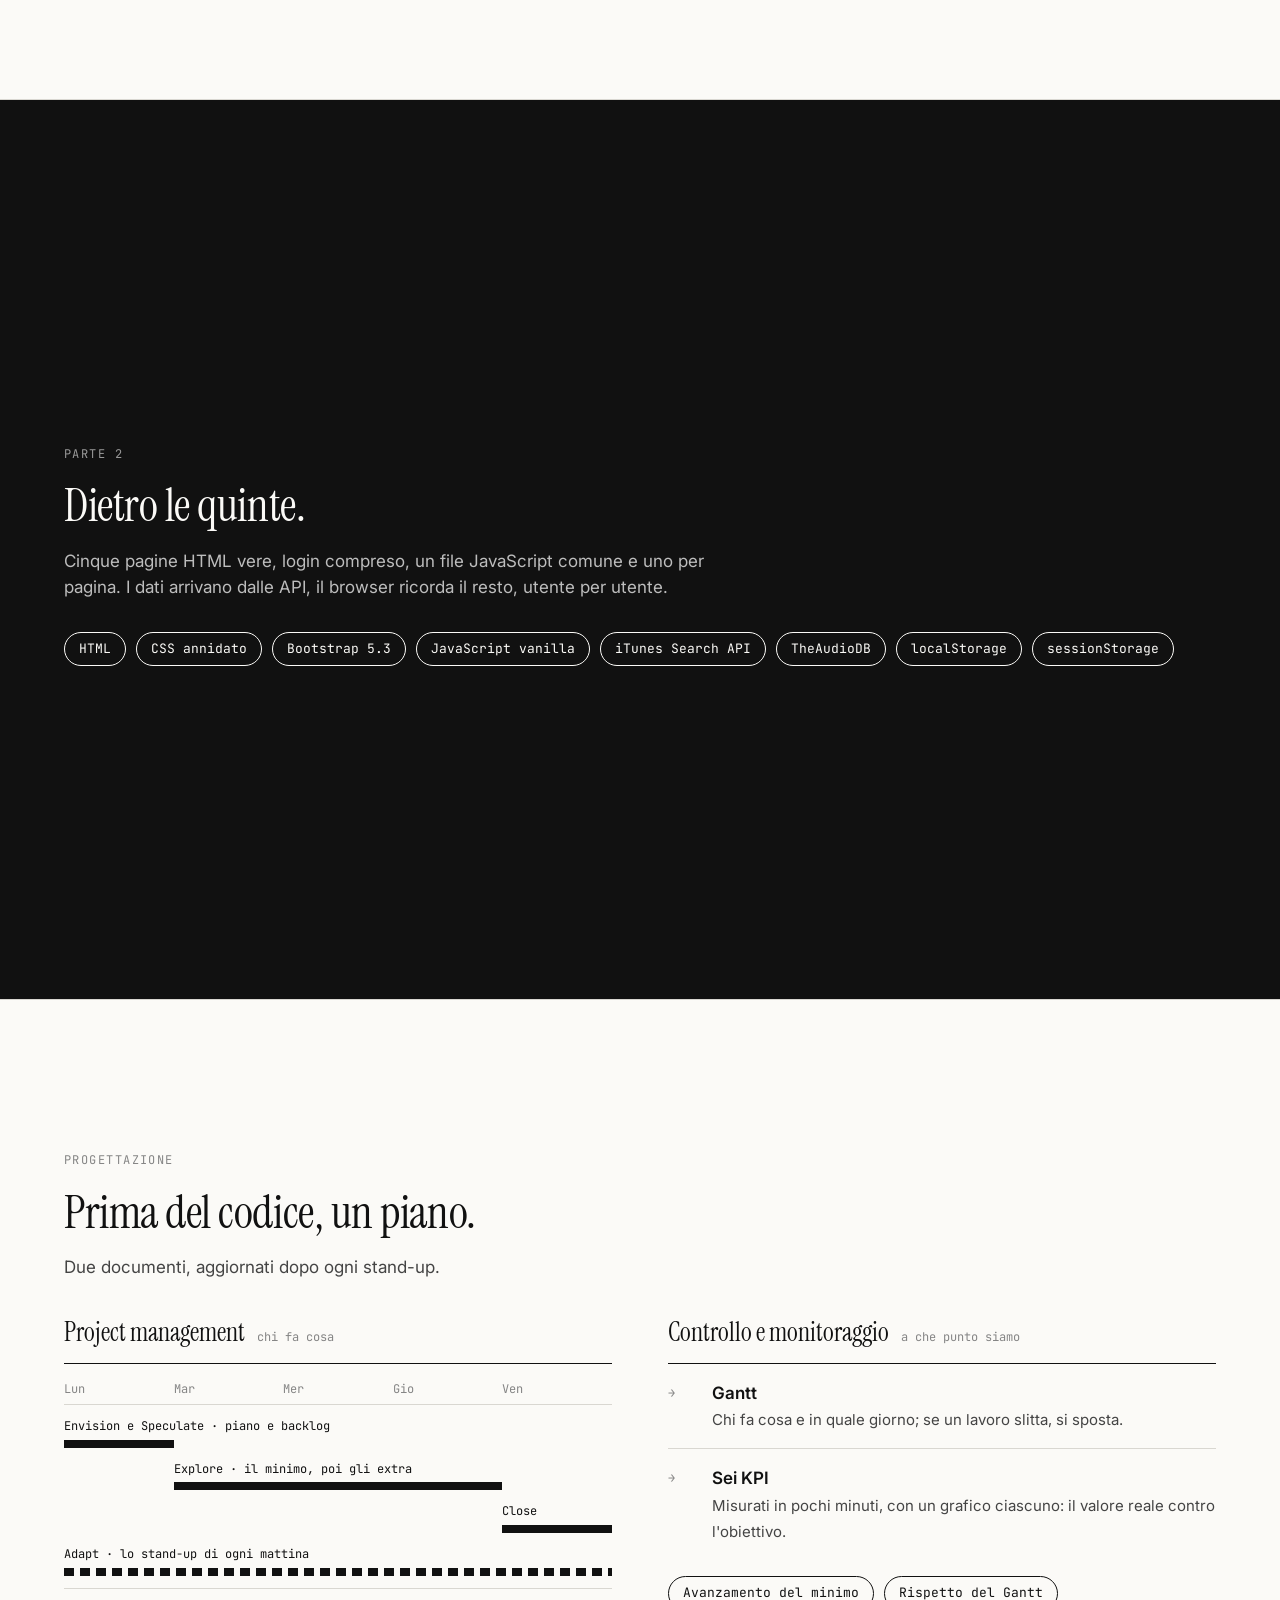
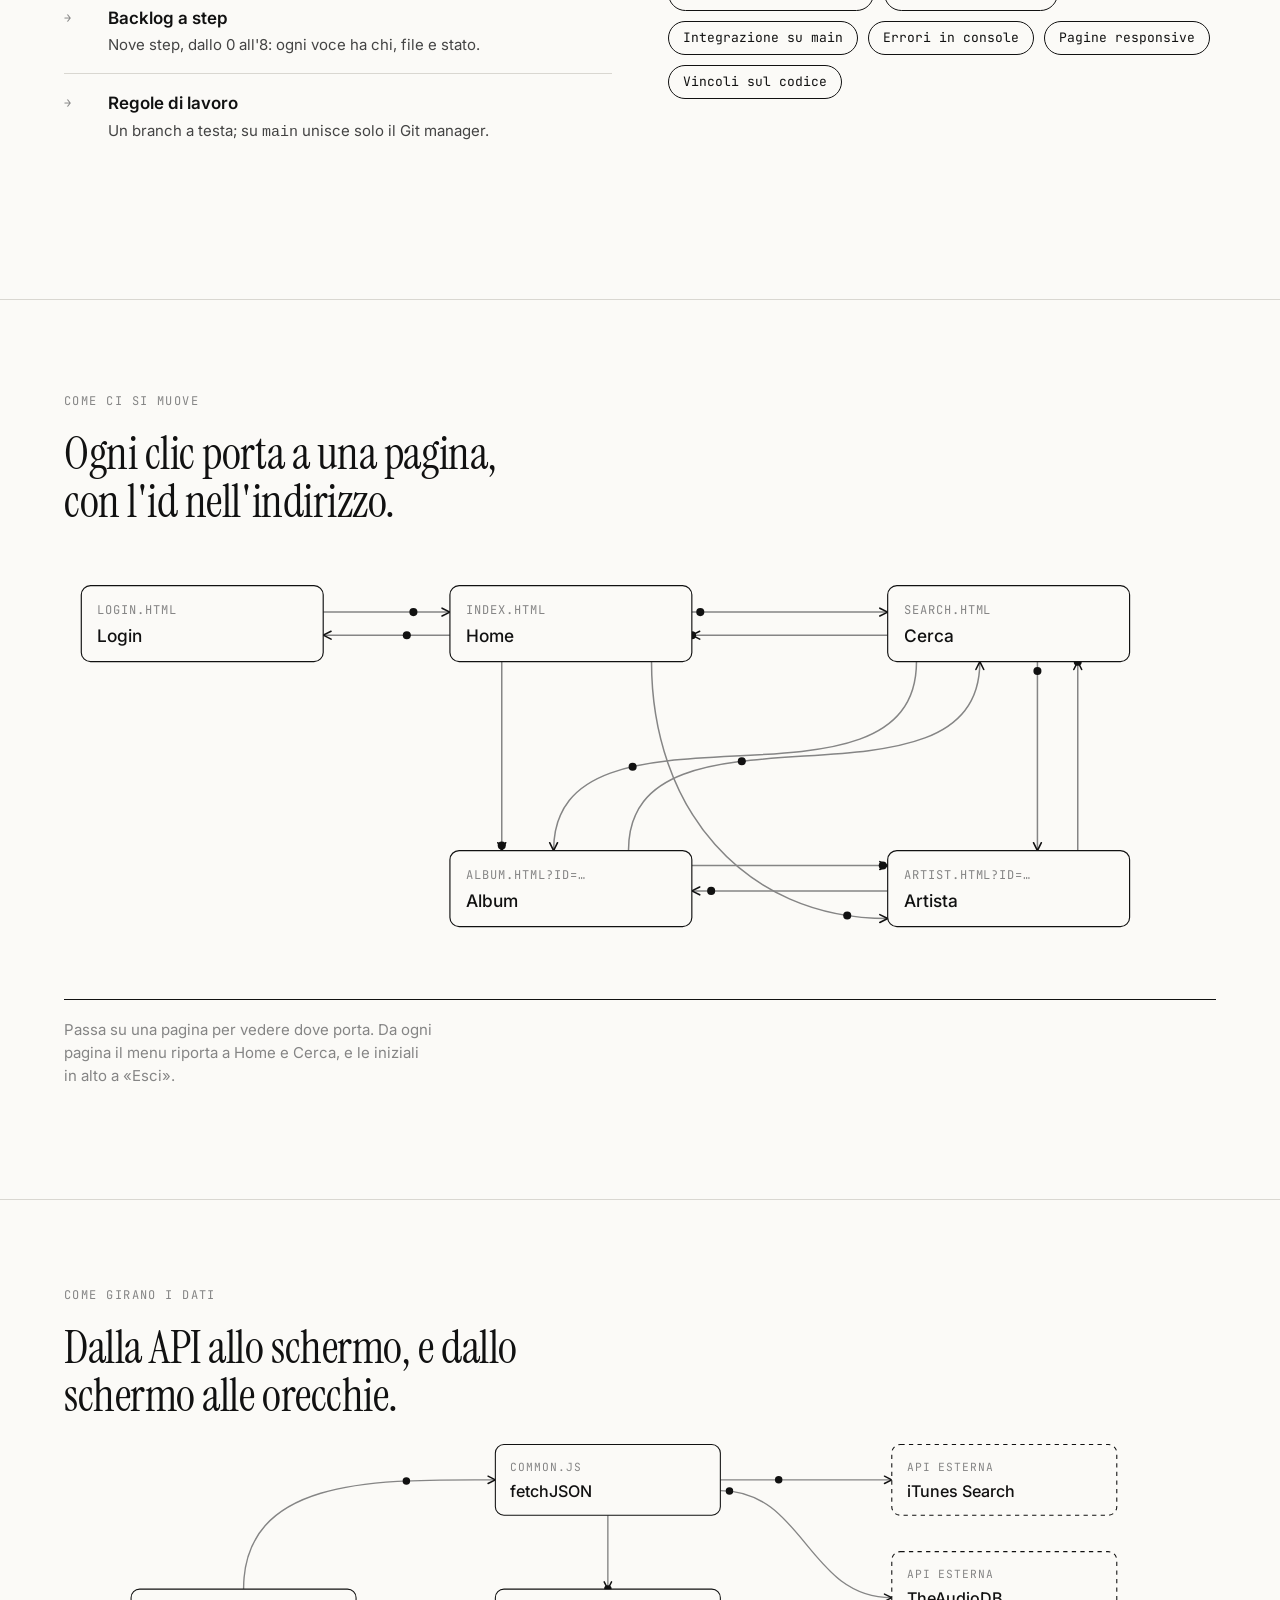
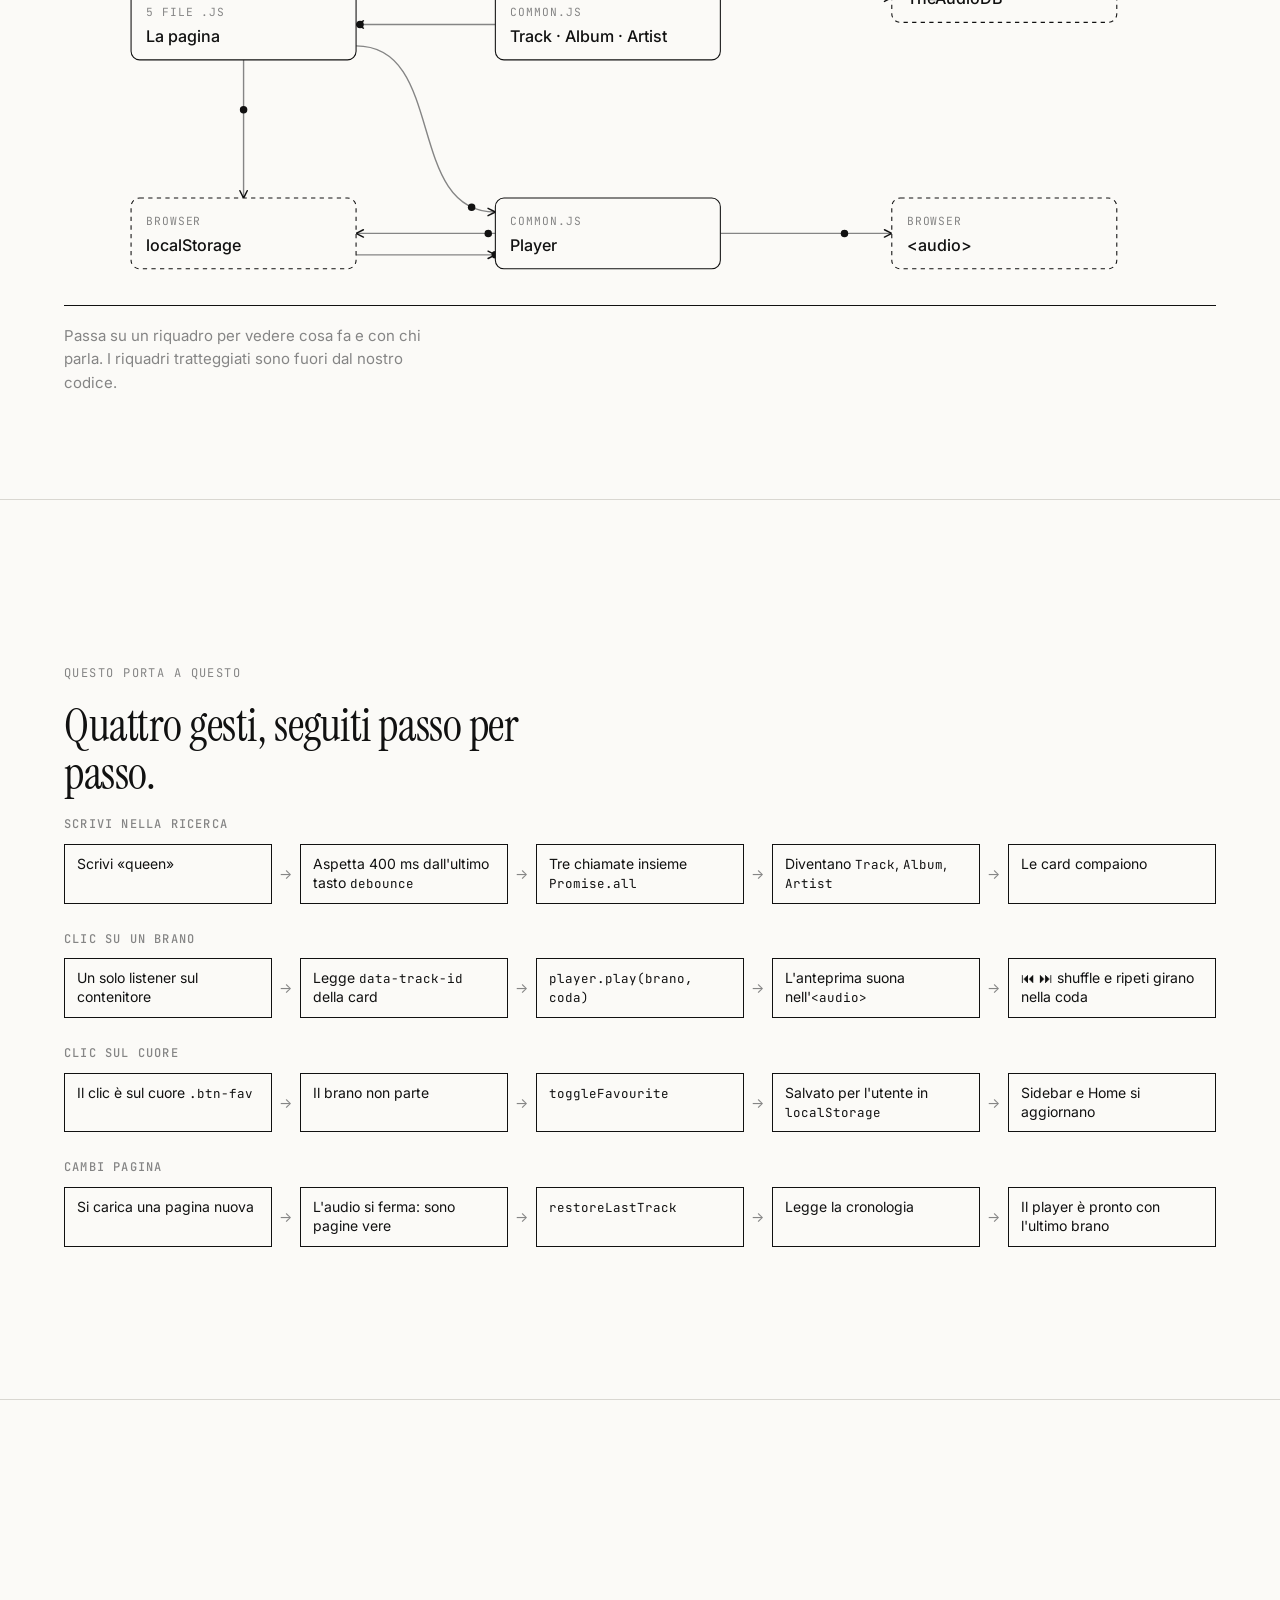
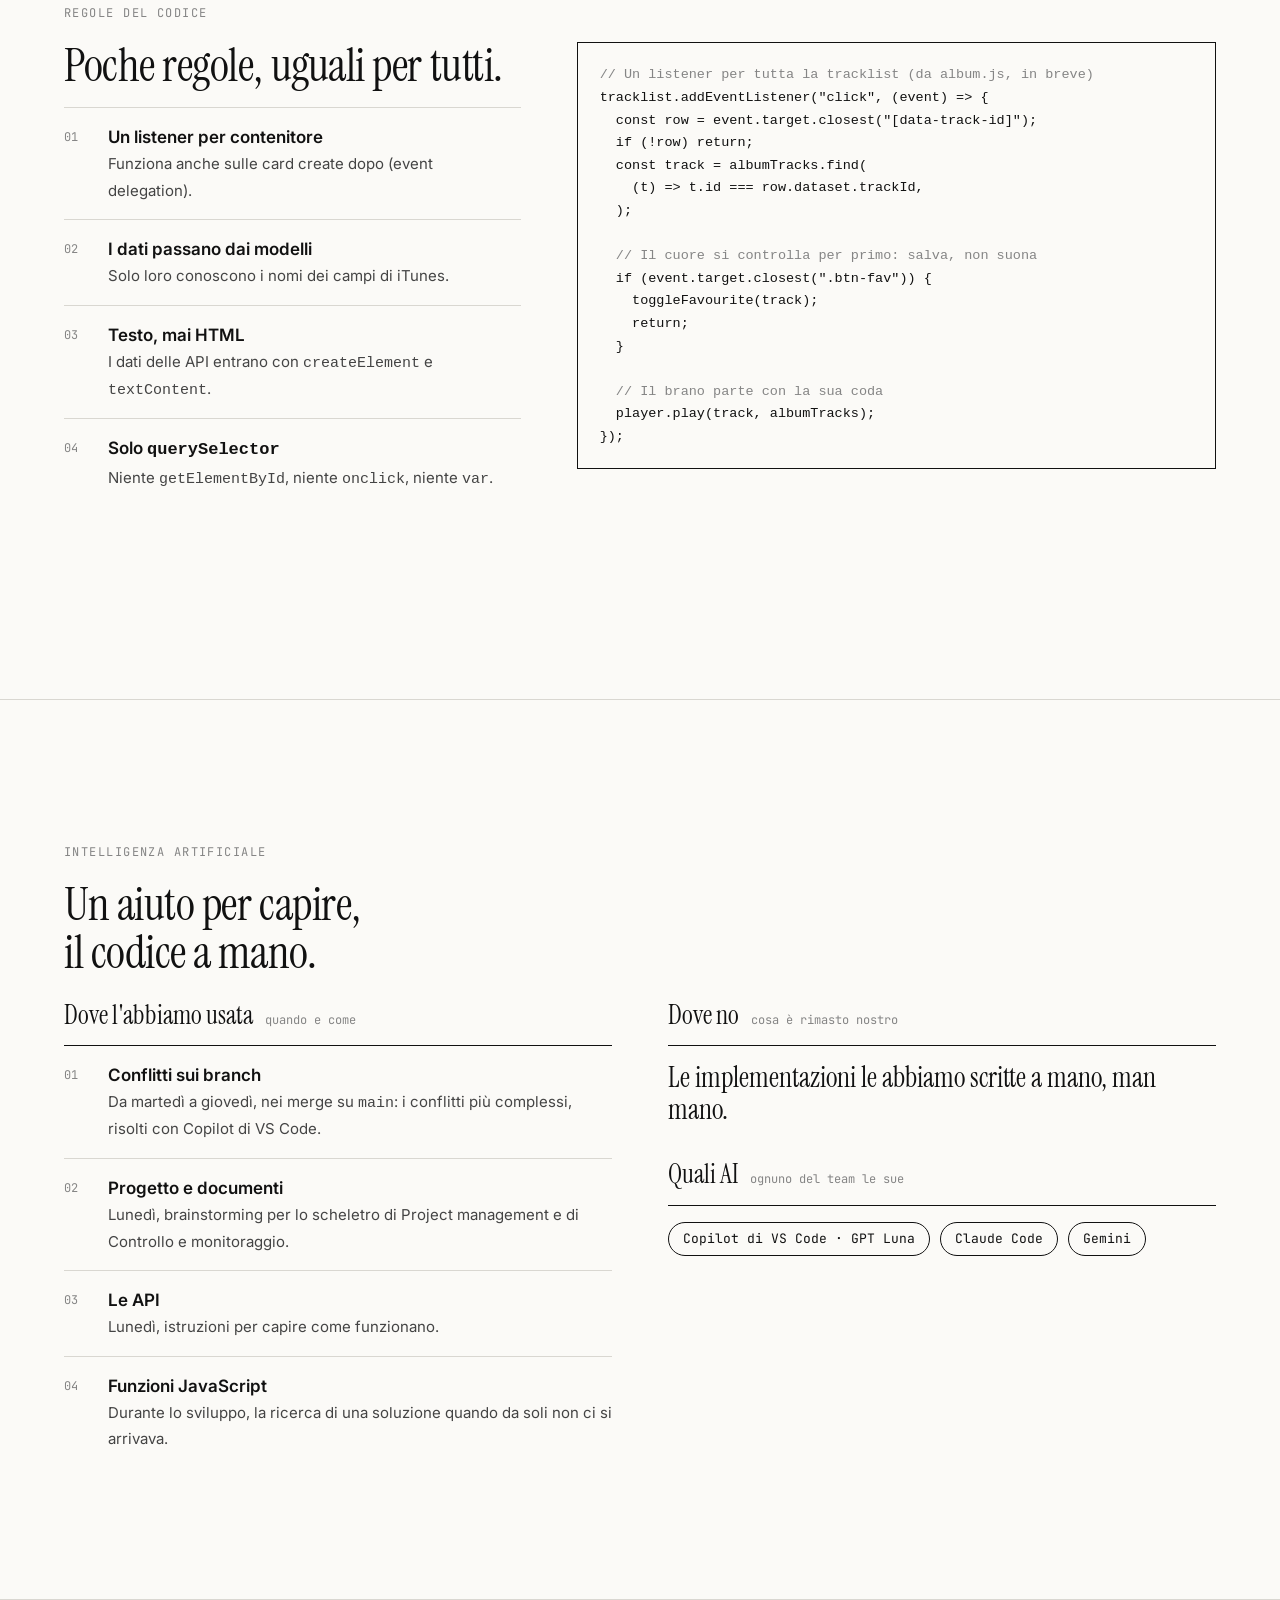
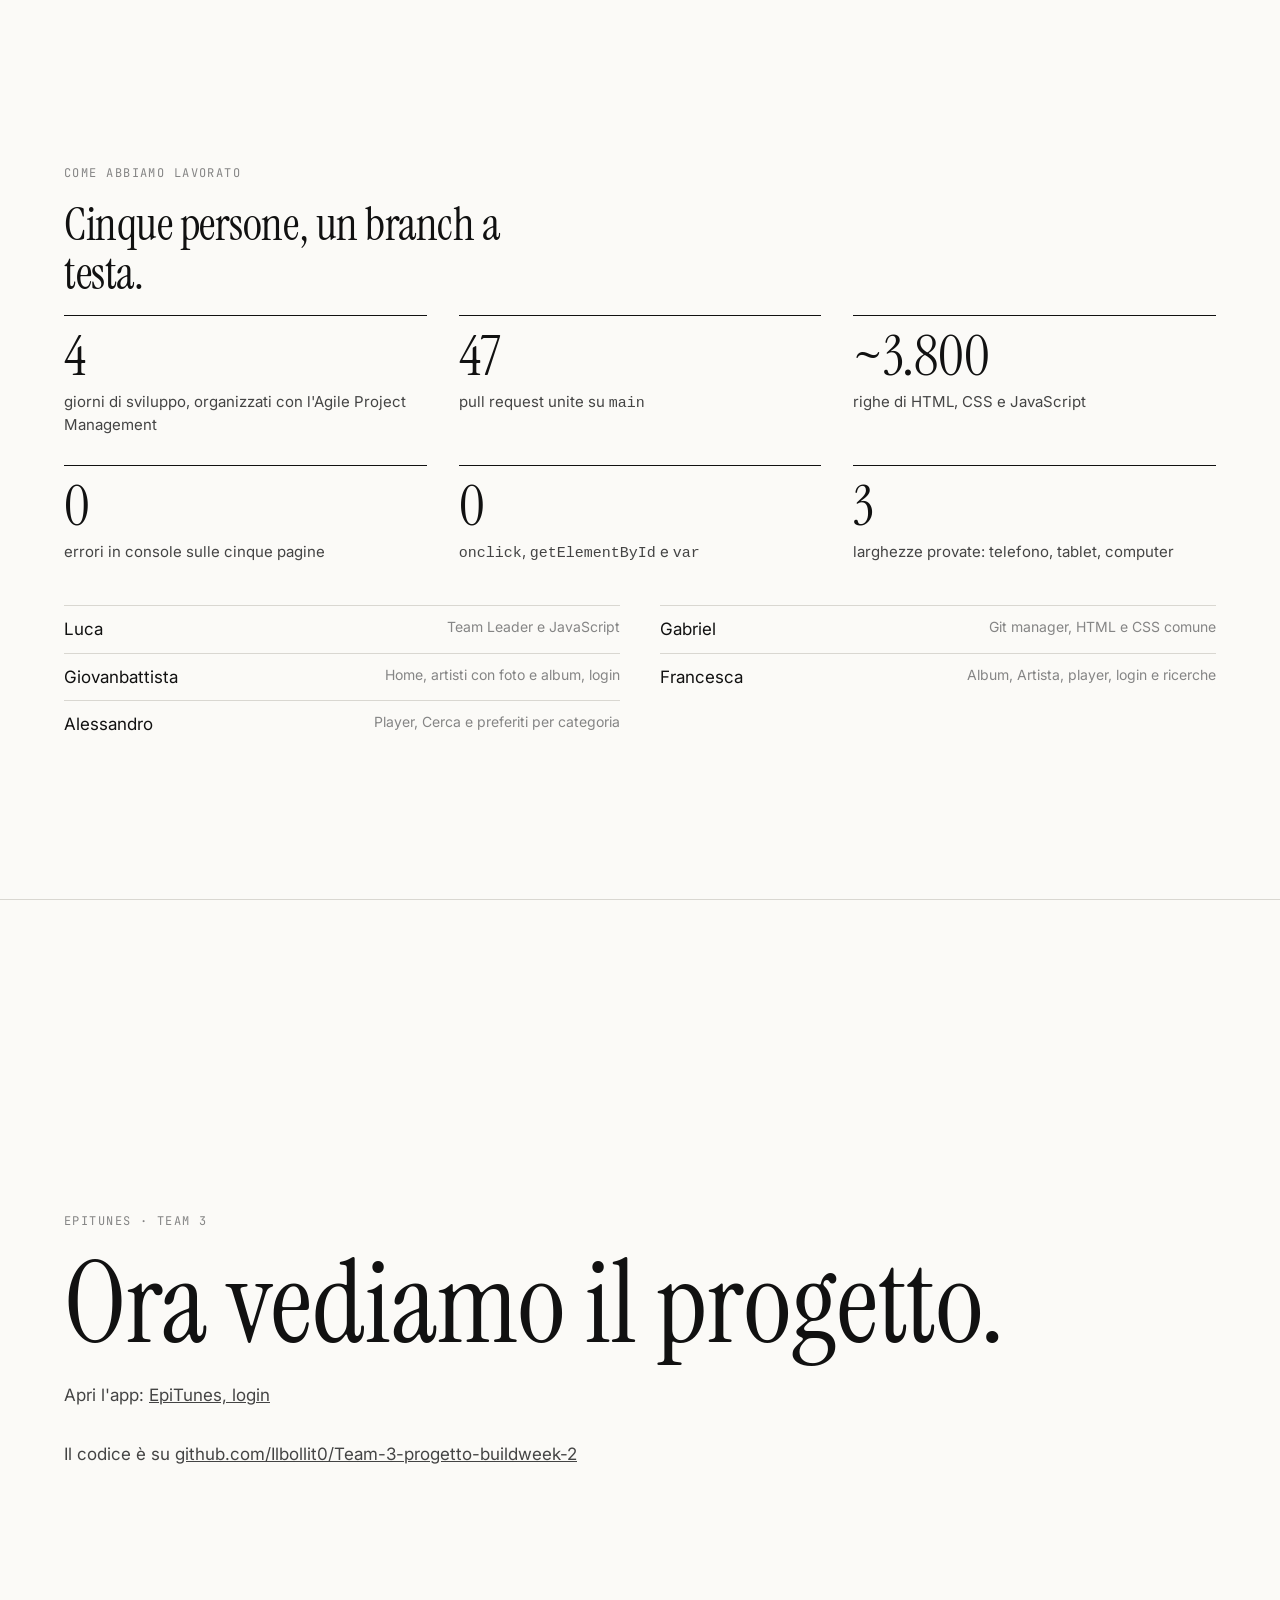
==== commit d2de870a: "Update index.html" ====
--- a/docs/presentazione/index.html
+++ b/docs/presentazione/index.html
@@ -1706,6 +1706,11 @@
         <div class="contenuto">
           <span class="etichetta rivela">EpiTunes · Team 3</span>
           <p class="grazie rivela">Ora vediamo il progetto.</p>
+          <!-- Gabriel: link all'app; con Live Server apre http://127.0.0.1:5500/login.html -->
+          <p class="lead rivela">
+            Apri l'app:
+            <a href="../../login.html" target="_blank">EpiTunes, login</a>
+          </p>
           <p class="lead rivela">
             Il codice è su
             <a href="https://github.com/Ilbollit0/Team-3-progetto-buildweek-2"
